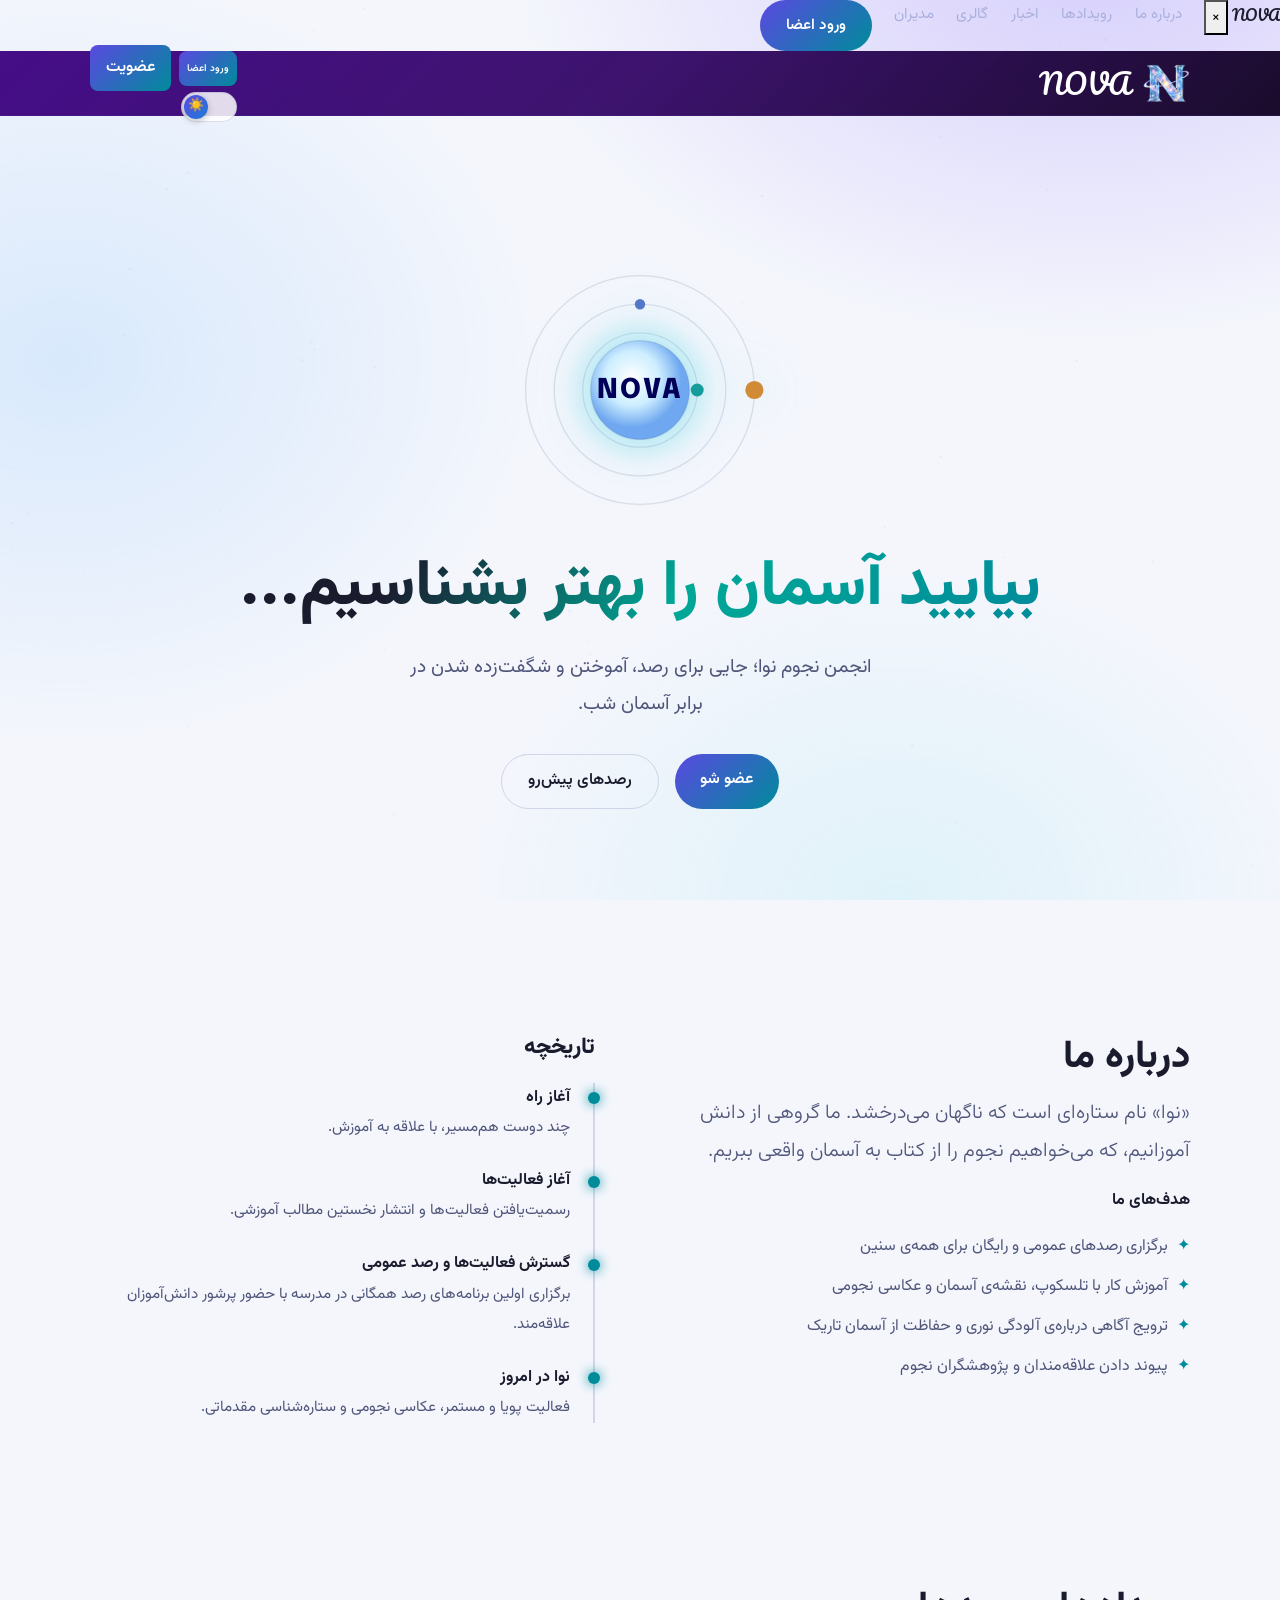
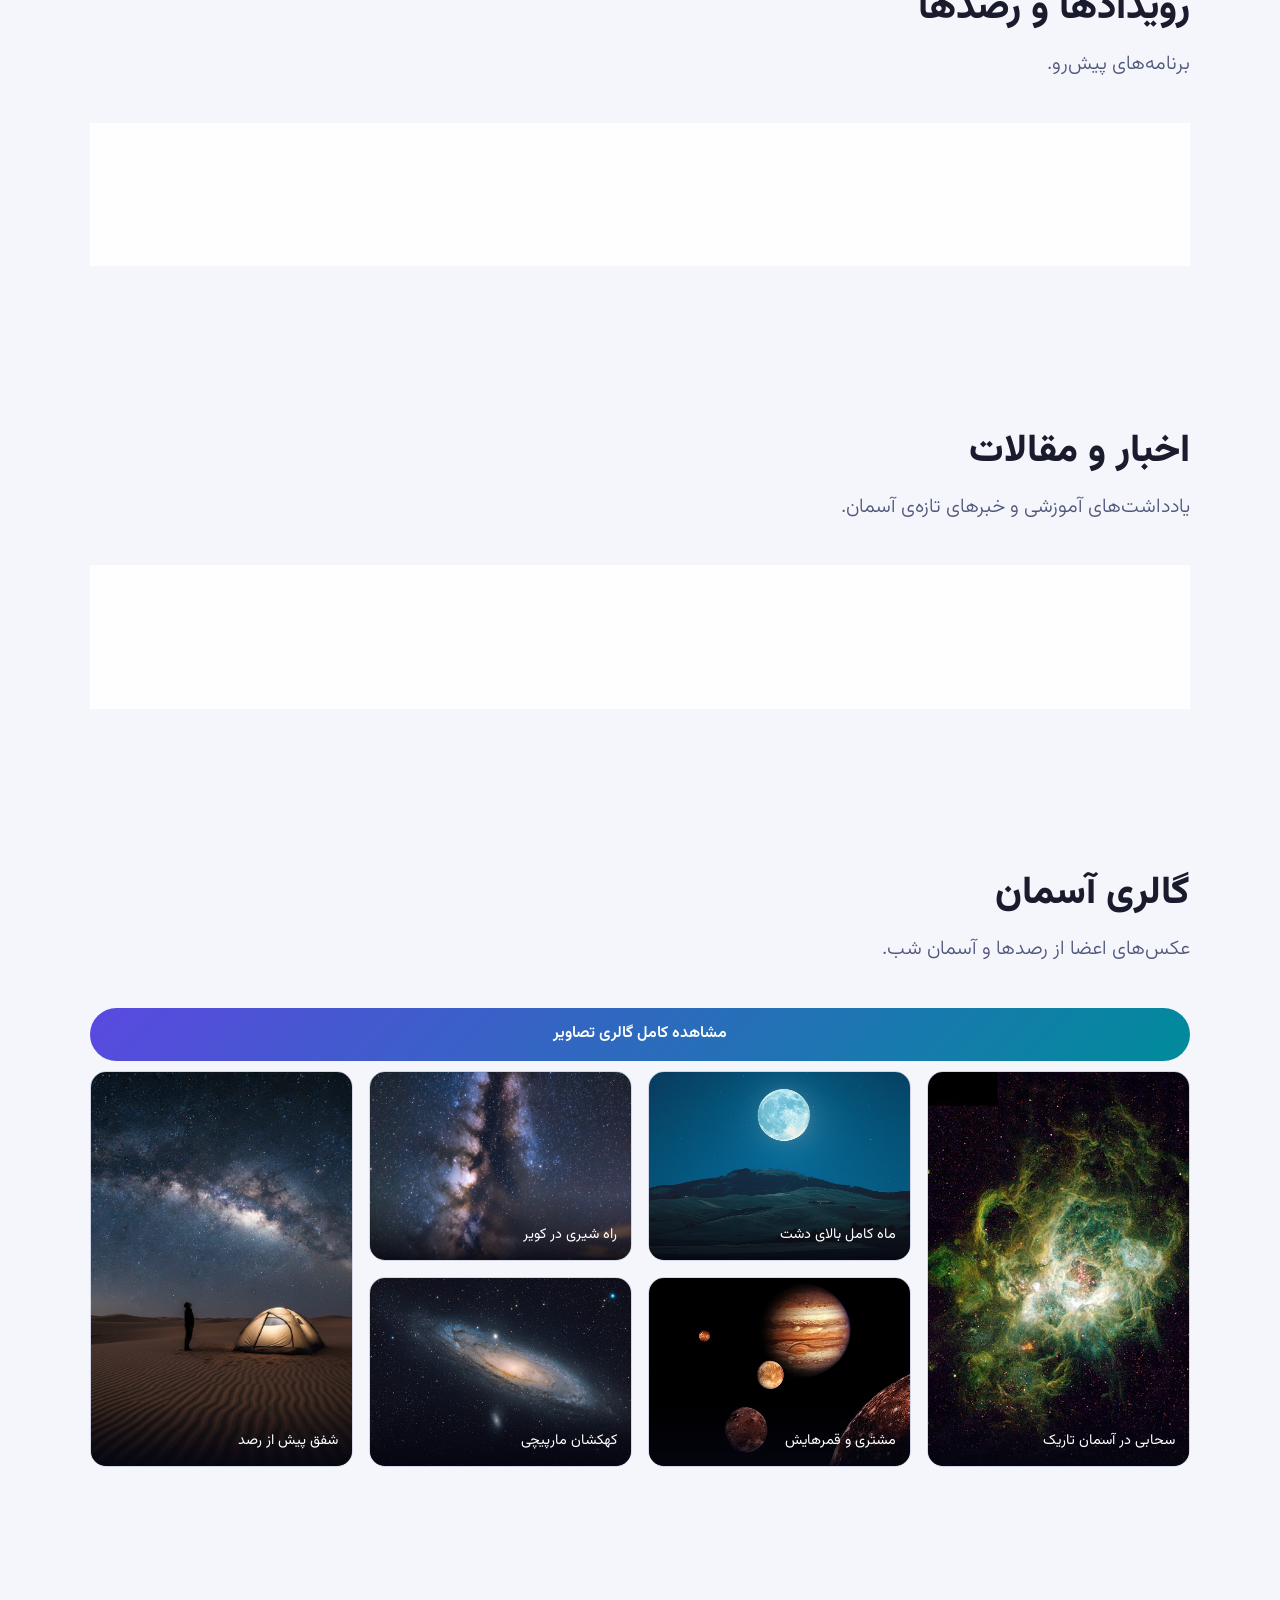
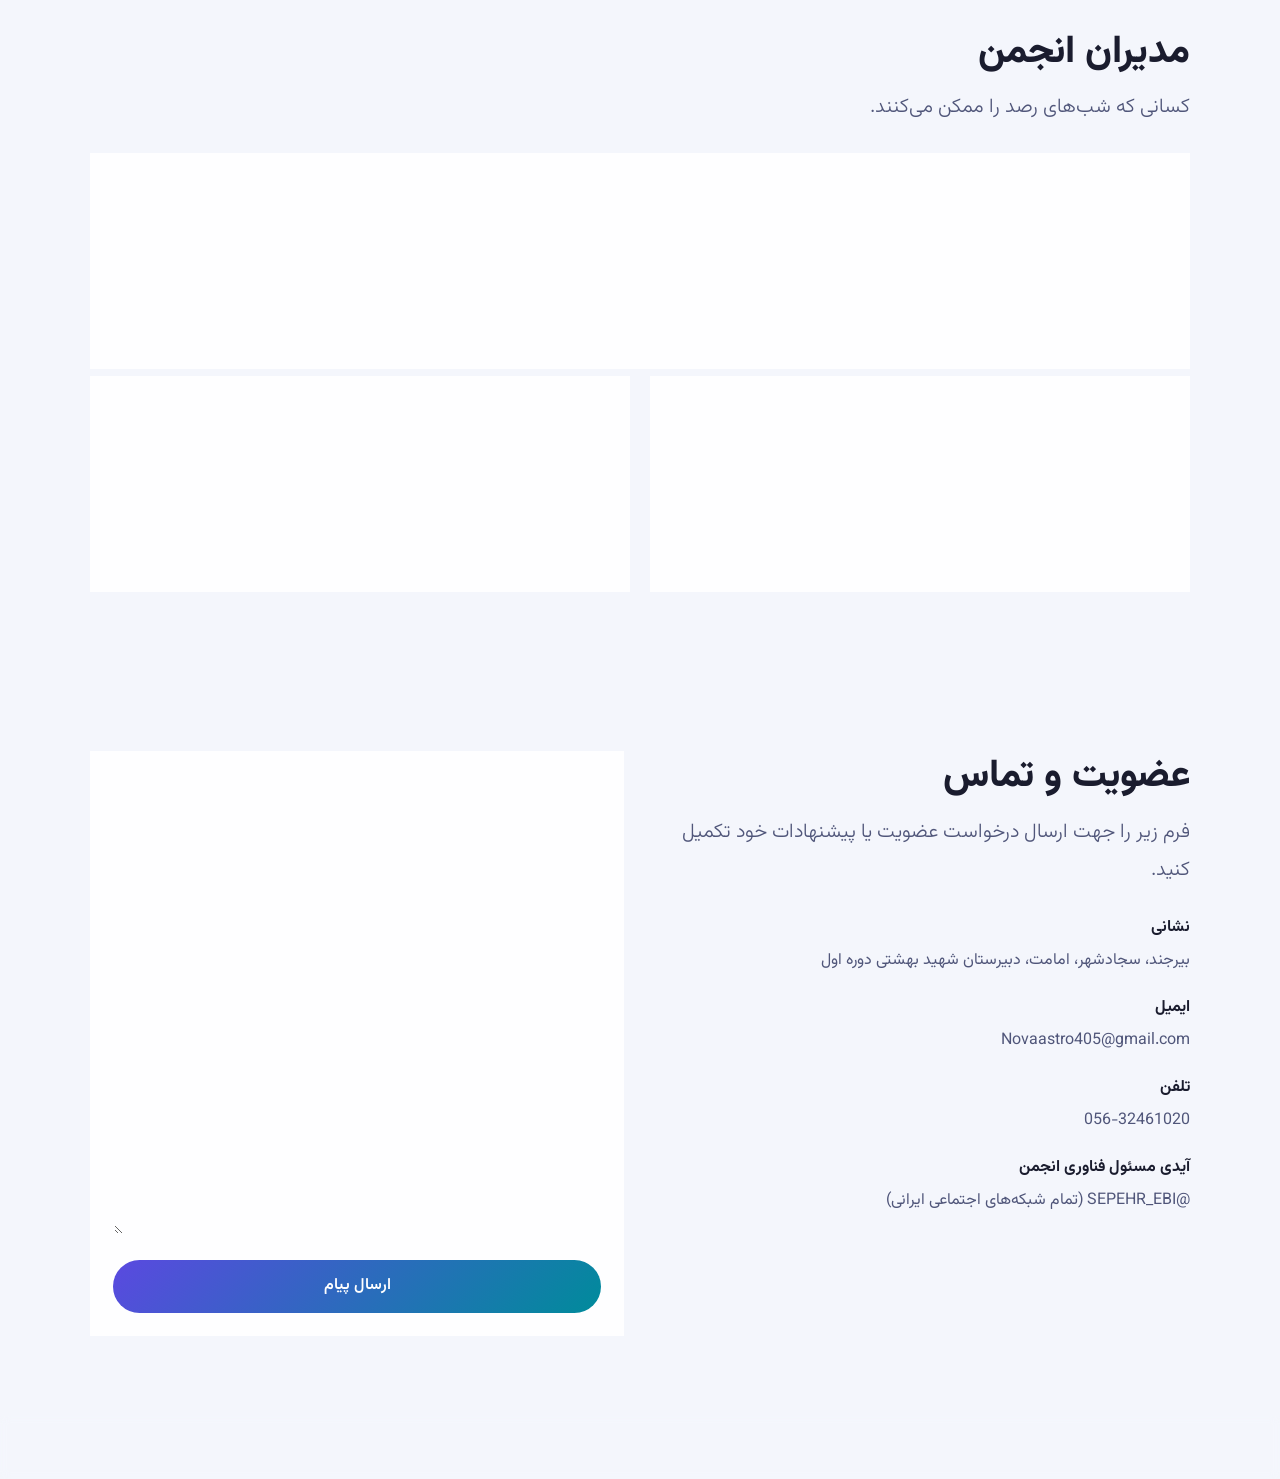
==== index.html @ 3389a57e "Update index.html" ====
<!DOCTYPE html>
<html lang="fa" dir="rtl">

<head>
    <meta charset="utf-8">
    <meta name="viewport" content="width=device-width, initial-scale=1, viewport-fit=cover">
    <title>انجمن نجوم نوا</title>
    <link rel="stylesheet" href="assets/BootStrap/css/bootstrap.min.css">
    <link rel="stylesheet" href="assets/fonts/fonts.css">
    <link rel="stylesheet" href="assets/css/style.css">
    <link rel="apple-touch-icon" sizes="180x180" href="assets/favicon/apple-touch-icon.png">
    <link rel="icon" type="image/png" sizes="32x32" href="assets/favicon/favicon-32x32.png">
    <link rel="icon" type="image/png" sizes="16x16" href="assets/favicon/favicon-16x16.png">
    <link rel="manifest" href="assets/favicon/site.webmanifest">
</head>

<body>
    <!-- ۴. لایه تیره تاریک‌کننده کل صفحه -->
    <div class="nav-overlay" id="navOverlay"></div>

    <!-- ۳. منوی کشویی Off-Canvas -->
    <nav id="nav">
        <div class="nav-header-mobile">
            <span class="nav-title-mobile Pacifico-font">NOVA</span>
            <button class="nav-close-btn" id="navCloseBtn" aria-label="بستن منو">&times;</button>
        </div>
        <a href="#about">درباره ما</a>
        <a href="#events">رویدادها</a>
        <a href="#news">اخبار</a>
        <a href="#gallery">گالری</a>
        <a href="#team">مدیران</a>
        <div class="nav-mobile-logins">
            <a href="login/login2.html" class="btn btn-login-mobile">ورود اعضا</a>
        </div>
    </nav>

    <canvas id="sky" aria-hidden="true"></canvas>

    <header>
        <div class="wrap bar">
            <!-- ۱. دکمه منوی همبرگری سمت راست لوگو -->
            <button class="menu" aria-expanded="false" aria-controls="nav" aria-label="باز کردن منو">
                <svg xmlns="http://www.w3.org/2000/svg" width="24" height="24" viewBox="0 0 24 24" fill="#ffffff">
                    <path d="M2 6C2 5.44772 2.44772 5 3 5H21C21.5523 5 22 5.44772 22 6C22 6.55228 21.5523 7 21 7H3C2.44772 7 2 6.55228 2 6Z" fill="#fff" />
                    <path d="M2 12.0322C2 11.4799 2.44772 11.0322 3 11.0322H21C21.5523 11.0322 22 11.4799 22 12.0322C22 12.5845 21.5523 13.0322 21 13.0322H3C2.44772 13.0322 2 12.5845 2 12.0322Z" fill="#fff" />
                    <path d="M3 17.0645C2.44772 17.0645 2 17.5122 2 18.0645C2 18.6167 2.44772 19.0645 3 19.0645H21C21.5523 19.0645 22 18.6167 22 18.0645C22 17.5122 21.5523 17.0645 21 17.0645H3Z" fill="#fff" />
                </svg>
            </button>

            <!-- ۲. لوگوی انجمن -->
            <a class="brand" href="#top" aria-label="انجمن نجوم نوا">
                <img src="assets/icons/nova-light.png" alt="logo" class="nova-logo light">
                <img src="assets/icons/nova-light.png" alt="logo" class="nova-logo dark">
                <h3 class="Pacifico-font typographi">NOVA</h3>
            </a>

            <!-- ۵. دکمه‌های ورود و تغییر تم سمت چپ -->
            <div class="header-left-actions">
                <div class="logins">
                    <a href="login/login2.html" class="btn p-2 login-desktop-btn" style="font-size: 10px;">ورود اعضا</a>
                    <a class="btn" href="#join">عضویت</a>
                </div>

                <button class="theme-switch" id="themeToggleBtn" aria-label="تغییر تم">
                    <span class="theme-switch-track">
                        <span class="theme-switch-thumb">
                            <span id="themeIcon">🌙</span>
                        </span>
                    </span>
                </button>
            </div>
        </div>
    </header>


    <main id="top">
        <section class="hero">
            <div class="wrap">
                <svg class="nova" viewBox="0 0 200 200" role="img"
                    aria-label="ستاره‌ی نوا در مرکز، با سیاره‌هایی در حال گردش به دورش">
                    <defs>
                        <radialGradient id="glow">
                            <stop offset="0" stop-color="#eafcff" stop-opacity=".9" />
                            <stop offset=".5" stop-color="#4fd8e8" stop-opacity=".3" />
                            <stop offset="1" stop-color="#4fd8e8" stop-opacity="0" />
                        </radialGradient>
                        <radialGradient id="sf" cx="42%" cy="38%">
                            <stop offset="0" stop-color="#fff" />
                            <stop offset=".55" stop-color="#cdeeff" />
                            <stop offset="1" stop-color="#6fa8f0" />
                        </radialGradient>
                        <linearGradient id="ringgrad" x1="0" x2="1">
                            <stop offset="0" stop-color="#8b7bff" stop-opacity="0" />
                            <stop offset=".5" stop-color="#eafcff" stop-opacity=".95" />
                            <stop offset="1" stop-color="#8b7bff" stop-opacity="0" />
                        </linearGradient>
                    </defs>
                    <circle cx="100" cy="100" r="44" fill="none" stroke="rgba(180,205,255,.16)" stroke-width="1" />
                    <circle cx="100" cy="100" r="66" fill="none" stroke="rgba(180,205,255,.14)" stroke-width="1" />
                    <circle cx="100" cy="100" r="88" fill="none" stroke="rgba(180,205,255,.1)" stroke-width="1" />
                    <circle class="halo" cx="100" cy="100" r="58" fill="url(#glow)" />
                    <circle cx="100" cy="100" r="38" fill="url(#sf)" />
                    <text x="100" y="106" text-anchor="middle" class="nova-word">NOVA</text>
                    <g class="p1">
                        <circle cx="144" cy="100" r="5" fill="#8fefe0" />
                    </g>
                    <g class="p2">
                        <circle cx="100" cy="34" r="4" fill="#a9c9ff" />
                    </g>
                    <g class="p3">
                        <g transform="translate(188,100)">
                            <circle r="7" fill="#ffd8a6" />
                        </g>
                    </g>
                </svg>
                <h1>بیایید آسمان را بهتر بشناسیم...</h1>
                <p>انجمن نجوم نوا؛ جایی برای رصد، آموختن و شگفت‌زده شدن در برابر آسمان شب.</p>
                <div class="cta"><a class="btn" href="#join">عضو شو</a><a class="btn ghost" href="#events">رصدهای
                        پیش‌رو</a>
                </div>
            </div>
        </section>

        <section id="about">
            <div class="wrap about rv">
                <div>
                    <h2>درباره ما</h2>
                    <p class="lead" style="margin-bottom:1rem">«نوا» نام ستاره‌ای است که ناگهان می‌درخشد. ما گروهی از
                        دانش آموزانیم،
                        که می‌خواهیم نجوم را از کتاب به آسمان واقعی ببریم.</p>
                    <b>هدف‌های ما</b>
                    <ul class="goals">
                        <li>برگزاری رصدهای عمومی و رایگان برای همه‌ی سنین</li>
                        <li>آموزش کار با تلسکوپ، نقشه‌ی آسمان و عکاسی نجومی</li>
                        <li>ترویج آگاهی درباره‌ی آلودگی نوری و حفاظت از آسمان تاریک</li>
                        <li>پیوند دادن علاقه‌مندان و پژوهشگران نجوم</li>
                    </ul>
                </div>
                <div>
                    <h2 style="font-size:1.4rem;margin-bottom:1.2rem">تاریخچه</h2>
                    <div class="tl">
                        <div>
                            <b>آغاز راه</b>
                            <span>چند دوست هم‌مسیر، با علاقه به آموزش.</span>
                        </div>

                        <div>
                            <b>آغاز فعالیت‌ها</b>
                            <span>رسمیت‌یافتن فعالیت‌ها و انتشار نخستین مطالب آموزشی.</span>
                        </div>

                        <div>
                            <b>گسترش فعالیت‌ها و رصد عمومی</b>
                            <span>برگزاری اولین برنامه‌های رصد همگانی در مدرسه با حضور پرشور دانش‌آموزان
                                علاقه‌مند.</span>
                        </div>

                        <div>
                            <b>نوا در امروز</b>
                            <span>فعالیت پویا و مستمر، عکاسی نجومی و ستاره‌شناسی مقدماتی.</span>
                        </div>
                    </div>
                </div>
            </div>
        </section>

        <section id="events">
            <div class="wrap">
                <div class="rv">
                    <h2>رویدادها و رصدها</h2>
                    <p class="lead">برنامه‌های پیش‌رو.</p>
                </div>
                <div class="card not-broadcasted">
                    <h4>هنوز رویدادی نداریم اما میتونی با همکاریت سرعت برگزاری رو بیشتر کنی</h4>
                    <a href="#join" class="btn">میخوام عضو بشم</a>
                </div>
            </div>
        </section>

        <section id="news">
            <div class="wrap">
                <div class="rv">
                    <h2>اخبار و مقالات</h2>
                    <p class="lead">یادداشت‌های آموزشی و خبرهای تازه‌ی آسمان.</p>
                </div>
                <div class="card not-broadcasted">
                    <h4>هنوز چیزی منتشر نکردیم اما میتونی با همکاریت سرعت انتشار رو بیشتر کنی</h4>
                    <a href="#join" class="btn">میخوام عضو بشم</a>
                </div>
                <!-- <div class="grid g3 rv">
                    <article class="card"><span class="tag">مقاله</span>
                        <h3>چگونه اولین تلسکوپ‌تان را انتخاب کنید</h3>
                        <p>دیافراگم، فاصله‌ی کانونی و پایه؛ سه چیزی که پیش از خرید باید بدانید.</p>
                        <a href="articles/article-detail.html" class="btn event-btn">دیدن جزییات</a>
                    </article>
                    <article class="card"><span class="tag w">خبر</span>
                        <h3>گرفتگی ماه در راه است</h3>
                        <p>زمان و مناطق دید گرفتگی و توصیه‌هایی برای رصد ایمن و لذت‌بخش.</p>
                    </article>
                    <article class="card"><span class="tag t">آموزش</span>
                        <h3>آشنایی با صورت‌های فلکی پاییز</h3>
                        <p>با چند ستاره‌ی درخشان، نقشه‌ی آسمان پاییز را در ذهن بسازید.</p>
                    </article>
                </div> -->
            </div>
        </section>

        <section id="gallery">
            <div class="wrap">
                <div class="rv">
                    <h2>گالری آسمان</h2>
                    <p class="lead">عکس‌های اعضا از رصدها و آسمان شب.</p>
                </div>
                <a href="gallery/gallery.html" class="btn btn-gallery">مشاهده کامل گالری تصاویر</a>
                <div class="gal rv">
                    <figure><img src="assets/img/7.jpg" alt="">
                        <figcaption>سحابی در آسمان تاریک</figcaption>
                    </figure>
                    <figure><img src="assets/img/9.jpg" alt="">
                        <figcaption>ماه کامل بالای دشت</figcaption>
                    </figure>
                    <figure><img src="assets/img/8.png" alt="">
                        <figcaption>راه شیری در کویر</figcaption>
                    </figure>
                    <figure><img src="assets/img/2.jpg" alt="">
                        <figcaption>شفق پیش از رصد</figcaption>
                    </figure>
                    <figure><img src="assets/img/4.jpg" alt="">
                        <figcaption>مشتری و قمرهایش</figcaption>
                    </figure>
                    <figure><img src="assets/img/3.jpg" alt="">
                        <figcaption>کهکشان مارپیچی</figcaption>
                    </figure>
                </div>
            </div>
        </section>

        <section id="team">
            <div class="wrap">
                <div class="rv">
                    <h2>مدیران انجمن</h2>
                    <p class="lead">کسانی که شب‌های رصد را ممکن می‌کنند.</p>
                </div>
                <div class="team grid g3">
                    <div class="card mem shayan-card">
                        <div class="av shayan"></div>
                        <h3>شایان توکلی دستجرد</h3><small>مدیر انجمن</small>
                    </div>
                    <div class="team-member">
                        <div class="card mem">
                            <div class="av sepehr"></div>
                            <h3>سپهر ابراهیمی</h3><small>مسئول فناوری</small>
                        </div>
                        <div class="card mem card-mem-last">
                            <div class="av meraj"></div>
                            <h3>معراج عیدی درمیان</h3><small>مسئول محتوا</small>
                        </div>
                    </div>
                </div>
            </div>
        </section>

        <!-- <section id="additional-members">
            <div class="wrap">
                <div class="rv">
                    <h2>سایر همکاران و اعضا</h2>
                    <p class="lead">تیم اجرایی و پشتیبانی انجمن.</p>
                </div> -->

        <!-- کانتینر خودکار برای کارت‌های جدید (کامنت هستش)-->
        <!-- <div class="auto-grid rv">
                    <div class="card mem">
                        <div class="av">ع</div>
                        <h3>علی رضایی</h3>
                        <small>مسئول روابط عمومی</small>
                    </div>
                    <div class="card mem">
                        <div class="av">م</div>
                        <h3>مریم حسینی</h3>
                        <small>عکاس نجومی</small>
                    </div>
                    <div class="card mem">
                        <div class="av">رض</div>
                        <h3>رضا احمدی</h3>
                        <small>مترجم اخبار</small>
                    </div>
                    <div class="card mem">
                        <div class="av">س</div>
                        <h3>سارا کریمی</h3>
                        <small>پشتیبانی سایت</small>
                    </div>
                    <div class="card mem">
                        <div class="av">ح</div>
                        <h3>حسین نوری</h3>
                        <small>هماهنگ‌کننده رصد</small>
                    </div>
                </div>
            </div>
        </section> -->

        <section id="join">
            <div class="wrap join rv">
                <div>
                    <h2>عضویت و تماس</h2>
                    <p class="lead" style="margin-bottom:1.5rem">فرم زیر را جهت ارسال درخواست عضویت یا پیشنهادات خود
                        تکمیل کنید.
                    </p>
                    <div class="info">
                        <b>نشانی</b>
                        <p>بیرجند، سجادشهر، امامت، دبیرستان شهید بهشتی دوره اول</p>
                        <b>ایمیل</b>
                        <p dir="ltr" style="text-align:right">Novaastro405@gmail.com</p>
                        <b style="display: block;">تلفن</b>
                        <a dir="ltr" style="text-align:right; display: inline-block"
                            href="tel:056-32461020">056-32461020</a>
                        <b>آیدی مسئول فناوری انجمن</b>
                        <a href="https://shad.ir/sepehr_ebi">@SEPEHR_EBI (تمام شبکه‌های اجتماعی ایرانی)</a>
                    </div>
                </div>
                <form class="card" id="f" novalidate>
                    <!-- کلید اختصاصی Web3Forms -->
                    <input type="hidden" name="access_key" value="b88779ab-ad0a-4b3c-b611-3042033b6495">

                    <!-- عنوان ایمیل دریافتی شما -->
                    <input type="hidden" name="subject" value="درخواست جدید از سایت انجمن نجوم نوا">

                    <label>نام و نام خانوادگی <span style="color:#4fd8e8">*</span>
                        <input name="n" required autocomplete="name" placeholder="مثال: علی محمدی">
                    </label>

                    <label>شماره کلاس <span style="color:#4fd8e8">*</span>
                        <input name="c" required placeholder="مثال: ۸۰۲ یا ۱۰/۳">
                    </label>

                    <label>آیدی شاد یا ایتا <span style="color:#4fd8e8">*</span>
                        <input name="id" dir="ltr" style="text-align:right" required placeholder="مثال: @username">
                    </label>

                    <label>درخواست یا پیشنهاد (در صورتی که درخواست عضویت دارید، خالی بگذارید)
                        <textarea name="m" rows="4" placeholder="متن پیام خود را بنویسید..."></textarea>
                    </label>

                    <button class="btn" type="submit" id="submit-btn">ارسال پیام</button>
                    <div class="ok" id="ok" role="status"></div>
                </form>
            </div>
        </section>
    </main>

    <footer>
        <div class="wrap foot">
            <div class="text">© انجمن نجوم نوا · همه‌ی حقوق محفوظ است.</div>
            <div class="soc">
                <a href="https://shad.ir/novaastro405"><svg xmlns="http://www.w3.org/2000/svg"
                        viewBox="0 0 362.8 357.9">
                        <defs>
                            <style>
                                .cls-1 {
                                    fill: #fcc110;
                                }

                                .cls-2 {
                                    fill: currentColor;
                                }
                            </style>
                        </defs>
                        <g id="Layer_2" data-name="Layer 2">
                            <g id="logo">
                                <g id="shad_logo_farsgraphic" data-name="shad logo farsgraphic">
                                    <path class="cls-1"
                                        d="M.1,234.5V187.6c0-.5-.4-1.2.4-1.5s1.1.4,1.5.8l16.8,16.9,38.2,38,27.9,28c2.6,2.7,2.6,2.7,5.3,0l26.7-26.5L145,215.2l31.6-31.3c1.4-2.3,2.7-1.6,4.1-.2l42.1,42.5c10,10.1,19.9,20.1,29.7,30.3,5,5.2,10.4,9.9,15.2,15.4,1.4,1.6,2.7,1.3,4-.1l12.7-12.6,13.7-13.9c7.6-7.7,15.1-15.4,22.7-23l27.1-27c4.1-4,8.2-8,12.2-12.1.5-.4.9-1,1.5-.6a1.8,1.8,0,0,1,1.1,1.3v2.3q0,45.3.1,90.8a4.6,4.6,0,0,1-1.6,3.6q-16.5,16.3-32.7,32.8l-29.7,30c-5.5,5.5-11.1,10.9-19,13.1a36,36,0,0,1-19.8.1c-7.3-1.9-12.7-6.5-17.8-11.7-9.8-10.1-19.8-20.1-29.7-30.1l-31.9-32.3c-2.1-2.1-2.4-2.2-4.4-.2l-43.9,43.9c-6.9,6.9-13.7,14-20.9,20.7-9.4,8.6-20.3,11.4-32.8,8.2-6.9-1.8-12.3-5.5-17.1-10.5s-10.8-10.8-16.2-16.1L25.7,308.7c-5.4-5.3-10.9-10.6-16.2-16.1-2.9-3-6.2-5.5-8.7-8.8a4.6,4.6,0,0,1-.8-2.5V234.5Z" />
                                    <path class="cls-2"
                                        d="M222,154.8a52.4,52.4,0,1,1,104.8.5c0,28.6-23.8,52.1-52.5,52A52.4,52.4,0,0,1,222,154.8Z" />
                                    <path class="cls-2"
                                        d="M229.4,52.5c.3,28-23.2,52.1-51,52.4-29.7.3-53.7-22.7-53.9-51.7S147.3.3,176.9,0A52.4,52.4,0,0,1,229.4,52.5Z" />
                                    <path class="cls-2"
                                        d="M124.6,189.6c-42.9,35.6-92.6,5.1-92.7-36.1,0-29.5,23.2-53.1,52.4-53.1C125.1,100.5,154.5,146,124.6,189.6Z" />
                                </g>
                            </g>
                        </g>
                    </svg></a><a href="https://rubika.ir/novaastro405"><svg xmlns="http://www.w3.org/2000/svg"
                        id="Layer_1" data-name="Layer 1" viewBox="0 0 495.37 543.04">
                        <path
                            d="M246.07,0h1.76c.48,42.73-.25,128.44-.25,128.44-40.86-22.92-82-45.3-122.84-68.29q40.13-22.81,80.32-45.51c12.69-7.16,26.33-13.31,41-14.64Z"
                            fill="#b8ce01" />
                        <path
                            d="M247.73,0h3C266.62,1.43,281,9,294.67,16.68Q332.91,38.25,371.05,60c-41,22.73-82.45,45.82-123.51,68.48-.35-42.73.63-85.77.15-128.5Z"
                            fill="#7db425" />
                        <path
                            d="M124.77,60.11,247.61,128.4,123.92,200.66s-.06-45.85.08-68.71C123.89,108.21,124.77,60.11,124.77,60.11Z"
                            fill="#f6a925" />
                        <path
                            d="M371.19,60l.35.19c-.1,42.59,0,85.18,0,127.77-.07,4.17-.11,12.77-.11,12.77L247.62,128.45S330.2,82.76,371.23,60Z"
                            fill="#35ac9d" />
                        <path
                            d="M371.44,60.21c27.28,15.51,54.37,31.36,81.47,47.17,13.11,7.36,27,15.52,34.16,29.39-38.38,21.25-115.68,64-115.68,64s-.06-8.61,0-12.78q0-63.89,0-127.77Z"
                            fill="#59d6bd" />
                        <path
                            d="M46.5,105c25.65-15,78.19-44.88,78.19-44.88L124,200.66S47,158.21,8.71,137C17.05,122.13,32.11,113.12,46.5,105Z"
                            fill="#ef7414" />
                        <path
                            d="M247.5,128.44l123.81,72.3s-39.84,22-59.62,32.64c-21.14,12-64.09,35.82-64.09,35.82L123.94,200.66Z"
                            fill="#fff" />
                        <path
                            d="M0,193C.11,174.17-.23,154.15,8.66,137,47,158.21,123.92,200.66,123.92,200.66,82.55,224.58,41.38,248.86,0,272.81,0,246.21,0,219.62,0,193Z"
                            fill="#e74b50" />
                        <path
                            d="M487.07,136.77c7.54,14.1,8.64,30.5,8.22,46.19v90.11L371.41,200.76S448.69,158,487.07,136.77Z"
                            fill="#794387" />
                        <path
                            d="M123.92,200.66c.19-.08,123.66,68.54,123.66,68.54s0,71.69.07,106.76c.2,11.29-.07,34.11-.07,34.11-41.27-22.78-82.32-45.76-123.6-68.54l-.07-.31V200.66Z"
                            fill="#e4e4e4" />
                        <path
                            d="M0,272.81c41.35-24,82.52-48.23,123.89-72.15q-.06,70.29,0,140.56c-6.35-2.65-12.13-6.43-18.19-9.64C70.5,312.21,35.38,292.39,0,273.21v-.4Z"
                            fill="#794387" />
                        <path
                            d="M371.39,200.76v86.18c-.13,18.27.46,36.47,0,54.73-41.21,22.4-123.82,68.4-123.82,68.4s.27-22.82.07-34.11c0-35.07-.07-106.76-.07-106.76Z"
                            fill="#f1f1f1" />
                        <path
                            d="M371.39,200.76s123.88,72.14,123.88,72.31c-41.17,22.82-123.87,68.6-123.87,68.6h0c.46-18.26-.13-36.46,0-54.73V200.76Z"
                            fill="#4c3683" />
                        <path
                            d="M0,273.21c35.36,19.21,70.43,39,105.7,58.4,6.06,3.21,11.84,7,18.19,9.64l.07.31Q67,374.79,10,408.05C6,402,4,394.86,2.53,387.8.14,376,0,364,0,352v-78.8Z"
                            fill="#4c3683" />
                        <path
                            d="M495.27,273.07c.06,27.65,0,55.3,0,82.95.4,17.73-.12,36.62-9.57,52.25-34.2-20-114.33-66.6-114.33-66.6S454.1,295.89,495.27,273.07Z"
                            fill="#e74b50" />
                        <path
                            d="M10,408Q67,374.72,124,341.53c-.25,46.83.08,93.67-.16,140.49q-40.35-22.75-80.49-45.86C30.82,428.76,18,420.53,10,408Z"
                            fill="#0f68a0" />
                        <path
                            d="M124,341.53c41.28,22.78,82.33,45.76,123.6,68.54-41.2,24-123.7,72-123.76,71.95.24-46.82-.09-93.66.16-140.49Z"
                            fill="#49bdca" />
                        <path
                            d="M371.2,341.76l.2-.09c.12,46.84-.25,93.69.19,140.53l-.31.15c-32.66-19.51-65.71-38.4-98.52-57.68-8.26-4.7-25.18-14.6-25.18-14.6S330,364.21,371.2,341.76Z"
                            fill="#f6a925" />
                        <path
                            d="M371.4,341.67h0c3.65,2.49,80.13,46.62,114.33,66.6-4.86,8.3-12.56,14.39-20.32,19.84-12.52,8.42-25.88,15.47-38.9,23.05-18.31,10.35-36.5,20.91-54.92,31-.44-46.84-.07-93.69-.19-140.53Z"
                            fill="#ef7414" />
                        <path
                            d="M247.58,410.07V543c-10.25-1.51-21.42-3.87-30.5-9.08C186,516.66,154.81,499.5,123.82,482,165,458,206.38,434.12,247.58,410.07Z"
                            fill="#7db425" />
                        <path
                            d="M247.58,410.07s16.92,9.9,25.18,14.6c32.81,19.28,65.86,38.17,98.52,57.68q-47.79,26.44-95.57,53A62.47,62.47,0,0,1,249.84,543h-2.26Z"
                            fill="#b8ce01" />
                        <path d="M602.83,233.66" fill="#f1f1f1" />
                    </svg></a><a href="https://www.aparat.com/nova_astro_405"><svg fill="#ED145B" role="img"
                        viewBox="0 0 24 24" xmlns="http://www.w3.org/2000/svg">
                        <title>Aparat</title>
                        <path
                            d="M12.0014 1.5938C2.7317 1.5906-1.9119 12.7965 4.641 19.3515c2.975 2.976 7.4496 3.8669 11.3374 2.257 3.8877-1.61 6.4228-5.4036 6.4228-9.6116 0-5.7441-4.6555-10.4012-10.3997-10.4031zM6.11 6.783c.5011-2.5982 3.8927-3.2936 5.376-1.1028 1.4834 2.1907-.4216 5.0816-3.02 4.5822-1.6118-.3098-2.6668-1.868-2.356-3.4794zm4.322 8.9882c-.5045 2.5971-3.8965 3.288-5.377 1.0959-1.4807-2.1922.427-5.0807 3.0247-4.5789 1.612.3114 2.6655 1.8714 2.3524 3.483zm1.2605-2.405c-1.1528-.2231-1.4625-1.7273-.4917-2.3877.9708-.6604 2.256.18 2.0401 1.3343-.1347.7198-.8294 1.1924-1.5484 1.0533zm6.197 3.8375c-.501 2.5981-3.8927 3.2935-5.376 1.1028-1.4834-2.1908.4217-5.0817 3.0201-4.5822 1.6117.3097 2.6667 1.8679 2.356 3.4794zm-1.9662-5.5018c-2.5981-.501-3.2935-3.8962-1.1027-5.3795 2.1907-1.4834 5.0816.4216 4.5822 3.02-.3082 1.6132-1.8668 2.6701-3.4795 2.3595zm-2.3348 11.5618l2.2646.611c1.9827.5263 4.0167-.6542 4.5433-2.6368l.639-2.4016a11.3828 11.3828 0 0 1-7.4469 4.4274zM21.232 3.5985l-2.363-.6284a11.3757 11.3757 0 0 1 4.3538 7.619l.6495-2.4578c.5194-1.9804-.6615-4.0076-2.6403-4.5328zM.6713 13.8086l-.5407 2.04c-.5263 1.9826.6542 4.0166 2.6368 4.5432l2.1066.5618a11.3792 11.3792 0 0 1-4.2027-7.145zM10.3583.702L8.1498.1261C6.166-.4024 4.1296.7785 3.603 2.763l-.5512 2.082A11.3757 11.3757 0 0 1 10.3583.702Z" />
                    </svg></a>
            </div>
        </div>
    </footer>

    <script src="assets/js/index.js"></script>
</body>

</html>
---- assets/fonts/fonts.css ----
@font-face {
    font-family: "Bebas Neue";
    src: url(Bebas_Neue/BebasNeue-Regular.ttf);
}

@font-face {
    font-family: "Pacifico";
    src: url(Pacifico/Pacifico-Regular.ttf);
}

@font-face {
    font-family: "Epilogue";
    src: url(Epilogue/Epilogue-VariableFont_wght.ttf);
}

@font-face {
    font-family: "Vazirmatn";
    src: url(Vazirmatn/Vazirmatn-VariableFont_wght.ttf);
}
---- assets/css/style.css ----
/* تعریف متغیرها برای تم تیره (پیش‌فرض) */
/* تعریف متغیرها برای تم تیره (پیش‌فرض) */
:root,
[data-bs-theme="dark"] {
    --bg: #060714;
    --bg2: #0d1030;
    --ink: #eceeff;
    --mut: #aab0dc;
    --vio: #7b6bef;
    --blu: #4aa8ff;
    --ind: #2b3290;
    --pink: #4fd8e8;
    --cy2: #8fefe0;
    --join: #eceeff;
    --line: rgba(160, 170, 255, .18);
    --card: rgba(20, 24, 64, .62);
    --header-bg: linear-gradient(135deg, rgba(123, 44, 191, 0.45) 0%, rgba(72, 12, 168, 0.35) 50%, rgba(15, 0, 33, 0.6) 100%);
    --hero-title-deg1: #fff;
    --hero-title-deg2: #b9d4ff;
    --hero-title-deg3: #8fefe0;

    /* متغیرهای جدید برای تم تیره */
    --txt-white: #ffffff;
    --txt-tag: #9fd0ff;
    --txt-tag-w: #bdf0f5;
    --txt-tag-t: #cbbdff;
    --bg-input: rgba(8, 10, 36, .8);
    --bg-meta: rgba(255, 255, 255, 0.03);
    --bg-box-vio: rgba(123, 107, 239, 0.12);
    --bg-box-pink: rgba(79, 216, 232, 0.08);
    --nav-link: #aab0dc;

    /* پس‌زمینه‌های گالری */
    --img-bg-1: radial-gradient(circle at 30% 40%, #4fd8e8 0, transparent 35%), radial-gradient(circle at 70% 60%, #4aa8ff 0, transparent 40%), #1a1450;
    --img-bg-2: radial-gradient(circle at 50% 50%, #ffe9b0 0, #d9a14a 12%, #3a2a5a 40%, #0b0b25 70%);
    --img-bg-3: conic-gradient(from 200deg at 50% 60%, #0b0d30, #5b3fd0, #4fd8e8, #0b0d30 60%);
    --img-bg-4: linear-gradient(180deg, #05061a 30%, #2b3290 75%, #6fd9ec);
    --img-bg-5: radial-gradient(circle at 60% 35%, #cfe6ff 0, #5c8fd6 10%, transparent 11%), radial-gradient(circle at 40% 70%, #8b6bff 0, transparent 45%), #090b26;
    --img-bg-6: radial-gradient(ellipse at 50% 55%, #cdf3f7 0, #4a7fd6 25%, #22267a 55%, #070818 80%);

    box-sizing: border-box;
    padding-top: env(safe-area-inset-top, 0px);
    padding-bottom: env(safe-area-inset-bottom, 0px);
}

/* تعریف متغیرها برای تم روشن */
[data-bs-theme="light"] {
    --bg: #f4f6fc;
    --bg2: #e2e7f8;
    --ink: #1a1c2e;
    --mut: #50567a;
    --vio: #5a49e0;
    --blu: #1d7cd6;
    --ind: #3b45a9;
    --pink: #008b9b;
    --cy2: #00a896;
    --join: #1a1c2e;
    --line: rgba(60, 70, 150, .18);
    --card: rgba(255, 255, 255, .85);
    --header-bg: linear-gradient(135deg, rgba(60, 0, 129, 0.95) 0%, rgba(45, 0, 97, 0.92) 50%, rgba(15, 0, 33, 0.95) 100%);
    --hero-title-deg1: #1a1c2e;
    --hero-title-deg2: #3b45a9;
    --hero-title-deg3: #008b9b;

    /* متغیرهای جدید برای تم روشن */
    --txt-white: #ffffff;
    --txt-tag: #1d7cd6;
    --txt-tag-w: #008b9b;
    --txt-tag-t: #5a49e0;
    --bg-input: rgba(255, 255, 255, .9);
    --bg-meta: rgba(0, 0, 0, 0.03);
    --bg-box-vio: rgba(90, 73, 224, 0.08);
    --bg-box-pink: rgba(0, 139, 155, 0.08);
    --nav-link: #aab0dc;

    /* پس‌زمینه‌های متناسب با تم روشن */
    --img-bg-1: radial-gradient(circle at 30% 40%, #80e7f2 0, transparent 35%), radial-gradient(circle at 70% 60%, #7ec2ff 0, transparent 40%), #d1d8f7;
    --img-bg-2: radial-gradient(circle at 50% 50%, #fff2d1 0, #e0b067 12%, #a894d8 40%, #d8dcff 70%);
    --img-bg-3: conic-gradient(from 200deg at 50% 60%, #d8dcff, #8b73f2, #80e7f2, #d8dcff 60%);
    --img-bg-4: linear-gradient(180deg, #e2e7f8 30%, #8591eb 75%, #a8eff7);
    --img-bg-5: radial-gradient(circle at 60% 35%, #ffffff 0, #8eb7f0 10%, transparent 11%), radial-gradient(circle at 40% 70%, #b29eff 0, transparent 45%), #d1d8f7;
    --img-bg-6: radial-gradient(ellipse at 50% 55%, #e1f7f9 0, #83aee8 25%, #767cc7 55%, #cdd4f7 80%);
    box-sizing: border-box;
    padding-top: env(safe-area-inset-top, 0px);
    padding-bottom: env(safe-area-inset-bottom, 0px);
}

*,
*::before,
*::after {
    box-sizing: inherit
}

html {
    scroll-behavior: smooth;
    scroll-padding-top: 5rem
}

body {
    margin: 0;
    background: var(--bg);
    color: var(--ink);
    font-family: "Vazirmatn", Tahoma, sans-serif;
    line-height: 1.9;
    overflow-x: hidden
}

.Pacifico-font {
    font-family: 'Pacifico', cursive;
}

.typographi {
    color: var(--txt-white);
}

.nova-logo {
    width: 50px;
}

[data-bs-theme="dark"] .light {
    display: none;
}

[data-bs-theme="light"] .dark {
    display: none;
}

/* تنظیمات ویژه برای صفحه‌های کوچک‌تر از 820 پیکسل (موبایل) */
@media (max-width: 600px) {

    /* ۱. تغییر سایز لوگو در موبایل */
    .nova-logo {
        width: 55px;
    }

    /* ۲. مخفی کردن متن انگلیسی NOVA در موبایل */
    .brand .typographi {
        display: none;
    }
}

/* استایل دکمه تغییر تم مدرن */
.theme-switch {
    background: transparent;
    border: none;
    padding: 0;
    cursor: pointer;
    display: inline-flex;
    align-items: center;
    justify-content: center;
    outline: none;
    flex-shrink: 0;
    /* جلوگیری از تغییر سایز در فلکس هدر */
    user-select: none;
    -webkit-tap-highlight-color: transparent;
}

.theme-switch-track {
    width: 56px;
    height: 30px;
    background-color: var(--card, #1a1e29);
    border: 1px solid var(--line, rgba(255, 255, 255, 0.1));
    border-radius: 999px;
    position: relative;
    padding: 2px;
    display: flex;
    align-items: center;
    transition: background-color 0.3s ease, border-color 0.3s ease;
}

.theme-switch-thumb {
    width: 24px;
    height: 24px;
    background: linear-gradient(135deg, var(--vio, #8b5cf6), var(--blu, #3b82f6));
    border-radius: 50%;
    display: flex;
    align-items: center;
    justify-content: center;
    font-size: 13px;
    color: var(--txt-white, #ffffff);
    box-shadow: 0 2px 6px rgba(0, 0, 0, 0.25);
    transition: transform 0.3s cubic-bezier(0.4, 0, 0.2, 1), background 0.3s ease;

    /* حالت پیش‌فرض (تاریک/دارک) - دکمه سمت راست/چپ قرار می‌گیرد */
    transform: translateX(0);
}

/* -------------------------------------------------------------
    اعمال جابه‌جایی بر اساس data-bs-theme (هماهنگ با جاوا اسکریپت شما)
------------------------------------------------------------- */

html[data-bs-theme="light"] .theme-switch-thumb {
    transform: translateX(-26px);
}

/* =========================
    NOVA — Light Theme
   ========================= */

[data-bs-theme="light"] .nova .p1 circle {
    fill: #159c9c;
}

[data-bs-theme="light"] .nova .p2 circle {
    fill: #5478c8;
}

[data-bs-theme="light"] .nova .p3 circle {
    fill: #d18a36;
}

/* هاله‌ی ستاره مرکزی */
[data-bs-theme="light"] .nova .halo {
    opacity: .65;
    filter: drop-shadow(0 0 8px rgba(70, 160, 185, .18));
}

/* مدارها */
[data-bs-theme="light"] .nova>circle:not(.halo) {
    stroke: rgba(55, 75, 120, .14);
}

/* حلقه‌ی بیرونی */
[data-bs-theme="light"] .nova .outer-ring {
    opacity: .9;
    filter: drop-shadow(0 0 5px rgba(100, 85, 200, .25));
}



/* -------------------------------------------------------------
    تنظیمات دقیق ریسپانسیو برای موبایل (صفحات زیر 768px)
------------------------------------------------------------- */
@media (max-width: 768px) {
    .theme-switch-track {
        width: 48px;
        height: 26px;
        padding: 2px;
    }

    .theme-switch-thumb {
        width: 20px;
        height: 20px;
        font-size: 11px;
    }

    /* جابه‌جایی متناسب با ابعاد کوچک‌تر در موبایل */
    /* html[data-bs-theme="light"] .theme-switch-thumb {
        transform: translateX(22px);
    } */

    html[data-bs-theme="light"] .theme-switch-thumb {
        transform: translateX(-22px);
    }
}

.theme-switch:hover .theme-switch-track {
    border-color: var(--blu);
}

#sky {
    position: fixed;
    inset: 0;
    width: 100%;
    height: 100%;
    z-index: -2
}

body::before {
    content: "";
    position: fixed;
    inset: 0;
    z-index: -1;
    background: radial-gradient(60rem 40rem at 85% -5%, rgba(139, 107, 255, .28), transparent 60%), radial-gradient(50rem 40rem at 5% 40%, rgba(74, 168, 255, .16), transparent 60%), radial-gradient(45rem 35rem at 70% 100%, rgba(79, 216, 232, .12), transparent 60%)
}

a {
    color: inherit;
    text-decoration: none
}

:focus-visible {
    outline: 2px solid var(--blu);
    outline-offset: 3px;
    border-radius: 6px
}

.wrap {
    max-width: 1140px;
    margin: auto;
    padding: 0 1.25rem
}

section {
    padding: 5rem 0
}

h1,
h2,
h3 {
    line-height: 1.4;
    margin: 0
}

h2 {
    font-size: clamp(1.7rem, 4vw, 2.4rem);
    font-weight: 800;
    margin-bottom: .5rem
}

.lead {
    color: var(--mut);
    max-width: 60ch;
    margin: 0 0 2.5rem
}

/* header */
header {
    position: sticky;
    top: 0;
    z-index: 20;
    backdrop-filter: blur(14px);
    background: var(--header-bg);
    border-bottom: 1px solid var(--line)
}

.bar {
    display: flex;
    align-items: center;
    justify-content: space-between;
    height: 4rem;
    gap: 1rem
}

.brand {
    display: flex;
    align-items: center;
    gap: .6rem;
    font-weight: 800;
    font-size: 1.1rem;
    color: var(--ink);
}

.brand svg {
    width: 34px;
    height: 34px
}

nav {
    display: flex;
    gap: 1.4rem;
    font-size: .95rem
}

nav a {
    color: var(--nav-link);
    transition: color .2s
}

nav a:hover {
    color: var(--ink)
}

.btn {
    display: inline-block;
    border: 0;
    cursor: pointer;
    font: inherit;
    font-weight: 600;
    color: var(--txt-white);
    padding: .7rem 1.6rem;
    border-radius: 999px;
    background: linear-gradient(135deg, var(--vio), var(--pink));
    box-shadow: 0 0 0 rgba(79, 216, 232, 0);
    transition: box-shadow .3s, transform .2s
}

.btn:hover {
    box-shadow: 0 0 26px rgba(79, 216, 232, .5);
    transform: translateY(-2px)
}

.logins {
    display: flex;
    align-items: center;
    gap: 8px;
    /* فاصله بین دکمه‌ها */
}

.logins a {
    flex-shrink: 0;
    /* تغییر نیافتن سایز در فلکس */
    white-space: nowrap;
    /* نرفتن متن به خط بعدی */
    padding: 8px 16px;
    border-radius: 8px;
    /* شعاع گوشه‌ها جهت جلوگیری از دایره شدن */
    text-align: center;
}

.btn.ghost {
    background: transparent;
    border: 1px solid var(--line);
    color: var(--ink)
}

.btn.ghost:hover {
    box-shadow: 0 0 22px rgba(74, 168, 255, .4)
}

.menu {
    display: none;
    background: none;
    border: 1px solid transparent;
    color: var(--ink);
    border-radius: 8px;
    padding: .3rem .7rem;
    font: inherit
}

.menu svg {
    margin-top: .3rem;
}

/* hero */
.hero {
    min-height: calc(100vh - 4rem);
    display: grid;
    place-items: center;
    text-align: center;
    padding: 3rem 0
}

.nova {
    width: min(260px, 54vw);
    margin: 0 auto 1.5rem;
    filter: drop-shadow(0 0 26px rgba(79, 216, 232, .4))
}

.nova .halo {
    transform-origin: 100px 100px;
    animation: pulse 4.5s ease-in-out infinite
}

.nova .p1 {
    transform-origin: 100px 100px;
    animation: spin 8s linear infinite
}

.nova .p2 {
    transform-origin: 100px 100px;
    animation: spin 15s linear infinite reverse
}

.nova .p3 {
    transform-origin: 100px 100px;
    animation: spin 27s linear infinite
}

.nova-word {
    font-family: 'Epilogue', sans-serif;
    font-size: 21px;
    font-weight: 800;
    letter-spacing: 2px;
    fill: #000058;
    direction: ltr
}

@keyframes spin {
    to {
        transform: rotate(360deg)
    }
}

@keyframes pulse {
    50% {
        transform: scale(1.1);
        opacity: .8
    }
}

.hero h1 {
    font-size: clamp(2.2rem, 6.4vw, 4rem);
    font-weight: 800;
    background: linear-gradient(120deg, var(--ink) 20%, var(--cy2) 55%, var(--pink));
    -webkit-background-clip: text;
    background-clip: text;
    color: transparent
}

.hero p {
    font-size: 1.2rem;
    color: var(--mut);
    max-width: 44ch;
    margin: 1rem auto 2rem
}

.hero .cta {
    display: flex;
    gap: 1rem;
    justify-content: center;
    flex-wrap: wrap
}

/* cards */
.grid {
    display: grid;
    gap: 1.25rem
}

.g3 {
    grid-template-columns: repeat(auto-fit, minmax(260px, 1fr))
}

.card {
    background: var(--card);
    border: 1px solid var(--line);
    border-radius: 18px;
    padding: 1.4rem;
    backdrop-filter: blur(6px);
    transition: transform .3s, border-color .3s, box-shadow .3s
}

.card:hover {
    transform: translateY(-5px);
    border-color: rgba(139, 107, 255, .6);
    box-shadow: 0 10px 40px rgba(139, 107, 255, .2)
}

.card h3 {
    font-size: 1.15rem;
    margin-bottom: .4rem
}

.card p {
    margin: 0;
    color: var(--mut);
    font-size: .95rem
}

.tag {
    display: inline-block;
    font-size: .8rem;
    padding: .1rem .8rem;
    border-radius: 999px;
    background: rgba(74, 168, 255, .16);
    color: var(--txt-tag);
    margin-bottom: .7rem;
    width: fit-content;
}

.tag.w {
    background: rgba(79, 216, 232, .16);
    color: var(--txt-tag-w)
}

.tag.t {
    background: rgba(139, 107, 255, .2);
    color: var(--txt-tag-t)
}

.when {
    color: var(--ink);
    font-weight: 600;
    font-size: .9rem;
    margin-top: .8rem !important
}

.event-btn {
    align-self: center;
    margin-top: .4rem;
}

/* about */
.about {
    display: grid;
    gap: 2.5rem;
    grid-template-columns: 1.1fr 1fr;
    align-items: start
}

.goals {
    margin: 1rem 0 0;
    padding: 0;
    list-style: none;
    display: grid;
    gap: .6rem;
    color: var(--mut)
}

.goals li {
    padding-right: 1.4rem;
    position: relative
}

.goals li::before {
    content: "✦";
    position: absolute;
    right: 0;
    color: var(--pink)
}

.tl {
    border-right: 2px solid var(--line);
    padding-right: 1.4rem;
    display: grid;
    gap: 1.4rem
}

.tl div {
    position: relative
}

.tl div::before {
    content: "";
    position: absolute;
    right: -1.85rem;
    top: .6rem;
    width: .75rem;
    height: .75rem;
    border-radius: 50%;
    background: var(--pink);
    box-shadow: 0 0 12px var(--pink)
}

.tl b {
    display: block
}

.tl span {
    color: var(--mut);
    font-size: .95rem
}

/* gallery */
.gal {
    display: grid;
    gap: 1rem;
    grid-template-columns: repeat(auto-fit, minmax(230px, 1fr));
    grid-auto-rows: 190px
}

.gal figure {
    margin: 0;
    border-radius: 16px;
    overflow: hidden;
    position: relative;
    border: 1px solid var(--line)
}

.gal figure:nth-child(1),
.gal figure:nth-child(4) {
    grid-row: span 2
}

.gal i {
    position: absolute;
    inset: 0;
    transition: transform .6s
}

.gal figure:hover i {
    transform: scale(1.08)
}

.btn-gallery {
    width: 100%;
    margin-bottom: .6rem;
}

.gal figcaption {
    position: absolute;
    inset: auto 0 0 0;
    padding: 1.6rem .9rem .7rem;
    font-size: .9rem;
    color: var(--txt-white);
    background: linear-gradient(transparent, rgba(4, 5, 16, .9))
}

.gal img {
    width: 100%;
    height: 100%;
    object-fit: cover;
    object-position: center;
}

/* members */
.mem {
    text-align: center
}

.team {
    display: flex;
    flex-direction: column;
    gap: 1.25rem;
    /* ایجاد فاصله عمودی بین کارت بالا و کارت‌های پایین */
}

.team-member {
    display: flex;
    gap: 1.25rem;
    /* ایجاد فاصله افقی بین دو کارت پایین */
}

.team-member .card {
    flex: 1;
    /* تقسیم مساوی عرض کل بخش بین هر دو کارت */
}

.av {
    width: 84px;
    height: 84px;
    border-radius: 50%;
    margin: 0 auto .8rem;
    display: grid;
    place-items: center;
    font-size: 1.8rem;
    font-weight: 800;
    background: linear-gradient(135deg, var(--vio), var(--blu));
    box-shadow: 0 0 24px rgba(139, 107, 255, .45)
}

.mem small {
    color: var(--blu)
}

.sepehr {
    background-image: url(../img/sepehr.jpg);
    background-position: center;
    background-size: cover;
}

.meraj {
    background-image: url(../img/meraj.jpg);
    background-position: center;
    background-size: cover;
}

.shayan {
    background: url(../img/shayan.png);
    background-position: center;
    background-size: cover;

}

.shayan-card .av {
    background-color: #fff;
}


/*  */
/* شبکه ۶ ستونه برای تقسیم‌پذیری دقیق بر ۳ و ۲ */
.auto-grid {
    display: grid;
    grid-template-columns: repeat(6, 1fr);
    gap: 1.25rem;
}

/* به طور پیش‌فرض هر کارت ۲ ستون از ۶ ستون (معادل یک‌‌سوم کل سطر) را می‌گیرد */
.auto-grid>.card {
    grid-column: span 2;
}

/* ۱. اگر ۱ کارت در سطر آخر باقی ماند (تعداد کل: 1، 4، 7، 10 و ...) -> کل ۶ ستون را می‌پوشاند */
.auto-grid>.card:nth-child(3n+1):last-child {
    grid-column: span 6;
}

/* ۲. اگر ۲ کارت در سطر آخر باقی ماندند (تعداد کل: 2، 5، 8، 11 و ...) -> هر کدام ۳ ستون از ۶ ستون (دقیقاً ۵۰٪ مساوی) را می‌گیرند */
.auto-grid>.card:nth-child(3n+1):nth-last-child(2),
.auto-grid>.card:nth-child(3n+1):nth-last-child(2)~.card {
    grid-column: span 3;
}

/* واکنش‌گرایی برای تبلت و موبایل */
@media (max-width: 900px) {
    .auto-grid {
        grid-template-columns: repeat(2, 1fr);
    }

    .auto-grid>.card,
    .auto-grid>.card:nth-child(3n+1):last-child,
    .auto-grid>.card:nth-child(3n+1):nth-last-child(2),
    .auto-grid>.card:nth-child(3n+1):nth-last-child(2)~.card {
        grid-column: span 1;
    }

    /* در تبلت اگر فرد بود کارت آخر کل سطر را بگیرد */
    .auto-grid>.card:nth-child(2n+1):last-child {
        grid-column: span 2;
    }
}

@media (max-width: 600px) {
    .auto-grid {
        grid-template-columns: 1fr;
    }

    .auto-grid>.card {
        grid-column: span 1 !important;
    }
}



/* join */
.join {
    display: grid;
    gap: 2rem;
    grid-template-columns: 1fr 1fr
}

label {
    display: block;
    font-size: .9rem;
    margin-bottom: .9rem;
    color: var(--mut)
}

input,
select,
textarea {
    width: 100%;
    margin-top: .3rem;
    padding: .7rem .9rem;
    font: inherit;
    color: var(--join);
    background: var(--bg-input);
    border: 1px solid var(--line);
    border-radius: 12px
}

input:focus,
select:focus,
textarea:focus {
    outline: none;
    border-color: var(--blu);
    box-shadow: 0 0 0 3px rgba(74, 168, 255, .25)
}

.ok {
    display: none;
    margin-top: 1rem;
    padding: .8rem 1rem;
    border-radius: 12px;
    background: rgba(74, 168, 255, .15);
    color: var(--ink)
}

.info p {
    margin: .2rem 0 1rem;
    color: var(--mut)
}

.info a{
    margin: .2rem 0 1rem;
    color: var(--mut);
}

.info b{
    display: block;
}

.info a{
    display: inline-block;
}

/* تنظیم Body برای چسباندن فوتر به انتهای صفحه */
html,
body {
    height: 100%;
    margin: 0;
    padding: 0;
}

body {
    display: flex;
    flex-direction: column;
    min-height: 100vh;
}

/* کارت‌ها و محتوای وسط صفحه را کش می‌آورد تا فوتر به پایین برود */
.container {
    flex: 1;
}

/* استایل فوتر چسبیده به انتهای صفحه */
footer {
    width: 100%;
    margin-top: auto;
    /* این خط فوتر را به پایین‌ترین نقطه هدایت می‌کند */
    padding: 15px 0;
    border-top: 1px solid rgba(168, 85, 247, 0.2);
    background: linear-gradient(180deg, rgba(5, 7, 15, 0) 0%, rgba(15, 23, 42, 0.8) 100%);
    backdrop-filter: blur(5px);
}

footer .foot .text{
    color: var(--ink);
}

footer .foot {
    max-width: 900px;
    margin: 0 auto;
    padding: 0 20px;
    display: flex;
    justify-content: space-between;
    align-items: center;
    font-size: 13px;
    color: #8b949e;
}

footer .soc {
    display: flex;
    align-items: center;
    gap: 12px;
}

footer .soc a {
    display: inline-flex;
    align-items: center;
    justify-content: center;
    width: 32px;
    height: 32px;
    padding: 5px;
    background: rgba(22, 27, 34, 0.6);
    border: 1px solid rgba(168, 85, 247, 0.25);
    border-radius: 8px;
    color: #c9d1d9;
    transition: all 0.3s ease;
}

footer .soc a:hover {
    border-color: #c084fc;
    transform: translateY(-2px);
    box-shadow: 0 0 12px rgba(192, 132, 252, 0.3);
}

footer .soc svg {
    width: 100%;
    height: 100%;
    display: block;
}

@media screen and (max-width: 600px) {
    footer .foot {
        flex-direction: column;
        gap: 12px;
        text-align: center;
    }
}

.rv {
    opacity: 0;
    transform: translateY(24px);
    transition: opacity .8s, transform .8s
}

.rv.on {
    opacity: 1;
    transform: none
}

@media(max-width:820px) {
    nav {
        position: absolute;
        top: 4rem;
        right: 0;
        left: 0;
        flex-direction: column;
        gap: 0;
        background: rgba(6, 7, 20, .96);
        border-bottom: 1px solid var(--line);
        display: none
    }

    nav.open {
        display: flex
    }

    nav a {
        padding: .9rem 1.25rem;
        border-top: 1px solid var(--line)
    }

    .menu {
        display: block
    }

    .about,
    .join {
        grid-template-columns: 1fr
    }

    section {
        padding: 3.5rem 0
    }
}

@media(prefers-reduced-motion:reduce) {
    * {
        animation: none !important;
        transition: none !important
    }

    .rv {
        opacity: 1;
        transform: none
    }

    html {
        scroll-behavior: auto
    }
}

/* استایل‌های صفحات جزئیات */
.detail-page {
    padding-top: 3rem;
    padding-bottom: 5rem;
}

.back-link {
    display: inline-block;
    margin-bottom: 1.5rem;
    color: var(--pink);
    font-size: 0.95rem;
    transition: transform 0.2s;
}

.back-link:hover {
    transform: translateX(5px);
}

.detail-card {
    padding: 2.5rem;
}

.detail-header {
    border-bottom: 1px solid var(--line);
    padding-bottom: 1.5rem;
    margin-bottom: 2rem;
}

.detail-header h1 {
    font-size: clamp(1.8rem, 4vw, 2.5rem);
    margin: 0.5rem 0 1rem;
    color: var(--ink);
}

.event-meta {
    display: grid;
    grid-template-columns: repeat(auto-fit, minmax(200px, 1fr));
    gap: 1rem;
    background: var(--bg-meta);
    padding: 1rem 1.25rem;
    border-radius: 12px;
    border: 1px solid var(--line);
    font-size: 0.95rem;
    color: var(--ink);
}

.article-author {
    color: var(--mut);
    font-size: 0.9rem;
}

.detail-content h3 {
    margin-top: 1.8rem;
    margin-bottom: 0.8rem;
    font-size: 1.3rem;
    color: var(--cy2);
}

.detail-list {
    padding-right: 1.2rem;
    color: var(--mut);
}

.detail-list li {
    margin-bottom: 0.5rem;
}

.detail-box {
    margin-top: 2rem;
    padding: 1rem 1.25rem;
    background: var(--bg-box-vio);
    border-right: 4px solid var(--vio);
    border-radius: 8px;
    font-size: 0.95rem;
    color: var(--ink);
}

.article-quote {
    margin: 2rem 0;
    padding: 1.2rem 1.5rem;
    background: rgba(79, 216, 232, 0.08);
    border-right: 4px solid var(--pink);
    border-radius: 8px;
    font-style: italic;
    color: var(--ink);
}

.detail-action {
    margin-top: 2.5rem;
    padding-top: 1.5rem;
    border-top: 1px solid var(--line);
}

@media (max-width: 600px) {
    .detail-card {
        padding: 1.25rem;
    }
}

/* استایل‌های گالری کامل */
.full-gallery {
    display: grid;
    grid-template-columns: repeat(auto-fill, minmax(280px, 1fr));
    gap: 1.5rem;
}

.gallery-card {
    padding: 0;
    overflow: hidden;
    display: flex;
    flex-direction: column;
}

.gallery-img-wrap {
    height: 200px;
    position: relative;
    overflow: hidden;
}

.gallery-img-wrap i,
.gallery-img-wrap img {
    width: 100%;
    height: 100%;
    object-fit: cover;
    display: block;
    position: absolute;
    inset: 0;
    transition: transform 0.5s ease;
}

.gallery-card:hover .gallery-img-wrap i,
.gallery-card:hover .gallery-img-wrap img {
    transform: scale(1.08);
}

.gallery-card-body {
    padding: 1.25rem;
    display: flex;
    flex-direction: column;
    flex-grow: 1;
}

.gallery-card-body h3 {
    font-size: 1.1rem;
    margin: 0.4rem 0;
}

.gallery-card-body p {
    font-size: 0.9rem;
    color: var(--mut);
    margin-bottom: 1rem;
    flex-grow: 1;
}

.gallery-meta {
    color: var(--cy2);
    font-size: 0.8rem;
    border-top: 1px solid var(--line);
    padding-top: 0.6rem;
    display: block;
}

.not-broadcasted {
    text-align: center;
    display: flex;
    flex-direction: column;
    align-items: center;
}

.not-broadcasted a {
    margin-top: .4rem;
    width: fit-content;
}
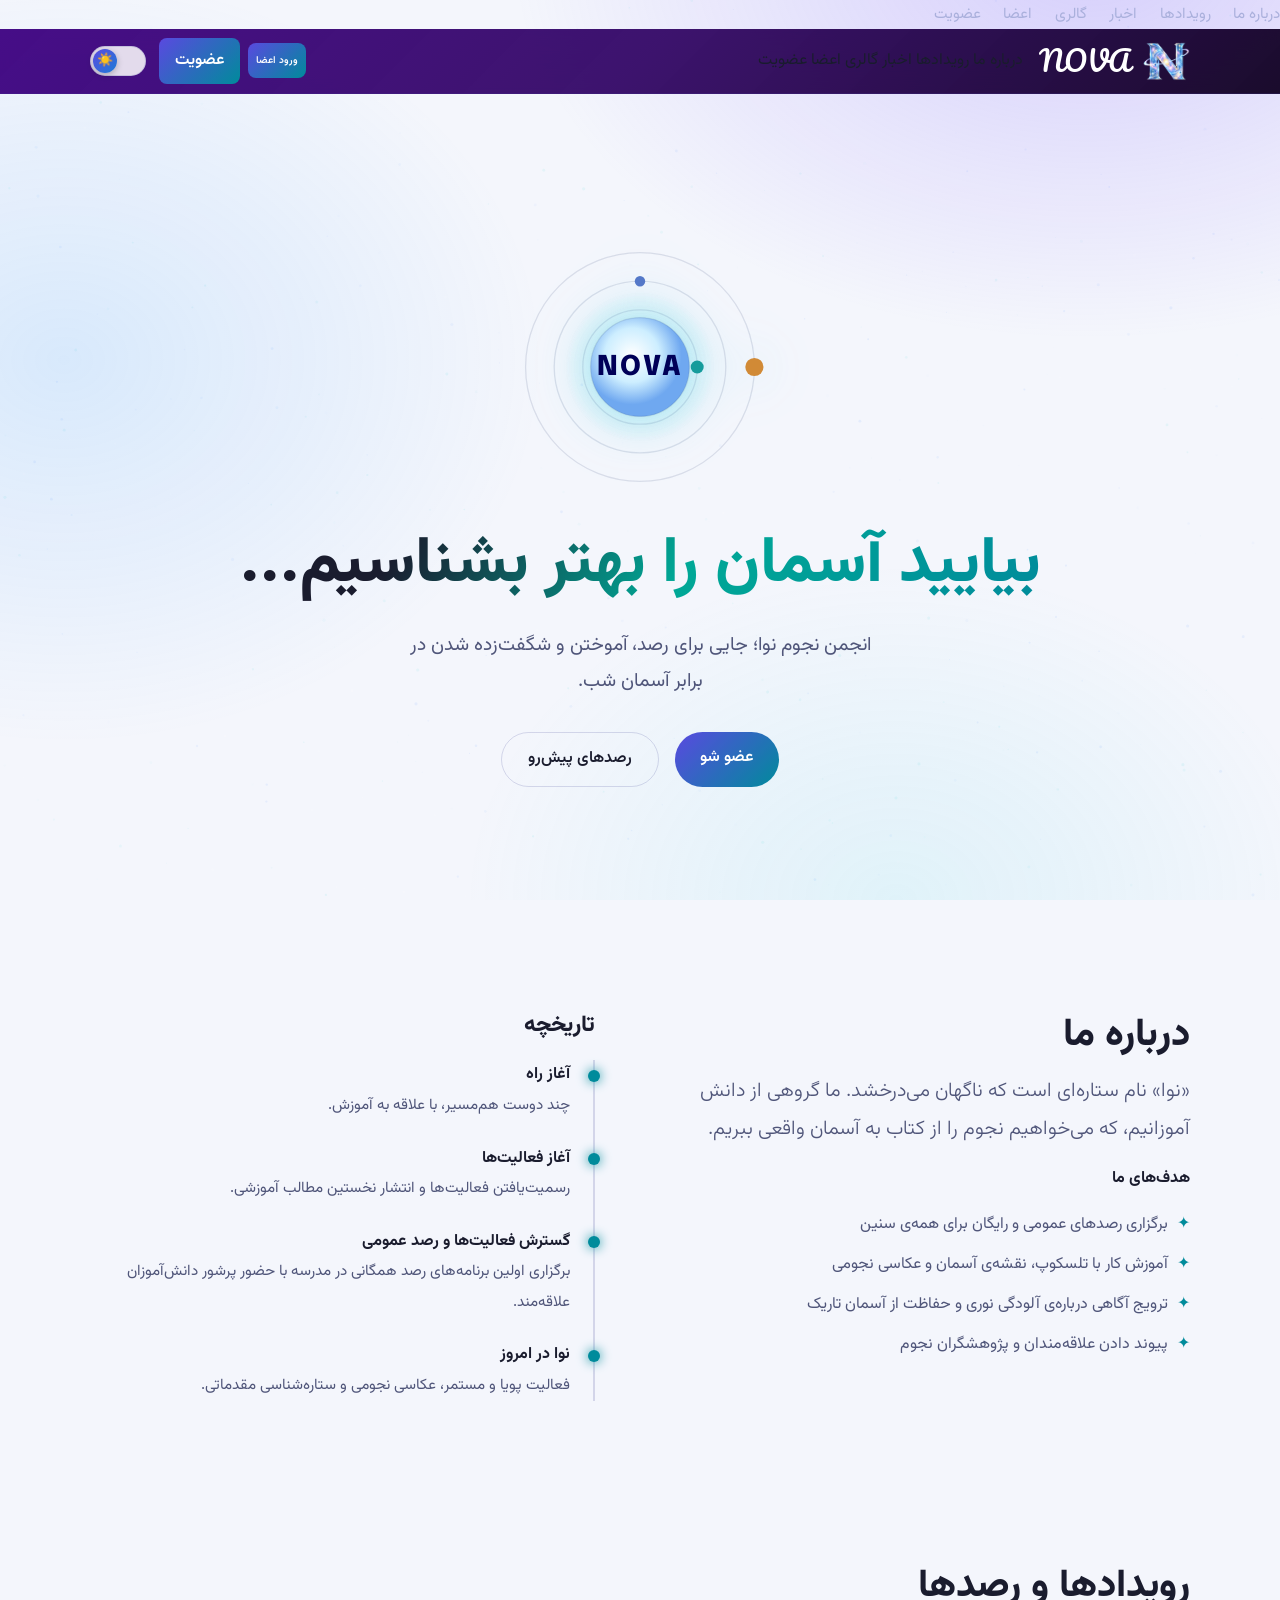
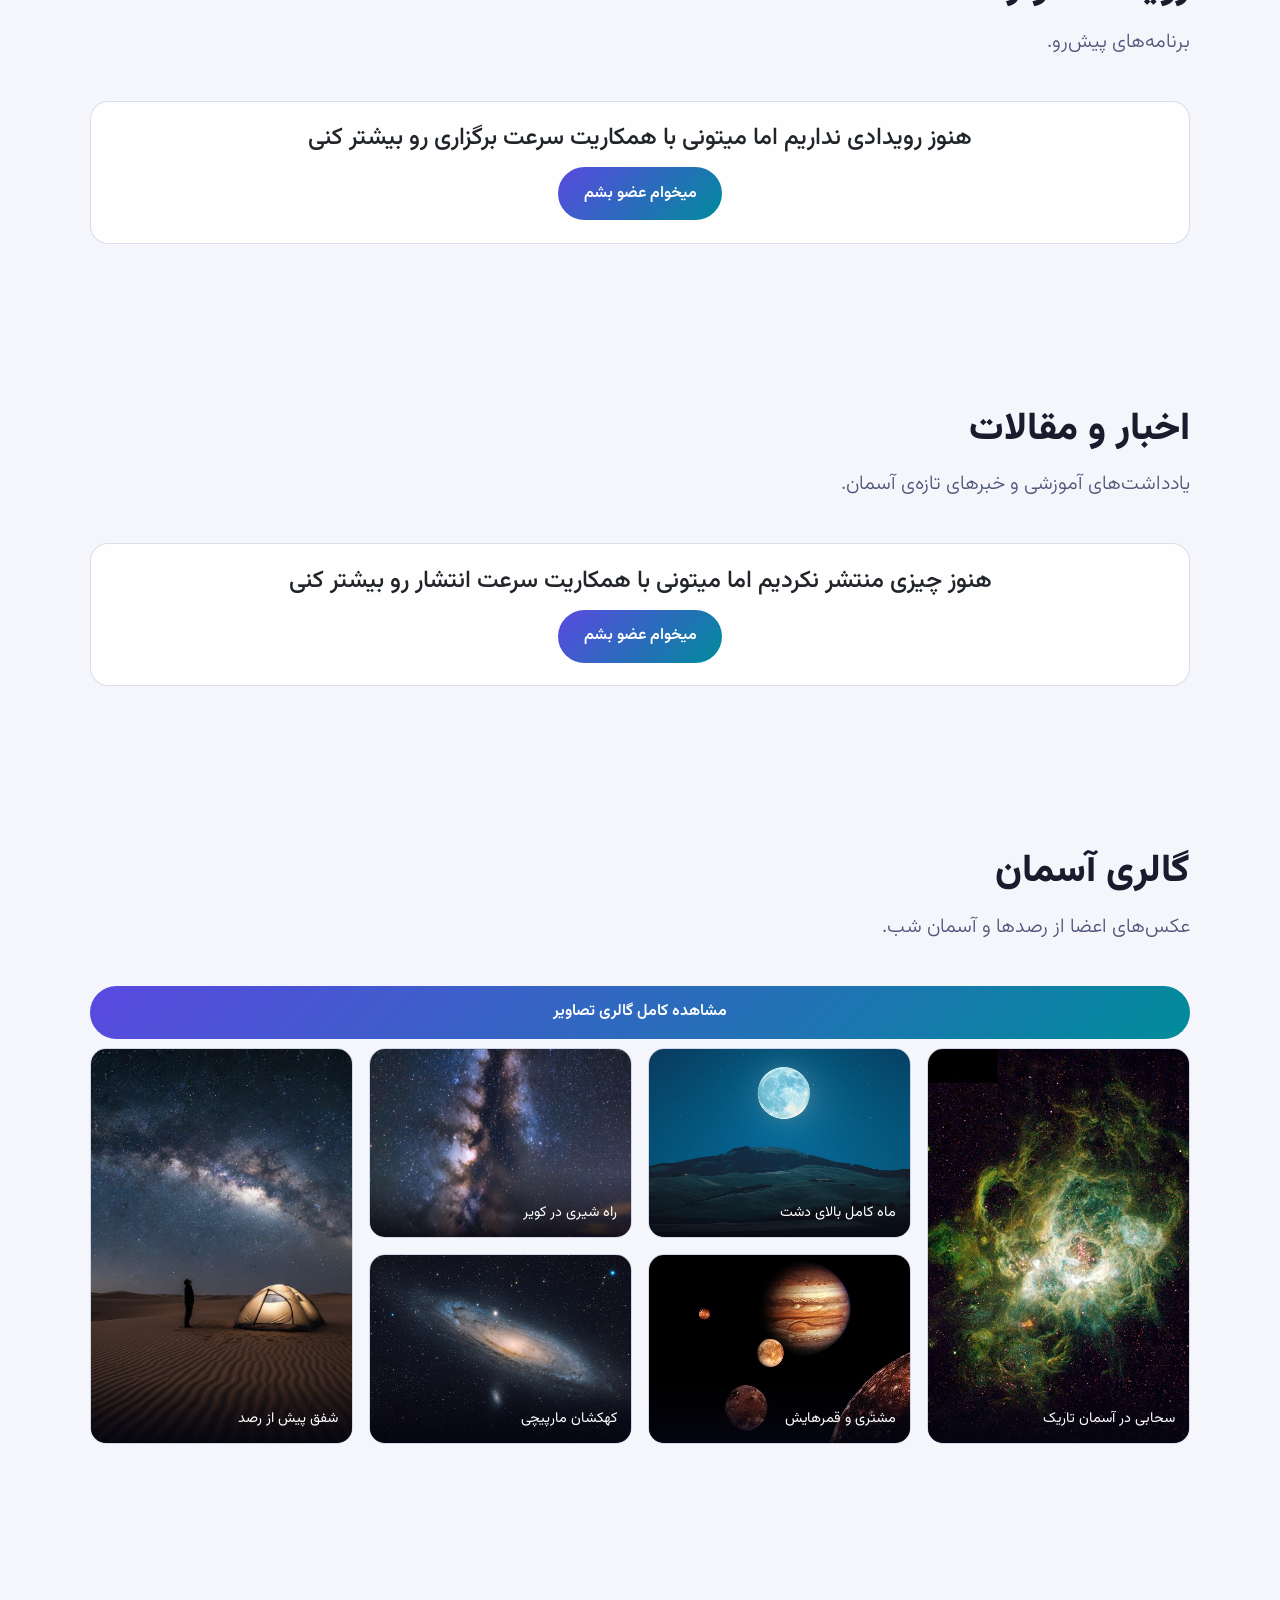
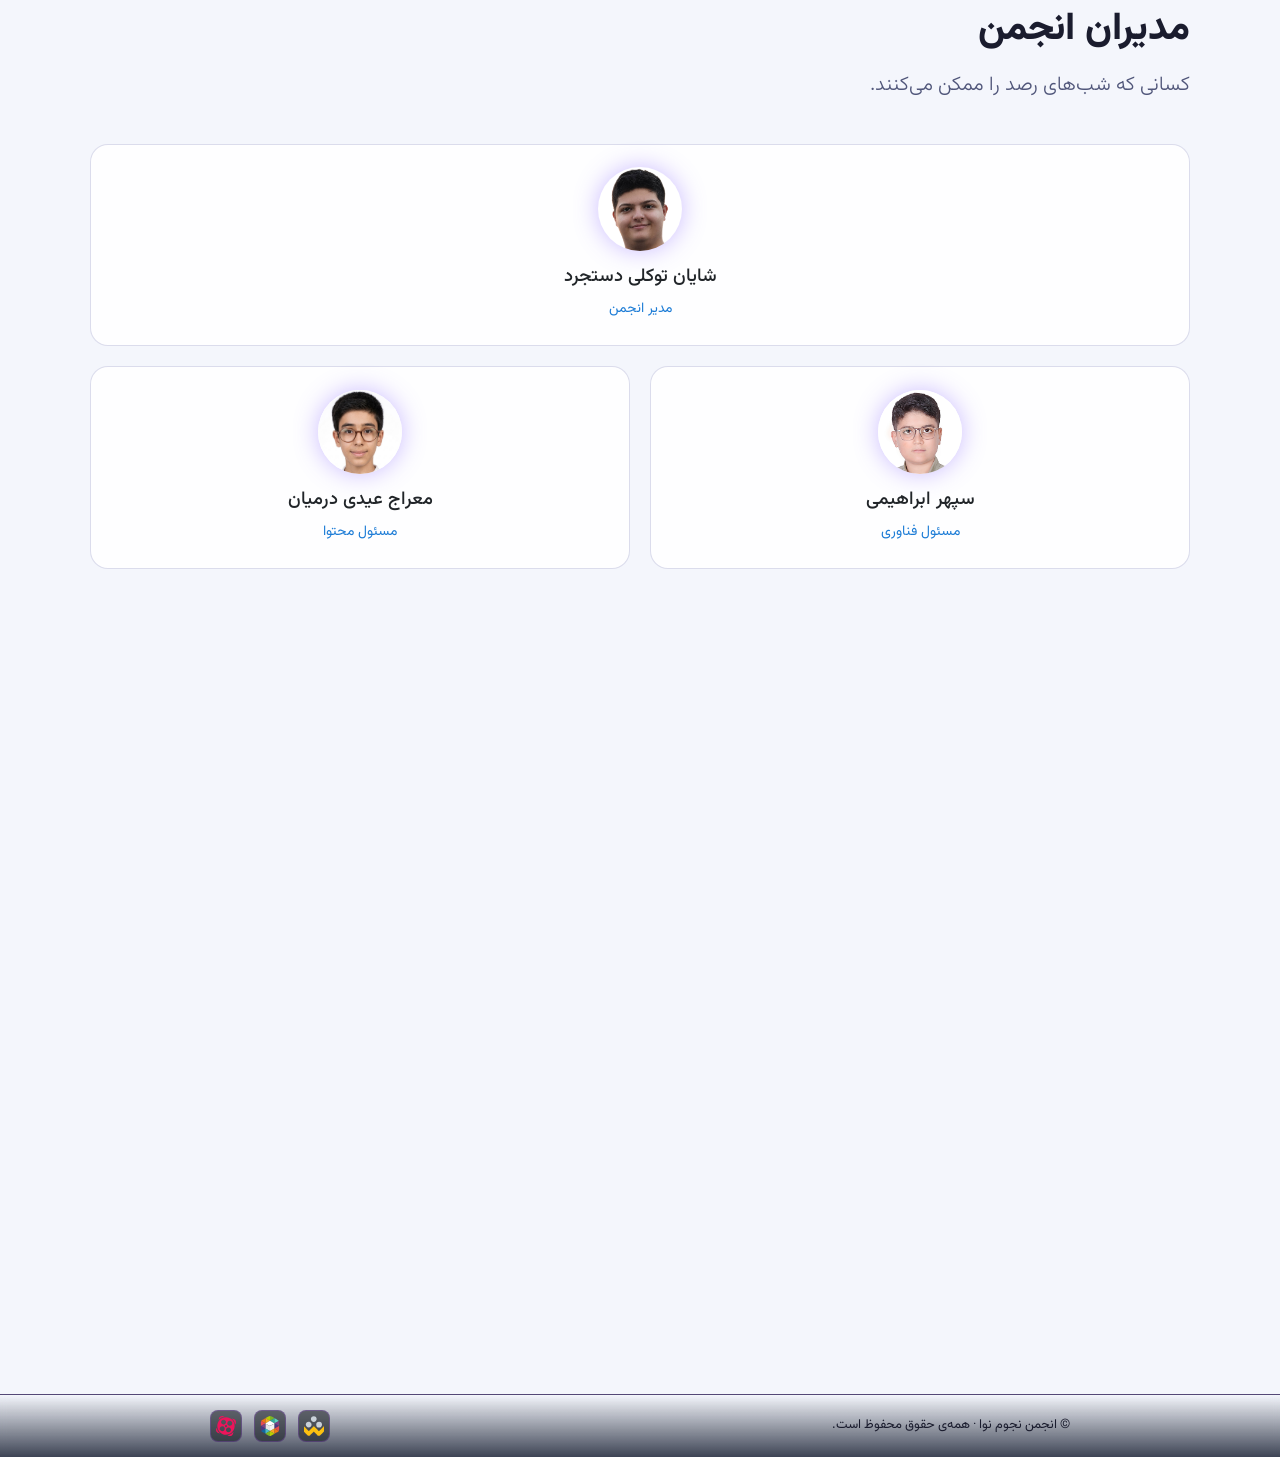
==== commit 5b671d67: "Update index.html" ====
--- a/index.html
+++ b/index.html
@@ -15,53 +15,63 @@
 </head>
 
 <body>
-    <!-- ۴. لایه تیره تاریک‌کننده کل صفحه -->
+    <canvas id="sky" aria-hidden="true"></canvas>
+    <!-- ۱. لایه تیره پس‌زمینه موبایل -->
     <div class="nav-overlay" id="navOverlay"></div>
 
-    <!-- ۳. منوی کشویی Off-Canvas -->
-    <nav id="nav">
+    <!-- ۲. منوی کشویی Off-Canvas مخصوص موبایل (خارج از header جهت حل مشکل بلور) -->
+    <nav id="nav" class="mobile-nav">
         <div class="nav-header-mobile">
             <span class="nav-title-mobile Pacifico-font">NOVA</span>
-            <button class="nav-close-btn" id="navCloseBtn" aria-label="بستن منو">&times;</button>
+            <button class="nav-close-btn" id="navCloseBtn" type="button" aria-label="بستن منو">&times;</button>
         </div>
         <a href="#about">درباره ما</a>
         <a href="#events">رویدادها</a>
         <a href="#news">اخبار</a>
         <a href="#gallery">گالری</a>
-        <a href="#team">مدیران</a>
+        <a href="#team">اعضا</a>
+        <a href="#join">عضویت</a>
         <div class="nav-mobile-logins">
             <a href="login/login2.html" class="btn btn-login-mobile">ورود اعضا</a>
         </div>
     </nav>
 
-    <canvas id="sky" aria-hidden="true"></canvas>
-
+    <!-- ۳. هدر اصلی سایت -->
     <header>
         <div class="wrap bar">
-            <!-- ۱. دکمه منوی همبرگری سمت راست لوگو -->
-            <button class="menu" aria-expanded="false" aria-controls="nav" aria-label="باز کردن منو">
-                <svg xmlns="http://www.w3.org/2000/svg" width="24" height="24" viewBox="0 0 24 24" fill="#ffffff">
-                    <path d="M2 6C2 5.44772 2.44772 5 3 5H21C21.5523 5 22 5.44772 22 6C22 6.55228 21.5523 7 21 7H3C2.44772 7 2 6.55228 2 6Z" fill="#fff" />
-                    <path d="M2 12.0322C2 11.4799 2.44772 11.0322 3 11.0322H21C21.5523 11.0322 22 11.4799 22 12.0322C22 12.5845 21.5523 13.0322 21 13.0322H3C2.44772 13.0322 2 12.5845 2 12.0322Z" fill="#fff" />
-                    <path d="M3 17.0645C2.44772 17.0645 2 17.5122 2 18.0645C2 18.6167 2.44772 19.0645 3 19.0645H21C21.5523 19.0645 22 18.6167 22 18.0645C22 17.5122 21.5523 17.0645 21 17.0645H3Z" fill="#fff" />
+            <!-- دکمه همبرگری موبایل -->
+            <button class="menu" type="button" aria-expanded="false" aria-controls="nav" aria-label="باز کردن منو">
+                <svg xmlns="http://www.w3.org/2000/svg" width="24" height="24" viewBox="0 0 24 24" fill="none">
+                    <path d="M2 6C2 5.44772 2.44772 5 3 5H21C21.5523 5 22 5.44772 22 6C22 6.55228 21.5523 7 21 7H3C2.44772 7 2 6.55228 2 6Z" fill="#ffffff"/>
+                    <path d="M2 12.0322C2 11.4799 2.44772 11.0322 3 11.0322H21C21.5523 11.0322 22 11.4799 22 12.0322C22 12.5845 21.5523 13.0322 21 13.0322H3C2.44772 13.0322 2 12.5845 2 12.0322Z" fill="#ffffff"/>
+                    <path d="M3 17.0645C2.44772 17.0645 2 17.5122 2 18.0645C2 18.6167 2.44772 19.0645 3 19.0645H21C21.5523 19.0645 22 18.6167 22 18.0645C22 17.5122 21.5523 17.0645 21 17.0645H3Z" fill="#ffffff"/>
                 </svg>
             </button>
-
-            <!-- ۲. لوگوی انجمن -->
-            <a class="brand" href="#top" aria-label="انجمن نجوم نوا">
+            <!-- سمت راست: لوگو -->
+            <a class="brand" href="index.html#top" aria-label="انجمن نجوم نوا">
                 <img src="assets/icons/nova-light.png" alt="logo" class="nova-logo light">
                 <img src="assets/icons/nova-light.png" alt="logo" class="nova-logo dark">
                 <h3 class="Pacifico-font typographi">NOVA</h3>
             </a>
 
-            <!-- ۵. دکمه‌های ورود و تغییر تم سمت چپ -->
+            <!-- وسط: لینک‌های منوی دسکتاپ (دقیقاً داخل کادر بنفش) -->
+            <div class="desktop-nav">
+                <a href="index.html#about">درباره ما</a>
+                <a href="index.html#events">رویدادها</a>
+                <a href="index.html#news">اخبار</a>
+                <a href="index.html#gallery">گالری</a>
+                <a href="index.html#team">اعضا</a>
+                <a href="index.html#join">عضویت</a>
+            </div>
+
+            <!-- سمت چپ: دکمه‌های ورود/عضویت + تغییر تم + همبرگری موبایل -->
             <div class="header-left-actions">
                 <div class="logins">
                     <a href="login/login2.html" class="btn p-2 login-desktop-btn" style="font-size: 10px;">ورود اعضا</a>
-                    <a class="btn" href="#join">عضویت</a>
-                </div>
-
-                <button class="theme-switch" id="themeToggleBtn" aria-label="تغییر تم">
+                    <a class="btn" href="index.html#join">عضویت</a>
+                </div>
+
+                <button class="theme-switch" id="themeToggleBtn" type="button" aria-label="تغییر تم">
                     <span class="theme-switch-track">
                         <span class="theme-switch-thumb">
                             <span id="themeIcon">🌙</span>
--- a/assets/css/style.css
+++ b/assets/css/style.css
@@ -961,55 +961,177 @@
     transform: none
 }
 
+/* ==========================================
+   استایل‌های کامل و بدون بلور منوی کشویی
+   ========================================== */
+
+#nav,
+.nav-overlay {
+    -webkit-backdrop-filter: none !important;
+    backdrop-filter: none !important;
+}
+
+.header-left-actions {
+    display: flex;
+    align-items: center;
+    gap: 0.8rem;
+    margin-right: auto;
+}
+
+.nav-mobile-logins,
+.nav-header-mobile {
+    display: none;
+}
+
+.menu svg path {
+    fill: #ffffff !important;
+}
+
+/* لایه تاریک‌کننده کل صفحه */
+.nav-overlay {
+    position: fixed;
+    top: 0;
+    left: 0;
+    width: 100vw;
+    height: 100vh;
+    background: rgba(0, 0, 0, 0.45) !important;
+    z-index: 99998 !important;
+    opacity: 0;
+    visibility: hidden;
+    transition: opacity 0.3s ease, visibility 0.3s ease;
+}
+
+.nav-overlay.active {
+    display: block !important;
+    opacity: 1 !important;
+    visibility: visible !important;
+}
+
 @media(max-width:820px) {
-    nav {
-        position: absolute;
-        top: 4rem;
-        right: 0;
-        left: 0;
-        flex-direction: column;
-        gap: 0;
-        background: rgba(6, 7, 20, .96);
+    .bar {
+        justify-content: flex-start;
+        gap: 0.6rem;
+    }
+
+    .menu {
+        display: block;
+        order: 1;
+    }
+
+    .brand {
+        order: 2;
+    }
+
+    .header-left-actions {
+        order: 3;
+        margin-right: auto;
+    }
+
+    /* پنل کشویی با پس‌زمینه جامد بدون بلور */
+    nav#nav {
+        position: fixed !important;
+        top: 0 !important;
+        right: -320px !important;
+        width: 270px !important;
+        height: 100vh !important;
+        flex-direction: column !important;
+        gap: 0 !important;
+        background: var(--bg2) !important;
+        border-left: 1px solid var(--line) !important;
+        box-shadow: -10px 0 30px rgba(0, 0, 0, 0.5) !important;
+        transition: right 0.35s cubic-bezier(0.4, 0, 0.2, 1) !important;
+        z-index: 99999 !important;
+        padding: 0 !important;
+        display: flex !important;
+    }
+
+    nav#nav.open {
+        right: 0 !important;
+    }
+
+    .nav-header-mobile {
+        display: flex;
+        align-items: center;
+        justify-content: space-between;
+        padding: 1.2rem 1.25rem;
         border-bottom: 1px solid var(--line);
-        display: none
-    }
-
-    nav.open {
-        display: flex
-    }
-
-    nav a {
-        padding: .9rem 1.25rem;
-        border-top: 1px solid var(--line)
-    }
-
-    .menu {
-        display: block
+        background: rgba(0, 0, 0, 0.1);
+    }
+
+    .nav-title-mobile {
+        font-weight: 700;
+        font-size: 1.1rem;
+        color: var(--ink);
+    }
+
+    .nav-close-btn {
+        background: transparent;
+        border: none;
+        color: var(--ink);
+        font-size: 2rem;
+        line-height: 1;
+        cursor: pointer;
+        padding: 0;
+        opacity: 0.8;
+    }
+
+    nav#nav a {
+        padding: 1rem 1.25rem;
+        border-bottom: 1px solid var(--line);
+        color: var(--ink) !important;
+        font-weight: 500;
+        font-size: 0.95rem;
+        text-decoration: none;
+        display: block;
+        transition: background 0.2s;
+    }
+
+    nav#nav a:hover {
+        background: var(--bg-meta);
+        color: var(--cy2) !important;
     }
 
     .about,
     .join {
-        grid-template-columns: 1fr
+        grid-template-columns: 1fr;
     }
 
     section {
-        padding: 3.5rem 0
-    }
-}
-
+        padding: 3.5rem 0;
+    }
+}
+
+@media(max-width:620px) {
+    .logins .login-desktop-btn {
+        display: none !important;
+    }
+
+    .nav-mobile-logins {
+        display: block;
+        padding: 1.25rem;
+        margin-top: auto;
+    }
+
+    .btn-login-mobile {
+        display: block;
+        text-align: center;
+        width: 100%;
+        font-size: 0.85rem;
+    }
+}
 @media(prefers-reduced-motion:reduce) {
     * {
         animation: none !important;
-        transition: none !important
+        transition: none !important;
     }
 
     .rv {
         opacity: 1;
-        transform: none
+        transform: none;
     }
 
     html {
-        scroll-behavior: auto
+        scroll-behavior: auto;
     }
 }
 
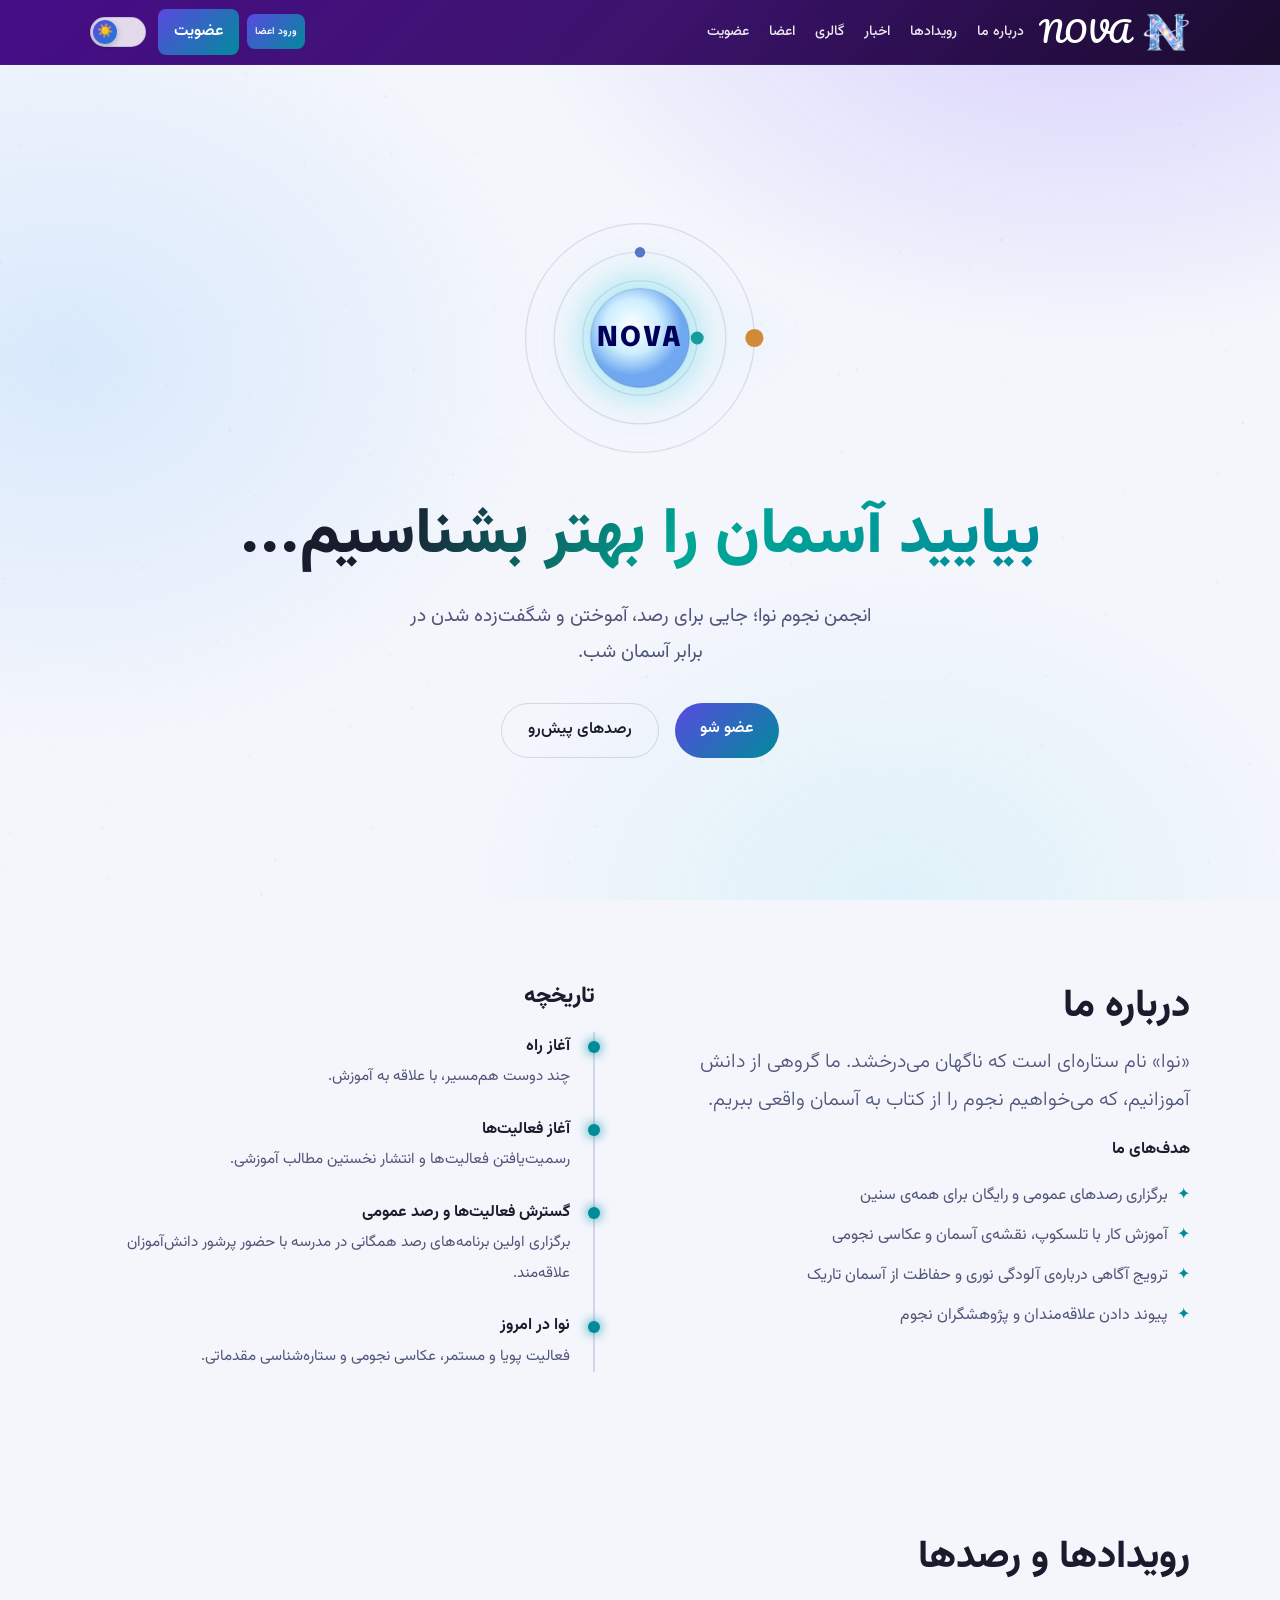
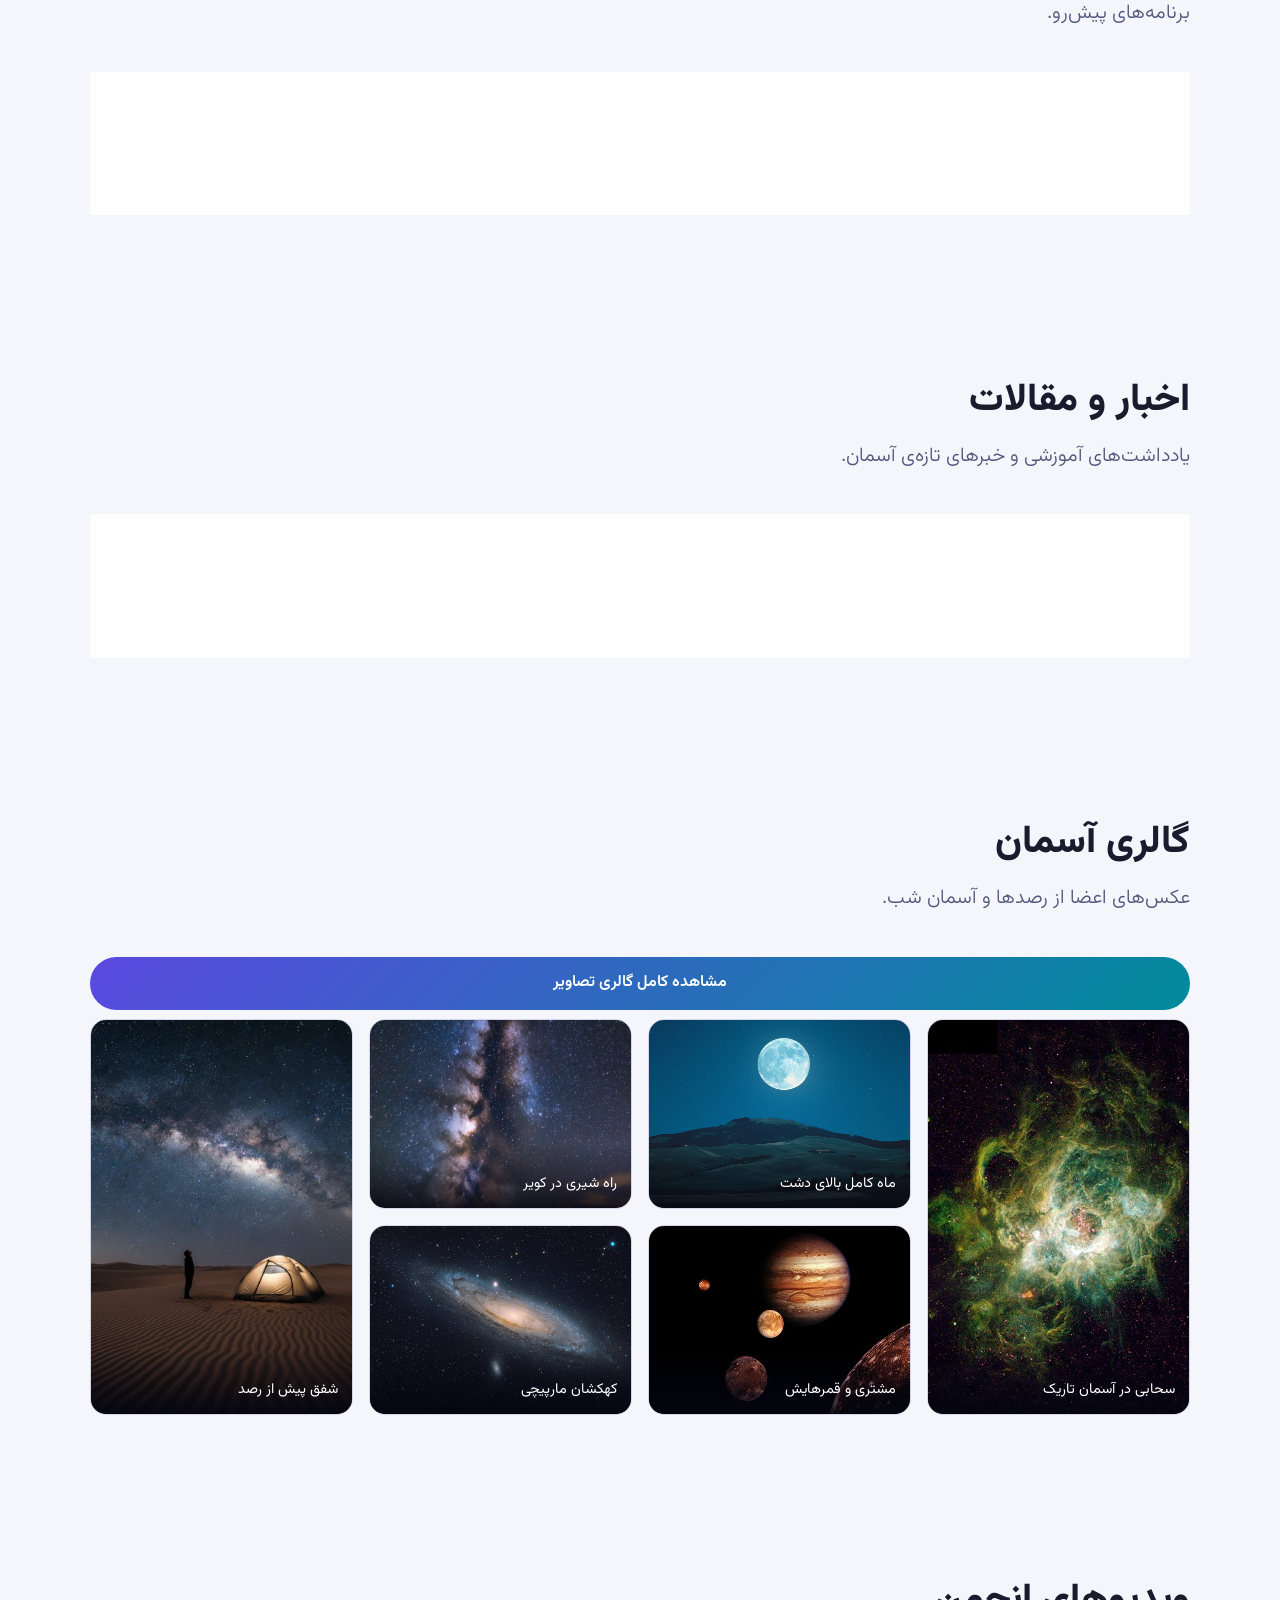
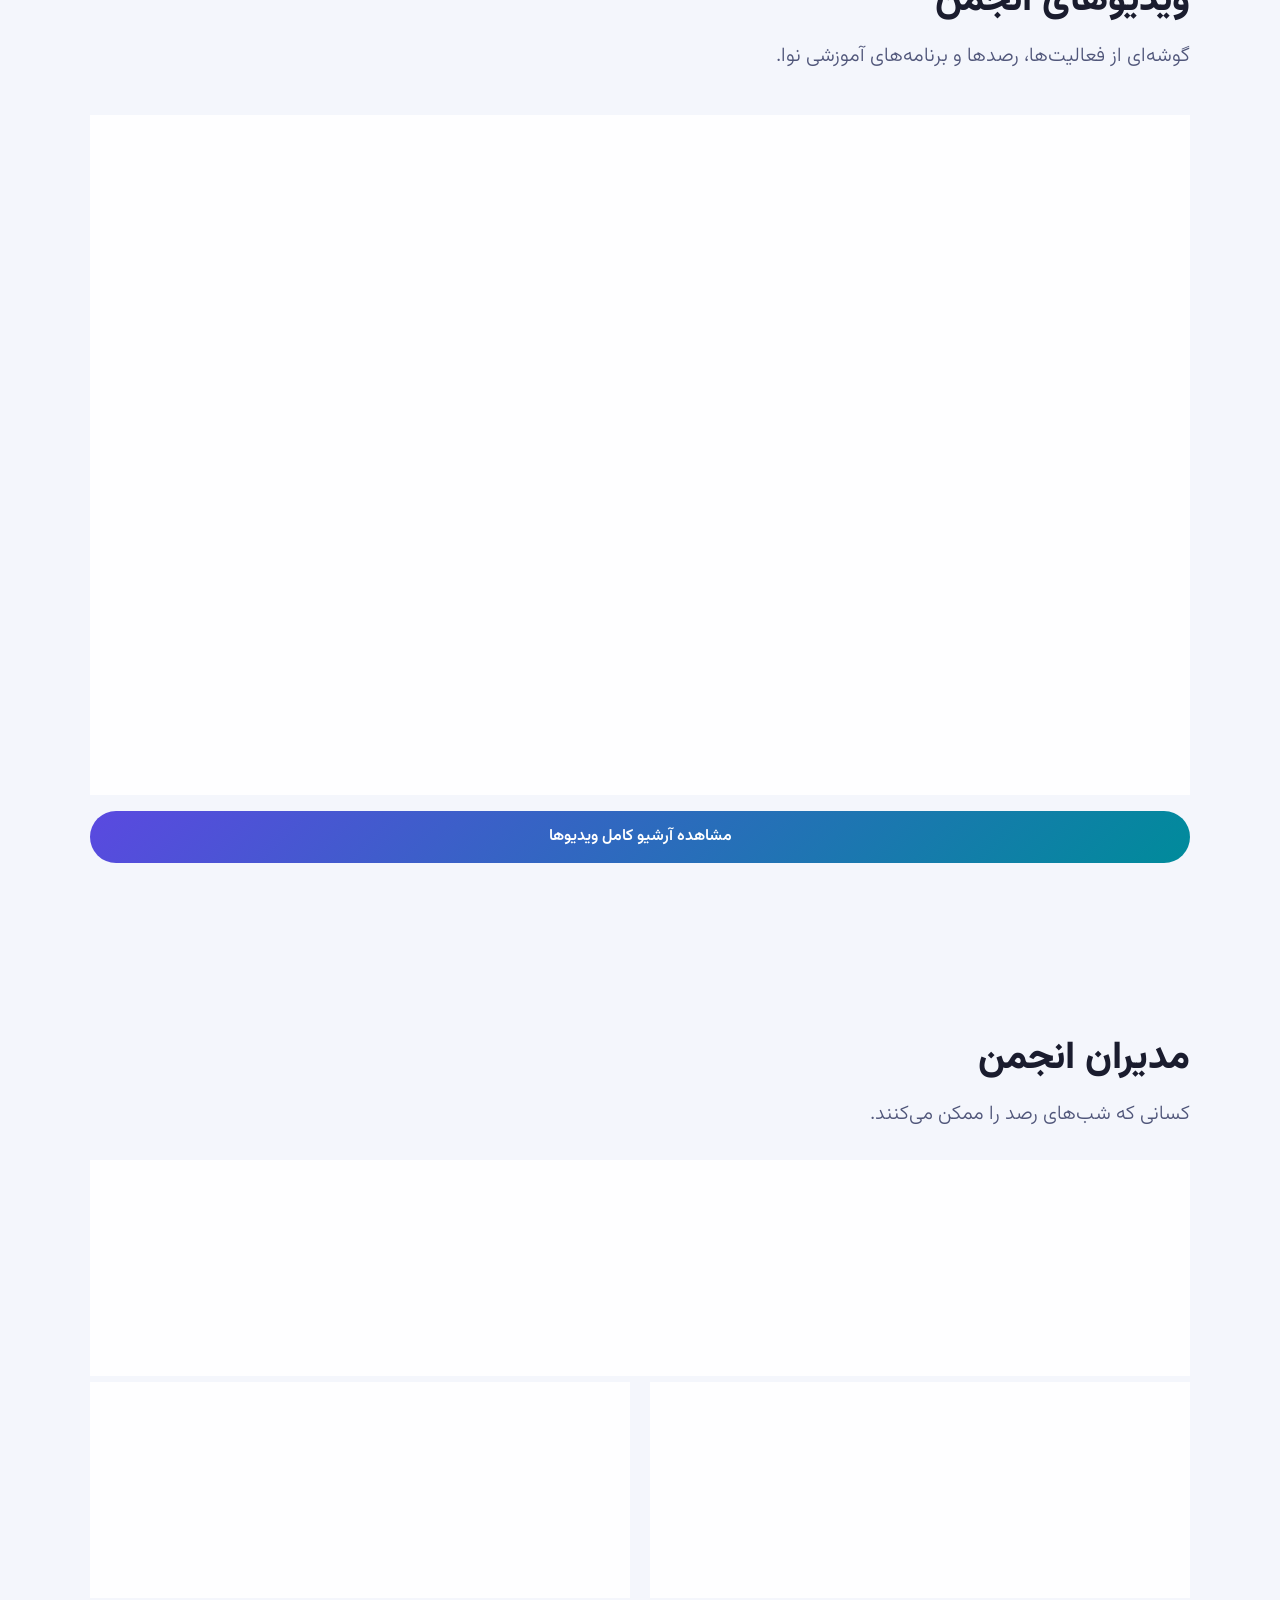
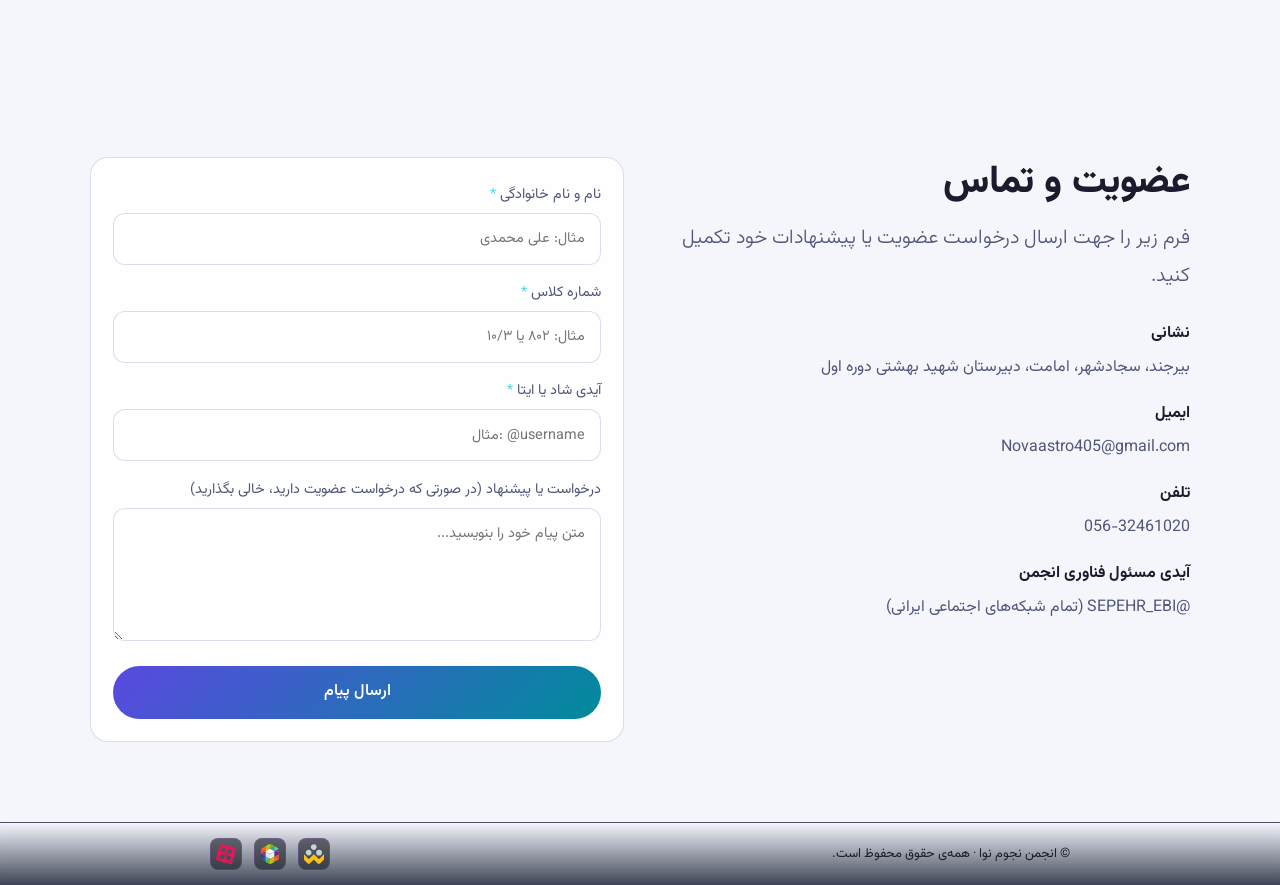
==== commit 3c3675d0: "Update index.html" ====
--- a/index.html
+++ b/index.html
@@ -245,6 +245,39 @@
             </div>
         </section>
 
+        <section id="videos">
+            <div class="wrap">
+                <div class="rv">
+                    <h2>ویدیوهای انجمن</h2>
+                    <p class="lead">گوشه‌ای از فعالیت‌ها، رصدها و برنامه‌های آموزشی نوا.</p>
+                </div>
+                <div class="grid rv">
+                    <!-- ویدیو اول آپارات -->
+                    <div class="card">
+                        <div class="video-container">
+                            <iframe src="https://www.aparat.com/video/video/embed/videohash/sox81n1/vt/frame" 
+                                    allowFullScreen="true" webkitallowfullscreen="true" mozallowfullscreen="true">
+                            </iframe>
+                        </div>
+                        <h3>زندگی در سیاره‌ای با دو خورشید؛ واقعیت علمی یا تخیل؟</h3>
+                    </div>
+
+                    <!-- ویدیو دوم آپارات -->
+                    <!-- <div class="card">
+                        <div class="video-container">
+                            <iframe src="https://www.aparat.com/video/video/embed/videohash/کد_ویدیو_دوم/vt/frame" 
+                                    allowFullScreen="true" webkitallowfullscreen="true" mozallowfullscreen="true">
+                            </iframe>
+                        </div>
+                        <h3>عنوان و توضیحات ویدیو دوم</h3>
+                    </div> -->
+                </div>
+                
+                <!-- دکمه هدایت به آرشیو کامل -->
+                <a href="videos/videos.html" class="btn btn-videos">مشاهده آرشیو کامل ویدیوها</a>
+            </div>
+        </section>
+
         <section id="team">
             <div class="wrap">
                 <div class="rv">
--- a/assets/css/style.css
+++ b/assets/css/style.css
@@ -1100,25 +1100,6 @@
         padding: 3.5rem 0;
     }
 }
-
-@media(max-width:620px) {
-    .logins .login-desktop-btn {
-        display: none !important;
-    }
-
-    .nav-mobile-logins {
-        display: block;
-        padding: 1.25rem;
-        margin-top: auto;
-    }
-
-    .btn-login-mobile {
-        display: block;
-        text-align: center;
-        width: 100%;
-        font-size: 0.85rem;
-    }
-}
 @media(prefers-reduced-motion:reduce) {
     * {
         animation: none !important;
@@ -1132,6 +1113,122 @@
 
     html {
         scroll-behavior: auto;
+    }
+}
+
+/* ==========================================
+   ترازبندی کامل هدر و منو (Desktop & Mobile)
+   ========================================== */
+
+/* چیدمان کلی کادر بنفش هدر */
+header .wrap.bar {
+    display: flex !important;
+    align-items: center !important;
+    justify-content: space-between !important;
+    gap: 15px !important;
+    position: relative !important;
+}
+
+/* منوی افقی دسکتاپ (دقیقاً وسط کادر هدر) */
+.desktop-nav {
+    display: flex !important;
+    align-items: center !important;
+    gap: 20px !important;
+}
+
+.desktop-nav a {
+    color: #ffffff !important;
+    text-decoration: none !important;
+    font-size: 14px !important;
+    font-weight: 500 !important;
+    white-space: nowrap !important;
+    transition: color 0.2s ease, opacity 0.2s ease !important;
+    opacity: 0.9 !important;
+}
+
+.desktop-nav a:hover {
+    opacity: 1 !important;
+    color: #8fefe0 !important;
+}
+
+/* اکشن‌های سمت چپ */
+.header-left-actions {
+    display: flex !important;
+    align-items: center !important;
+    gap: 12px !important;
+}
+
+/* مدیریت نمایش در دسکتاپ (بزرگتر از 820px) */
+@media (min-width: 821px) {
+    .desktop-nav {
+        display: flex !important;
+    }
+    .menu,
+    #nav.mobile-nav,
+    .nav-overlay {
+        display: none !important;
+    }
+}
+
+/* مدیریت نمایش در موبایل (کوچکتر از 820px) */
+@media (max-width: 820px) {
+    .desktop-nav {
+        display: none !important; /* مخفی شدن منوی افقی */
+    }
+    .menu {
+        display: inline-flex !important; /* نمایش دکمه همبرگری */
+    }
+
+    /* استایل منوی کشویی موبایل (خارج از هدر) */
+    #nav.mobile-nav {
+        position: fixed !important;
+        top: 0 !important;
+        right: -100% !important;
+        width: 280px !important;
+        height: 100vh !important;
+        background: #0f0c29 !important;
+        display: flex !important;
+        flex-direction: column !important;
+        padding: 25px 20px !important;
+        gap: 15px !important;
+        z-index: 99999 !important;
+        transition: right 0.3s ease !important;
+        box-shadow: -5px 0 25px rgba(0, 0, 0, 0.5) !important;
+    }
+
+    #nav.mobile-nav.active {
+        right: 0 !important;
+    }
+
+    .nav-header-mobile {
+        display: flex !important;
+        justify-content: space-between !important;
+        align-items: center !important;
+        padding-bottom: 15px !important;
+        border-bottom: 1px solid rgba(255, 255, 255, 0.1) !important;
+    }
+
+    .nav-close-btn {
+        background: none !important;
+        border: none !important;
+        color: #fff !important;
+        font-size: 28px !important;
+        cursor: pointer !important;
+    }
+
+    .nav-overlay {
+        position: fixed !important;
+        top: 0 !important;
+        left: 0 !important;
+        width: 100vw !important;
+        height: 100vh !important;
+        background: rgba(0, 0, 0, 0.6) !important;
+        z-index: 99998 !important;
+        display: none;
+    }
+
+    .nav-overlay.active {
+        display: block !important;
     }
 }
 
@@ -1234,69 +1331,6 @@
     }
 }
 
-/* استایل‌های گالری کامل */
-.full-gallery {
-    display: grid;
-    grid-template-columns: repeat(auto-fill, minmax(280px, 1fr));
-    gap: 1.5rem;
-}
-
-.gallery-card {
-    padding: 0;
-    overflow: hidden;
-    display: flex;
-    flex-direction: column;
-}
-
-.gallery-img-wrap {
-    height: 200px;
-    position: relative;
-    overflow: hidden;
-}
-
-.gallery-img-wrap i,
-.gallery-img-wrap img {
-    width: 100%;
-    height: 100%;
-    object-fit: cover;
-    display: block;
-    position: absolute;
-    inset: 0;
-    transition: transform 0.5s ease;
-}
-
-.gallery-card:hover .gallery-img-wrap i,
-.gallery-card:hover .gallery-img-wrap img {
-    transform: scale(1.08);
-}
-
-.gallery-card-body {
-    padding: 1.25rem;
-    display: flex;
-    flex-direction: column;
-    flex-grow: 1;
-}
-
-.gallery-card-body h3 {
-    font-size: 1.1rem;
-    margin: 0.4rem 0;
-}
-
-.gallery-card-body p {
-    font-size: 0.9rem;
-    color: var(--mut);
-    margin-bottom: 1rem;
-    flex-grow: 1;
-}
-
-.gallery-meta {
-    color: var(--cy2);
-    font-size: 0.8rem;
-    border-top: 1px solid var(--line);
-    padding-top: 0.6rem;
-    display: block;
-}
-
 .not-broadcasted {
     text-align: center;
     display: flex;
@@ -1308,3 +1342,64 @@
     margin-top: .4rem;
     width: fit-content;
 }
+
+/* ==========================================
+   استایل بخش ویدیوها (هماهنگ با گالری و سایت)
+   ========================================== */
+
+#videos .grid {
+    display: grid;
+    gap: 1.25rem;
+    grid-template-columns: repeat(auto-fit, minmax(280px, 1fr));
+    margin-bottom: 1rem;
+}
+
+#videos .card {
+    padding: 1rem;
+    overflow: hidden;
+    background: var(--card);
+    border: 1px solid var(--line);
+    border-radius: 18px;
+    backdrop-filter: blur(6px);
+    transition: transform .3s, border-color .3s, box-shadow .3s;
+}
+
+#videos .card:hover {
+    transform: translateY(-5px);
+    border-color: rgba(139, 107, 255, .6);
+    box-shadow: 0 10px 40px rgba(139, 107, 255, .2);
+}
+
+/* کانتینر ریسپانسیو برای فریم ویدیو آپارات (نسبت تصویر ۱۶:۹) */
+.video-container {
+    position: relative;
+    width: 100%;
+    padding-bottom: 56.25%; /* نسبت استاندارد ۱۶:۹ */
+    height: 0;
+    overflow: hidden;
+    border-radius: 12px;
+}
+
+.video-container iframe {
+    position: absolute;
+    top: 0;
+    left: 0;
+    width: 100%;
+    height: 100%;
+    border: none;
+    border-radius: 12px;
+}
+
+#videos .card h3 {
+    margin-top: 1rem;
+    font-size: 1.05rem;
+    color: var(--ink);
+    font-weight: 700;
+}
+
+/* استایل دکمه‌ی مشاهده آرشیو ویدیوها (مشابه دکمه گالری) */
+.btn-videos {
+    width: 100%;
+    margin-bottom: .6rem;
+    text-align: center;
+}
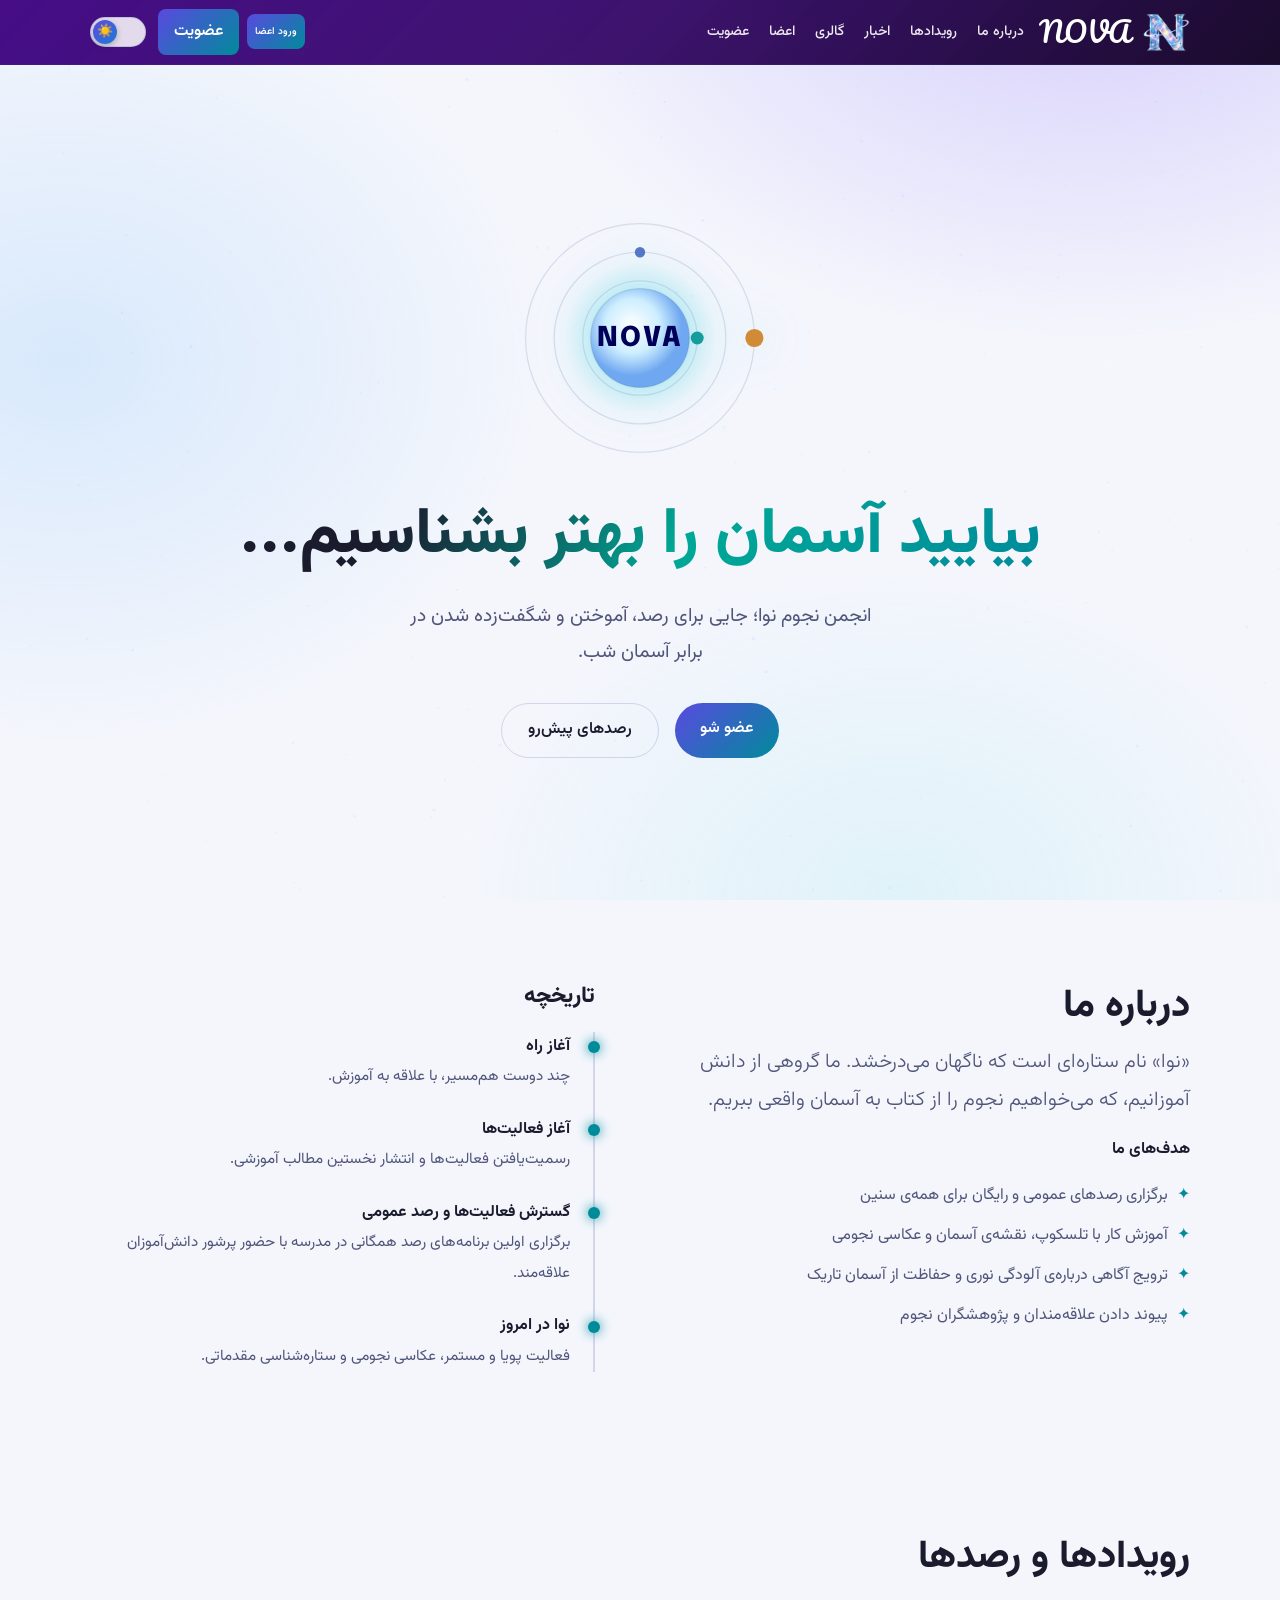
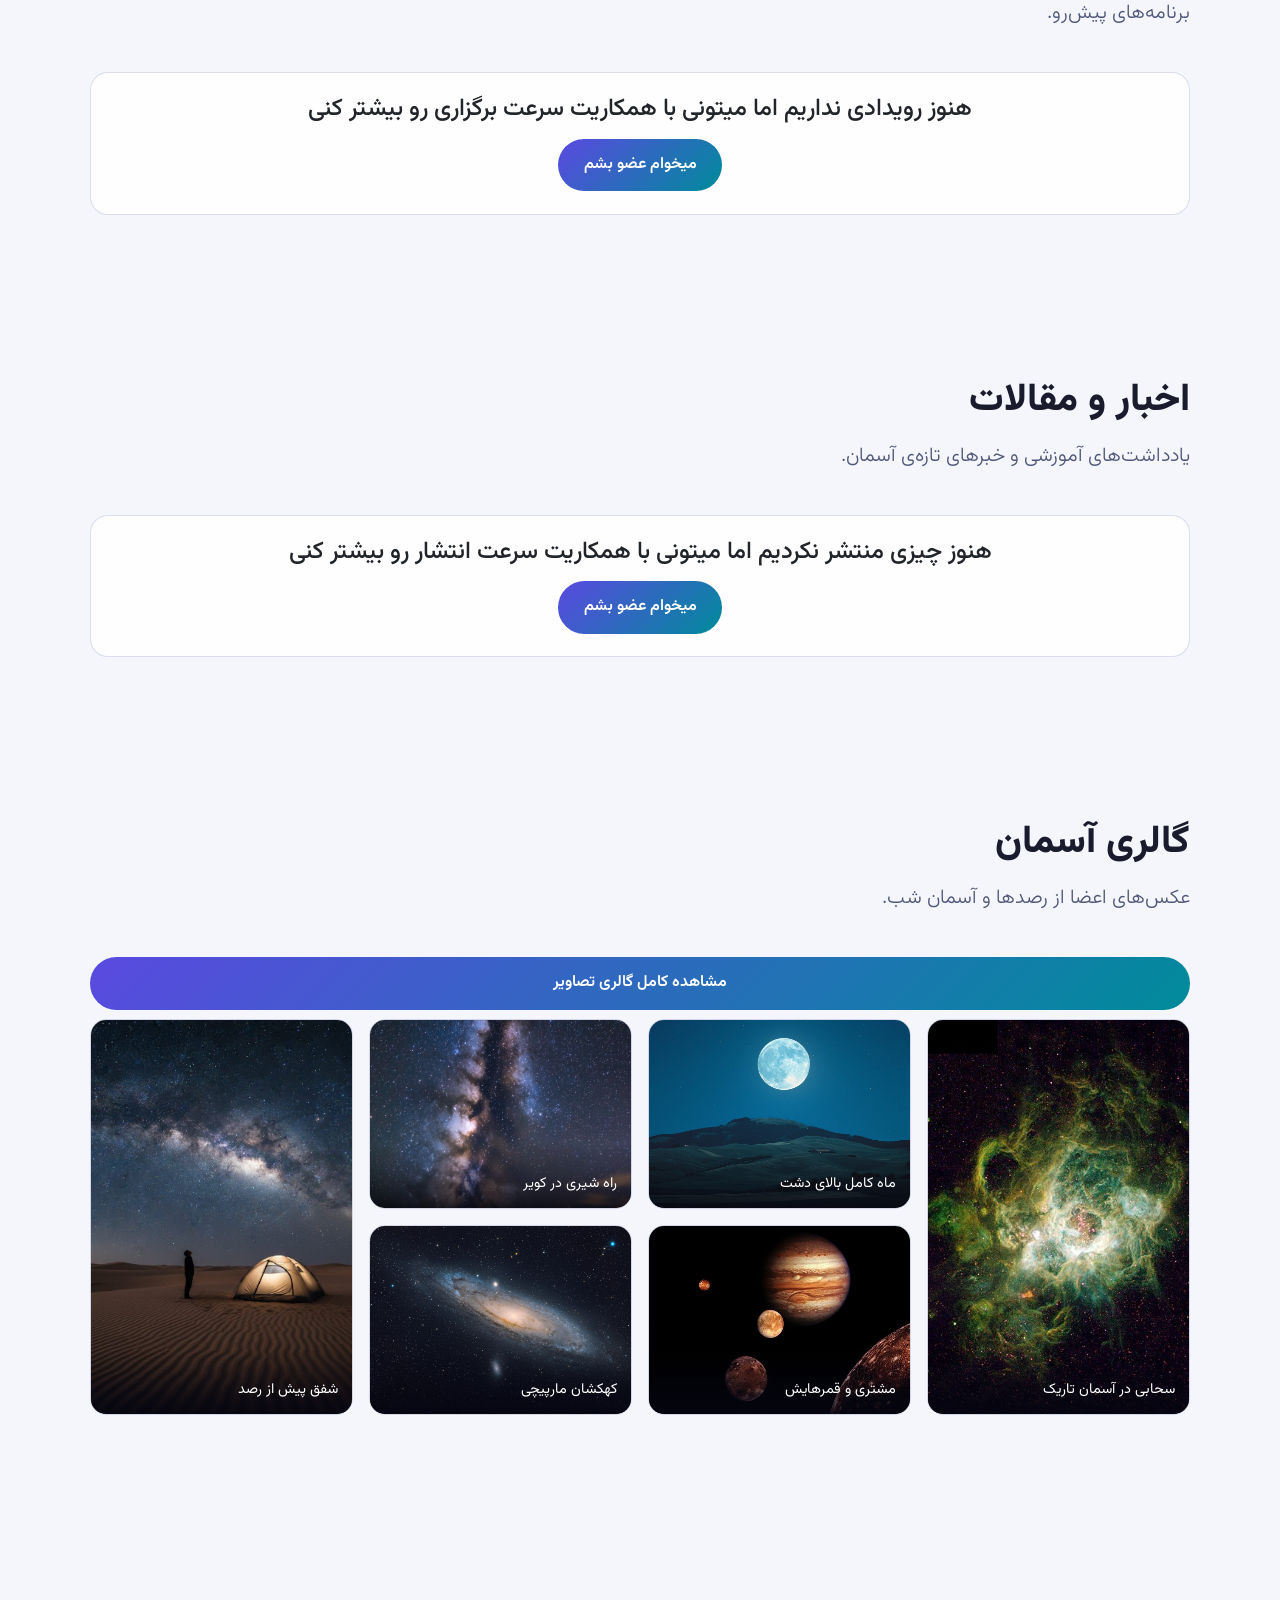
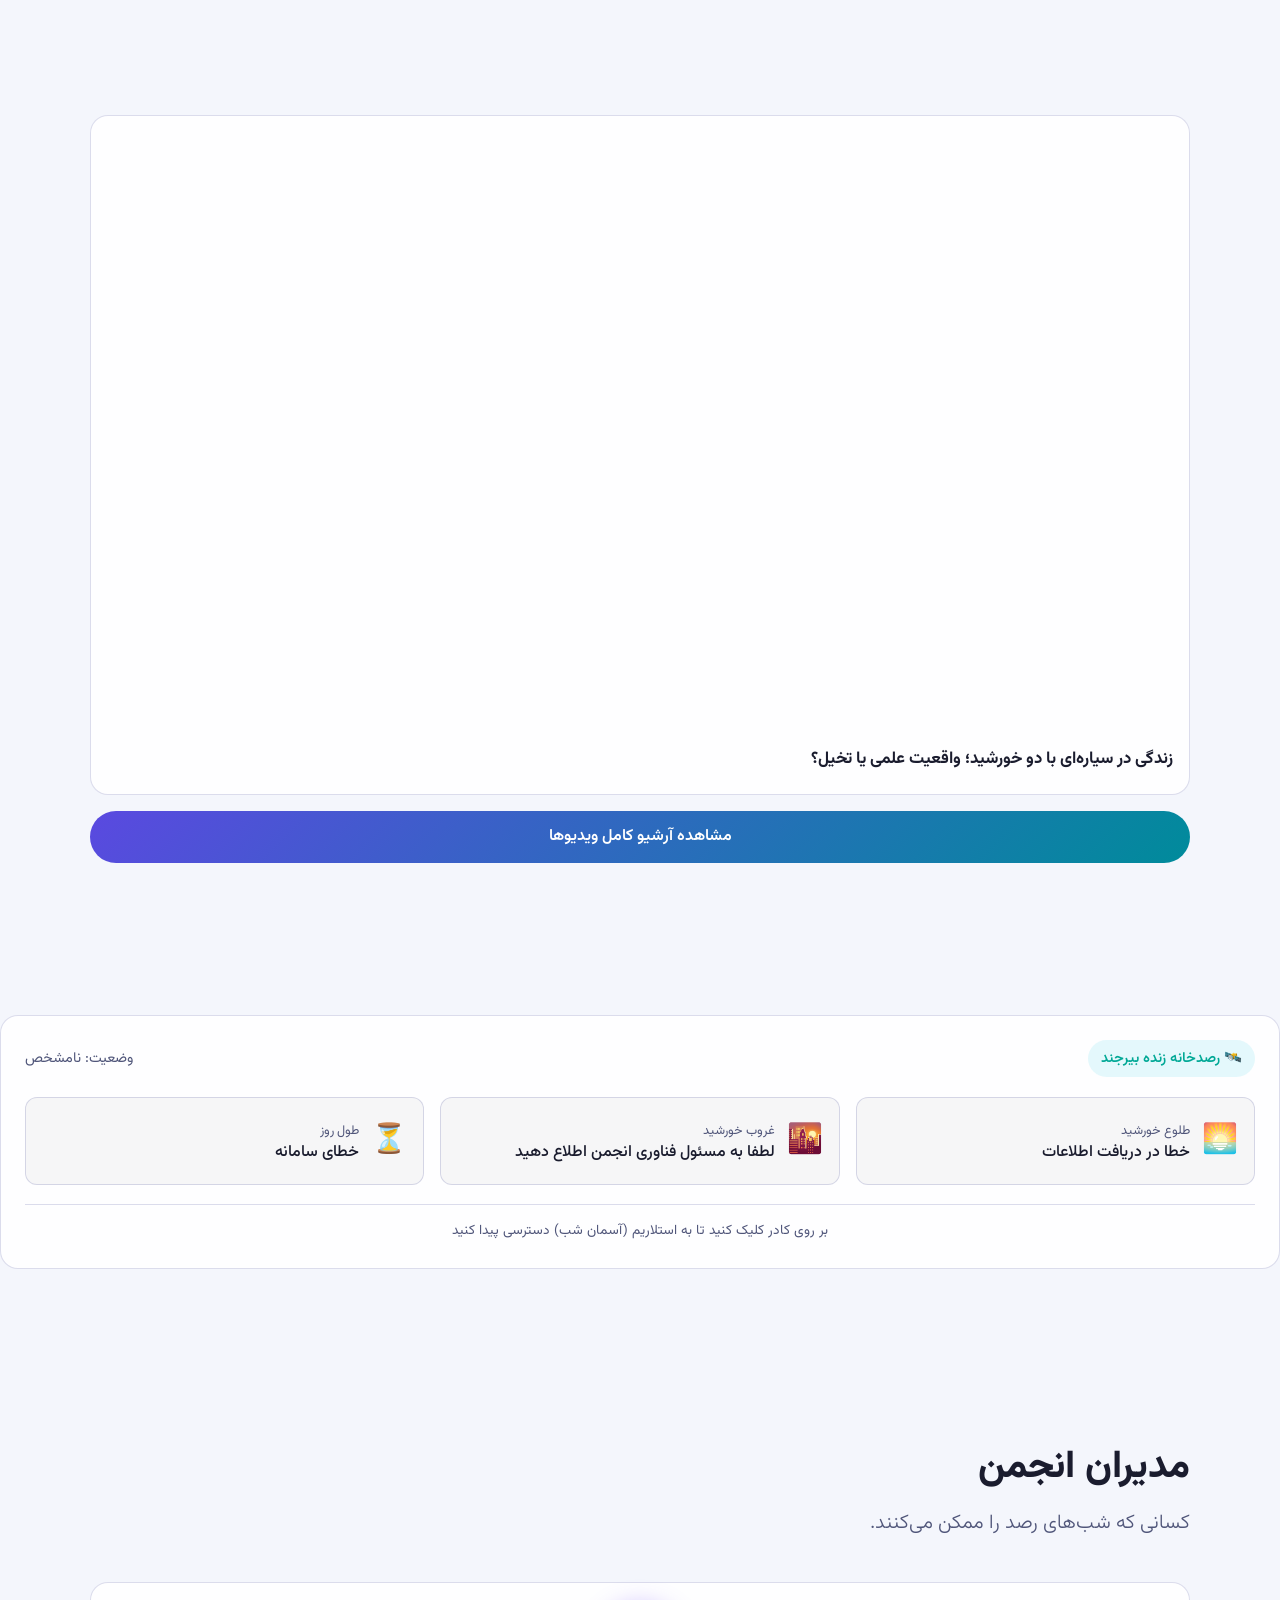
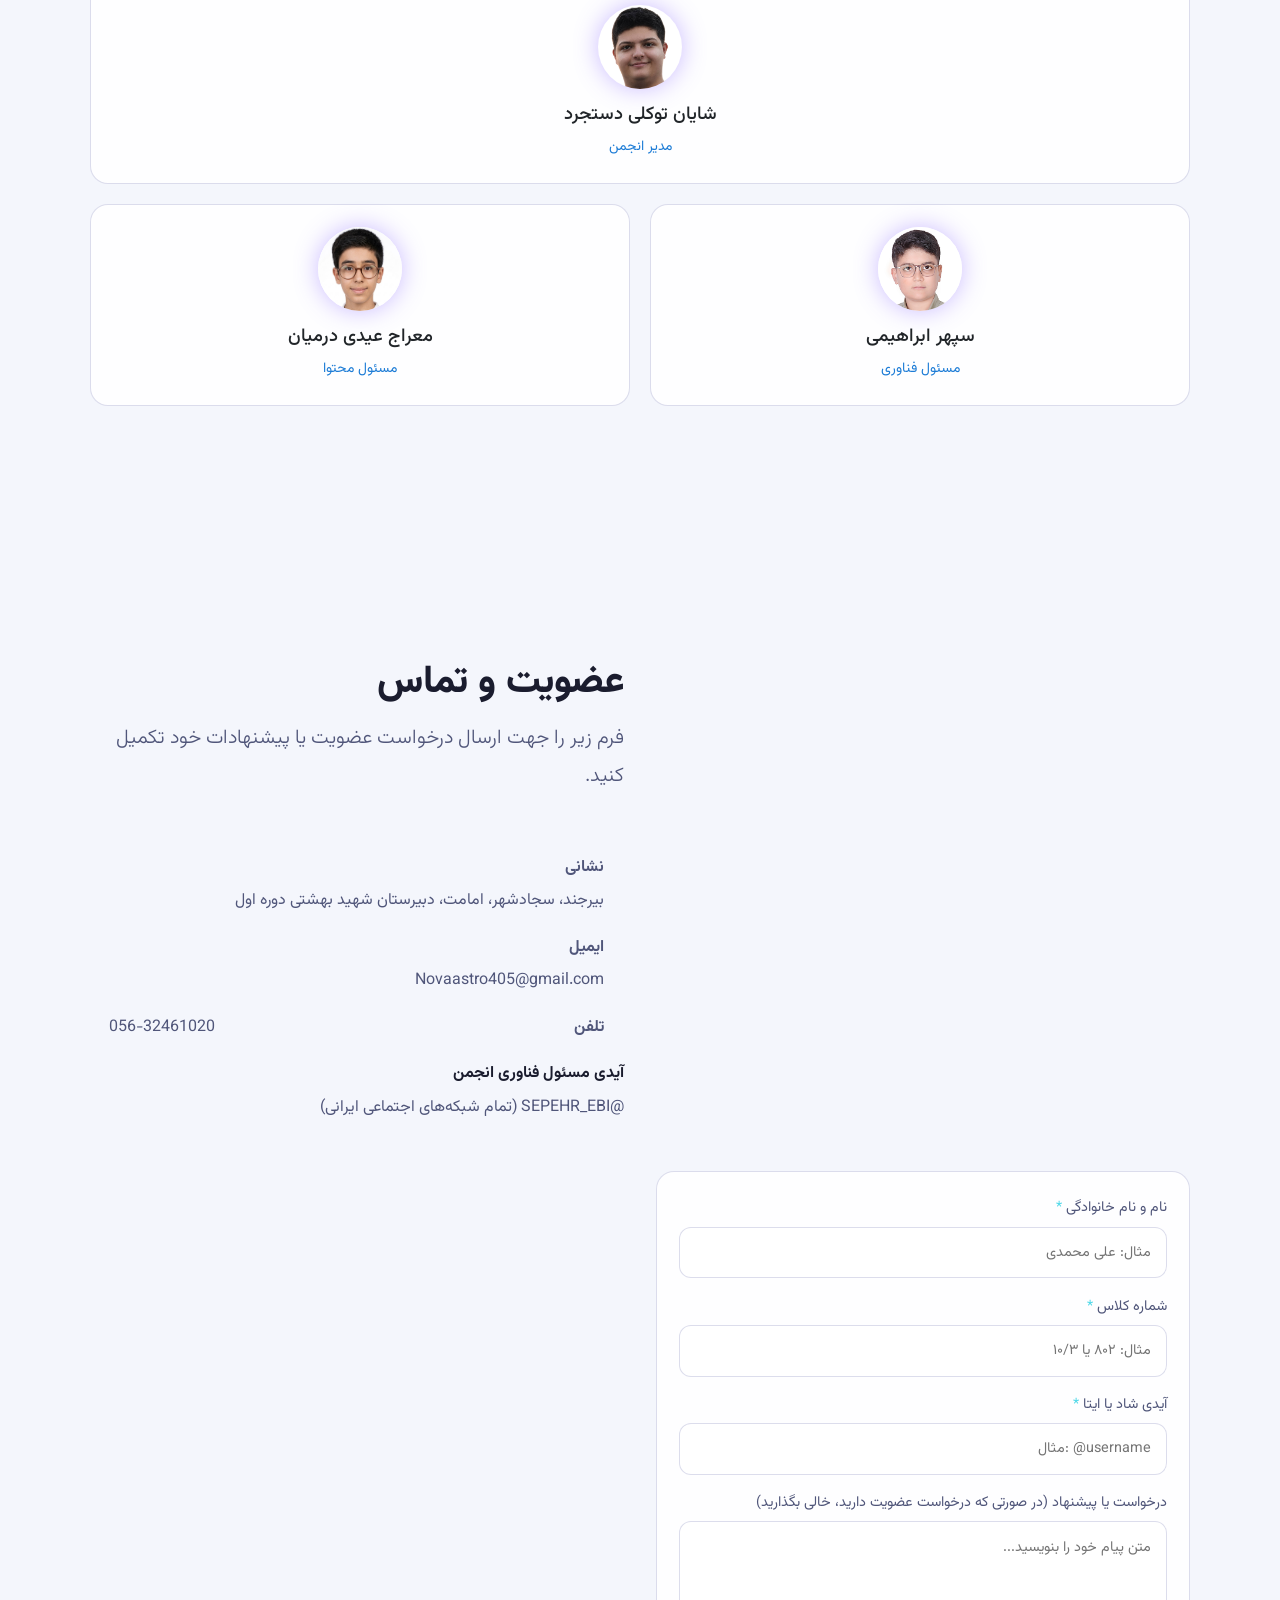
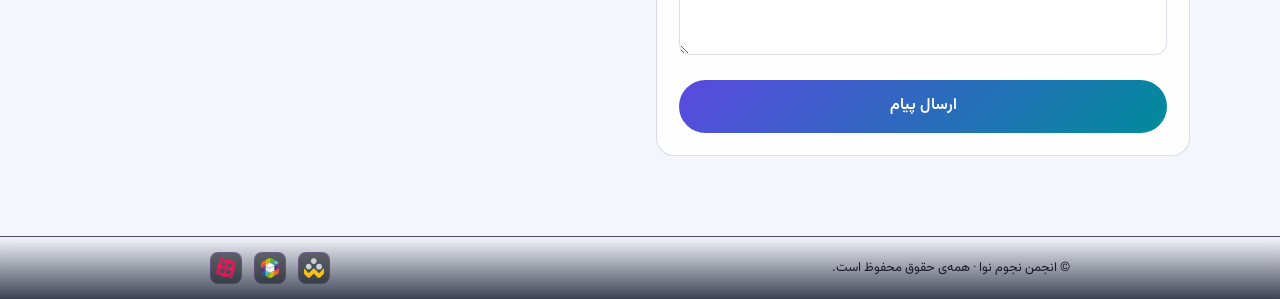
==== commit 8a60916e: "Update index.html" ====
--- a/index.html
+++ b/index.html
@@ -278,6 +278,42 @@
             </div>
         </section>
 
+        <!-- ویجت رصدخانه زنده نوا -->
+        <section id="observatory-widget" style="padding: 2rem 0;">
+            <a href="observatory/observatory.html" class="wrap">
+                <div class="card observatory-card rv">
+                    <div class="observatory-header">
+                        <span class="observatory-badge">🛰️ رصدخانه زنده بیرجند</span>
+                        <span class="observatory-status">وضعیت آسمان: در حال بارگزاری...</span>
+                    </div>
+                    <div class="observatory-grid">
+                        <div class="obs-item">
+                            <span class="obs-icon">🌅</span>
+                            <div>
+                                <small>طلوع خورشید</small>
+                                <h4 id="sunrise-time">در حال بارگذاری...</h4>
+                            </div>
+                        </div>
+                        <div class="obs-item">
+                            <span class="obs-icon">🌇</span>
+                            <div>
+                                <small>غروب خورشید</small>
+                                <h4 id="sunset-time">در حال بارگذاری...</h4>
+                            </div>
+                        </div>
+                        <div class="obs-item">
+                            <span class="obs-icon">⏳</span>
+                            <div>
+                                <small>طول روز</small>
+                                <h4 id="day-length">در حال بارگذاری...</h4>
+                            </div>
+                        </div>
+                    </div>
+                    <p>بر روی کادر کلیک کنید تا به استلاریم (آسمان شب) دسترسی پیدا کنید</p>
+                </div>
+            </ش>
+        </section>
+
         <section id="team">
             <div class="wrap">
                 <div class="rv">
--- a/assets/css/style.css
+++ b/assets/css/style.css
@@ -29,6 +29,7 @@
     --bg-box-vio: rgba(123, 107, 239, 0.12);
     --bg-box-pink: rgba(79, 216, 232, 0.08);
     --nav-link: #aab0dc;
+    --back-link: linear-gradient(135deg, rgba(22, 27, 34, 0.85) 0%, rgba(30, 27, 60, 0.85) 100%);
 
     /* پس‌زمینه‌های گالری */
     --img-bg-1: radial-gradient(circle at 30% 40%, #4fd8e8 0, transparent 35%), radial-gradient(circle at 70% 60%, #4aa8ff 0, transparent 40%), #1a1450;
@@ -72,6 +73,7 @@
     --bg-box-vio: rgba(90, 73, 224, 0.08);
     --bg-box-pink: rgba(0, 139, 155, 0.08);
     --nav-link: #aab0dc;
+    --back-link: linear-gradient(135deg, rgba(240, 242, 245, 0.95) 0%, rgba(224, 218, 245, 0.95) 100%);
 
     /* پس‌زمینه‌های متناسب با تم روشن */
     --img-bg-1: radial-gradient(circle at 30% 40%, #80e7f2 0, transparent 35%), radial-gradient(circle at 70% 60%, #7ec2ff 0, transparent 40%), #d1d8f7;
@@ -1061,13 +1063,13 @@
     .nav-title-mobile {
         font-weight: 700;
         font-size: 1.1rem;
-        color: var(--ink);
+        color: var(--txt-white);
     }
 
     .nav-close-btn {
         background: transparent;
         border: none;
-        color: var(--ink);
+        color: var(--txt-white);
         font-size: 2rem;
         line-height: 1;
         cursor: pointer;
@@ -1078,7 +1080,7 @@
     nav#nav a {
         padding: 1rem 1.25rem;
         border-bottom: 1px solid var(--line);
-        color: var(--ink) !important;
+        color: var(--txt-white) !important;
         font-weight: 500;
         font-size: 0.95rem;
         text-decoration: none;
@@ -1232,105 +1234,6 @@
     }
 }
 
-/* استایل‌های صفحات جزئیات */
-.detail-page {
-    padding-top: 3rem;
-    padding-bottom: 5rem;
-}
-
-.back-link {
-    display: inline-block;
-    margin-bottom: 1.5rem;
-    color: var(--pink);
-    font-size: 0.95rem;
-    transition: transform 0.2s;
-}
-
-.back-link:hover {
-    transform: translateX(5px);
-}
-
-.detail-card {
-    padding: 2.5rem;
-}
-
-.detail-header {
-    border-bottom: 1px solid var(--line);
-    padding-bottom: 1.5rem;
-    margin-bottom: 2rem;
-}
-
-.detail-header h1 {
-    font-size: clamp(1.8rem, 4vw, 2.5rem);
-    margin: 0.5rem 0 1rem;
-    color: var(--ink);
-}
-
-.event-meta {
-    display: grid;
-    grid-template-columns: repeat(auto-fit, minmax(200px, 1fr));
-    gap: 1rem;
-    background: var(--bg-meta);
-    padding: 1rem 1.25rem;
-    border-radius: 12px;
-    border: 1px solid var(--line);
-    font-size: 0.95rem;
-    color: var(--ink);
-}
-
-.article-author {
-    color: var(--mut);
-    font-size: 0.9rem;
-}
-
-.detail-content h3 {
-    margin-top: 1.8rem;
-    margin-bottom: 0.8rem;
-    font-size: 1.3rem;
-    color: var(--cy2);
-}
-
-.detail-list {
-    padding-right: 1.2rem;
-    color: var(--mut);
-}
-
-.detail-list li {
-    margin-bottom: 0.5rem;
-}
-
-.detail-box {
-    margin-top: 2rem;
-    padding: 1rem 1.25rem;
-    background: var(--bg-box-vio);
-    border-right: 4px solid var(--vio);
-    border-radius: 8px;
-    font-size: 0.95rem;
-    color: var(--ink);
-}
-
-.article-quote {
-    margin: 2rem 0;
-    padding: 1.2rem 1.5rem;
-    background: rgba(79, 216, 232, 0.08);
-    border-right: 4px solid var(--pink);
-    border-radius: 8px;
-    font-style: italic;
-    color: var(--ink);
-}
-
-.detail-action {
-    margin-top: 2.5rem;
-    padding-top: 1.5rem;
-    border-top: 1px solid var(--line);
-}
-
-@media (max-width: 600px) {
-    .detail-card {
-        padding: 1.25rem;
-    }
-}
-
 .not-broadcasted {
     text-align: center;
     display: flex;
@@ -1403,3 +1306,152 @@
     margin-bottom: .6rem;
     text-align: center;
 }
+
+/* فاصله گرفتن کلی صفحه از هدر بالا تا روی Navbar نیفتد */
+.detail-page {
+    padding-top: 3.5rem;
+    position: relative;
+}
+
+/* استایل دقیق دکمه بازگشت (مشابه صفحه لاگین) در دسکتاپ */
+.back-link-login {
+    position: fixed;
+    top: 80px; /* پایین‌تر از هدر چسبنده (Sticky Header) تا روی آن نرود */
+    right: 30px;
+    display: inline-flex;
+    align-items: center;
+    justify-content: center;
+    padding: 10px;
+    background: var(--back-link);
+    border: 1px solid rgba(168, 85, 247, 0.35);
+    border-radius: 12px;
+    color: var(--ink);
+    box-shadow: 0 4px 15px rgba(0, 0, 0, 0.3), inset 0 0 10px rgba(168, 85, 247, 0.1);
+    backdrop-filter: blur(8px);
+    transition: all 0.3s ease;
+    z-index: 999;
+    text-decoration: none;
+}
+
+.back-link-login:hover {
+    border-color: #c084fc;
+    color: #38bdf8;
+    box-shadow: 0 0 15px rgba(192, 132, 252, 0.4);
+    transform: translateY(-2px);
+}
+
+.back-link-login svg {
+    width: 24px;
+    height: 24px;
+    display: block;
+}
+
+.gallery-title-box {
+    margin-bottom: 2rem;
+}
+
+/* تنظیمات واکنش‌گرا برای موبایل */
+@media screen and (max-width: 850px) {
+    .detail-page {
+        padding-top: 1.5rem;
+    }
+
+    /* در موبایل دکمه از حالت fixed خارج میشه و میاد کنار/بالای عنوان به صورت طبیعی قرار میگیره */
+    .back-link-login {
+        position: static;
+        display: inline-block;
+        margin-bottom: 0.1rem;
+        margin-right: 0.1rem;
+        padding: 8px;
+        border-radius: 10px;
+    }
+
+    .back-link-login svg {
+        width: 18px;
+        height: 18px;
+    }
+}
+
+/* صفحه رصد خانه */
+
+.observatory-card {
+    background: var(--card);
+    border: 1px solid var(--line);
+    border-radius: 18px;
+    padding: 1.5rem;
+    backdrop-filter: blur(8px);
+}
+
+.observatory-header {
+    display: flex;
+    justify-content: space-between;
+    align-items: center;
+    margin-bottom: 1.2rem;
+    font-size: 0.9rem;
+}
+
+.observatory-badge {
+    background: rgba(79, 216, 232, 0.15);
+    color: var(--cy2);
+    padding: 0.3rem 0.8rem;
+    border-radius: 999px;
+    font-weight: 600;
+}
+
+.observatory-status {
+    color: var(--mut);
+}
+
+.observatory-grid {
+    display: grid;
+    grid-template-columns: repeat(auto-fit, minmax(200px, 1fr));
+    gap: 1rem;
+}
+
+.obs-item {
+    display: flex;
+    align-items: center;
+    gap: 12px;
+    background: var(--bg-meta);
+    padding: 1rem;
+    border-radius: 12px;
+    border: 1px solid var(--line);
+}
+
+.obs-icon {
+    font-size: 1.8rem;
+}
+
+.obs-item small {
+    color: var(--mut);
+    display: block;
+    font-size: 0.8rem;
+}
+
+.obs-item h4 {
+    color: var(--ink);
+    font-size: 1rem;
+    margin: 0;
+    direction: ltr;
+    text-align: right;
+}
+
+/* استایل متن راهنمای پایین ویجت */
+.observatory-card p {
+    margin-top: 1.2rem;
+    padding-top: 0.8rem;
+    border-top: 1px solid var(--line);
+    text-align: center;
+    font-size: 0.85rem;
+    color: var(--mut);
+    display: flex;
+    align-items: center;
+    justify-content: center;
+    gap: 6px;
+    transition: color 0.3s ease;
+}
+
+/* اگر خواستی کل کارت یا متن با هاور کردن جذاب‌تر بشه */
+.observatory-card:hover p {
+    color: var(--cy2);
+}
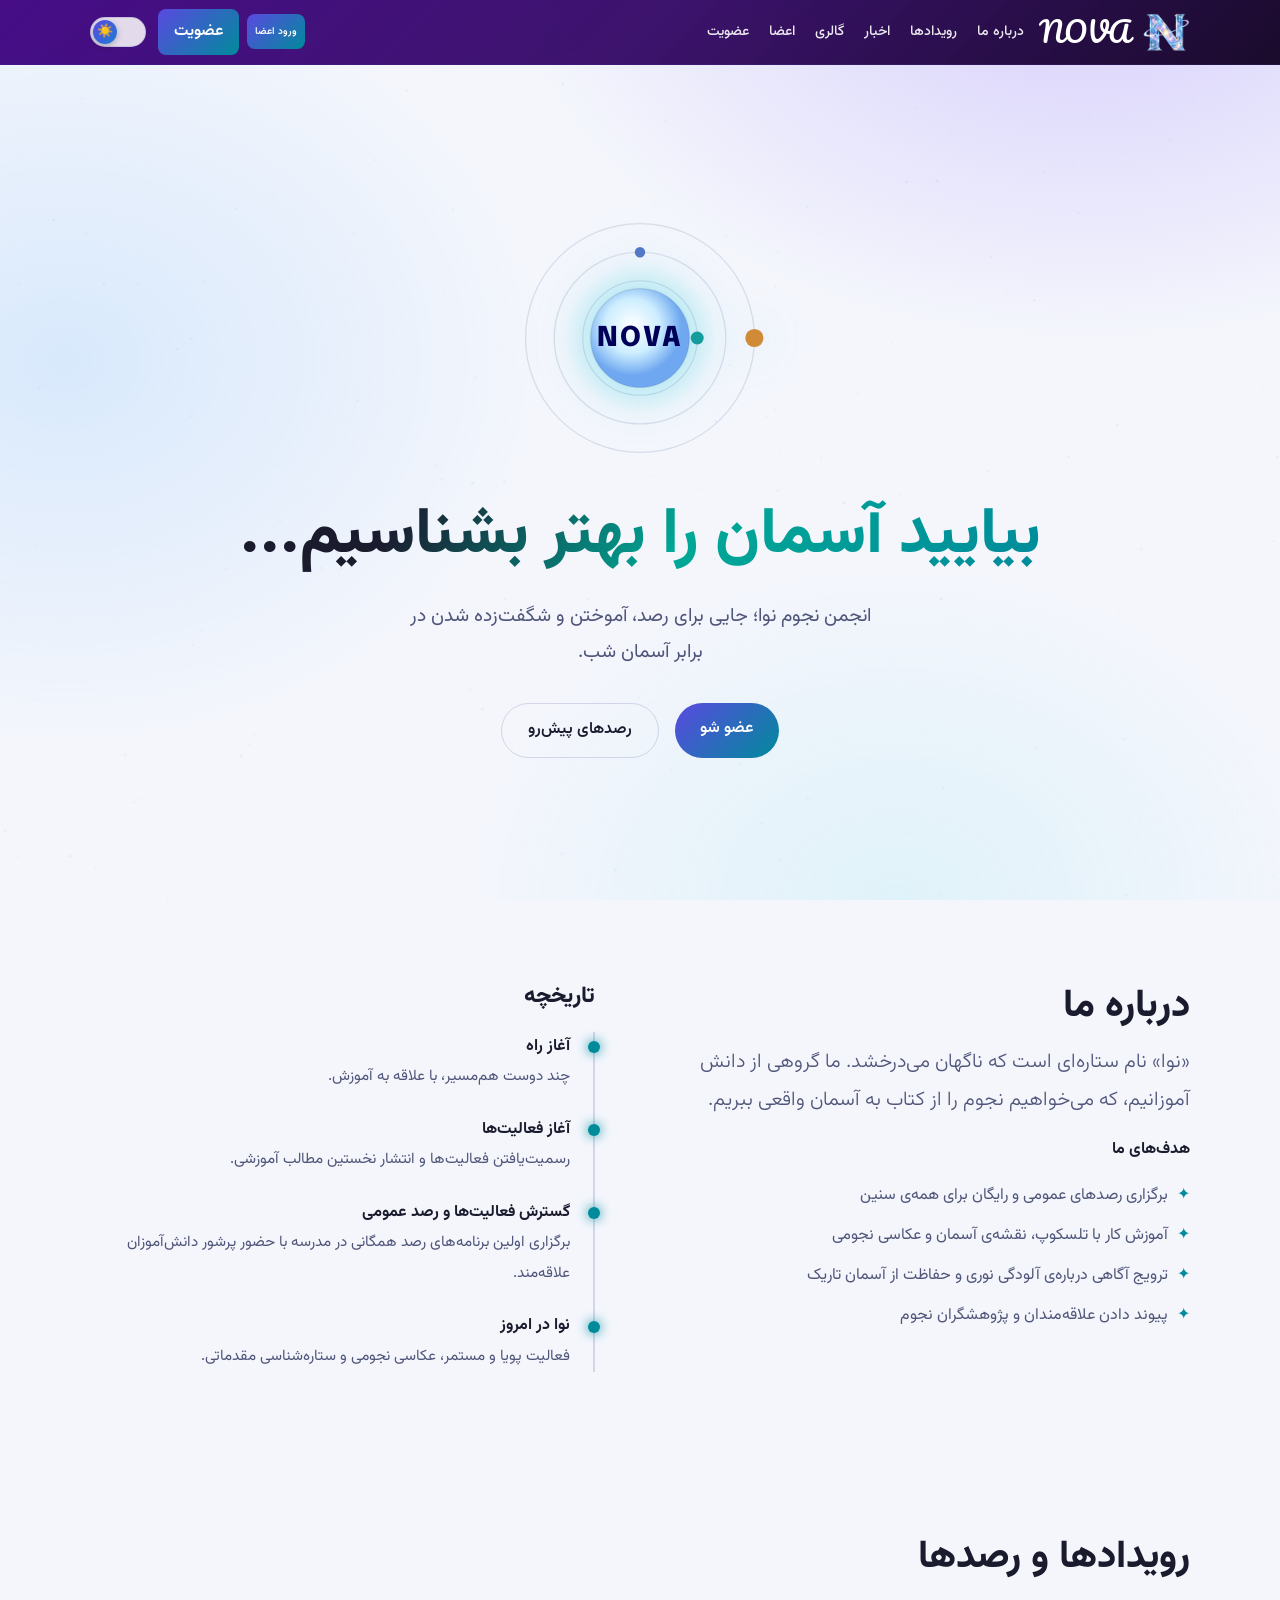
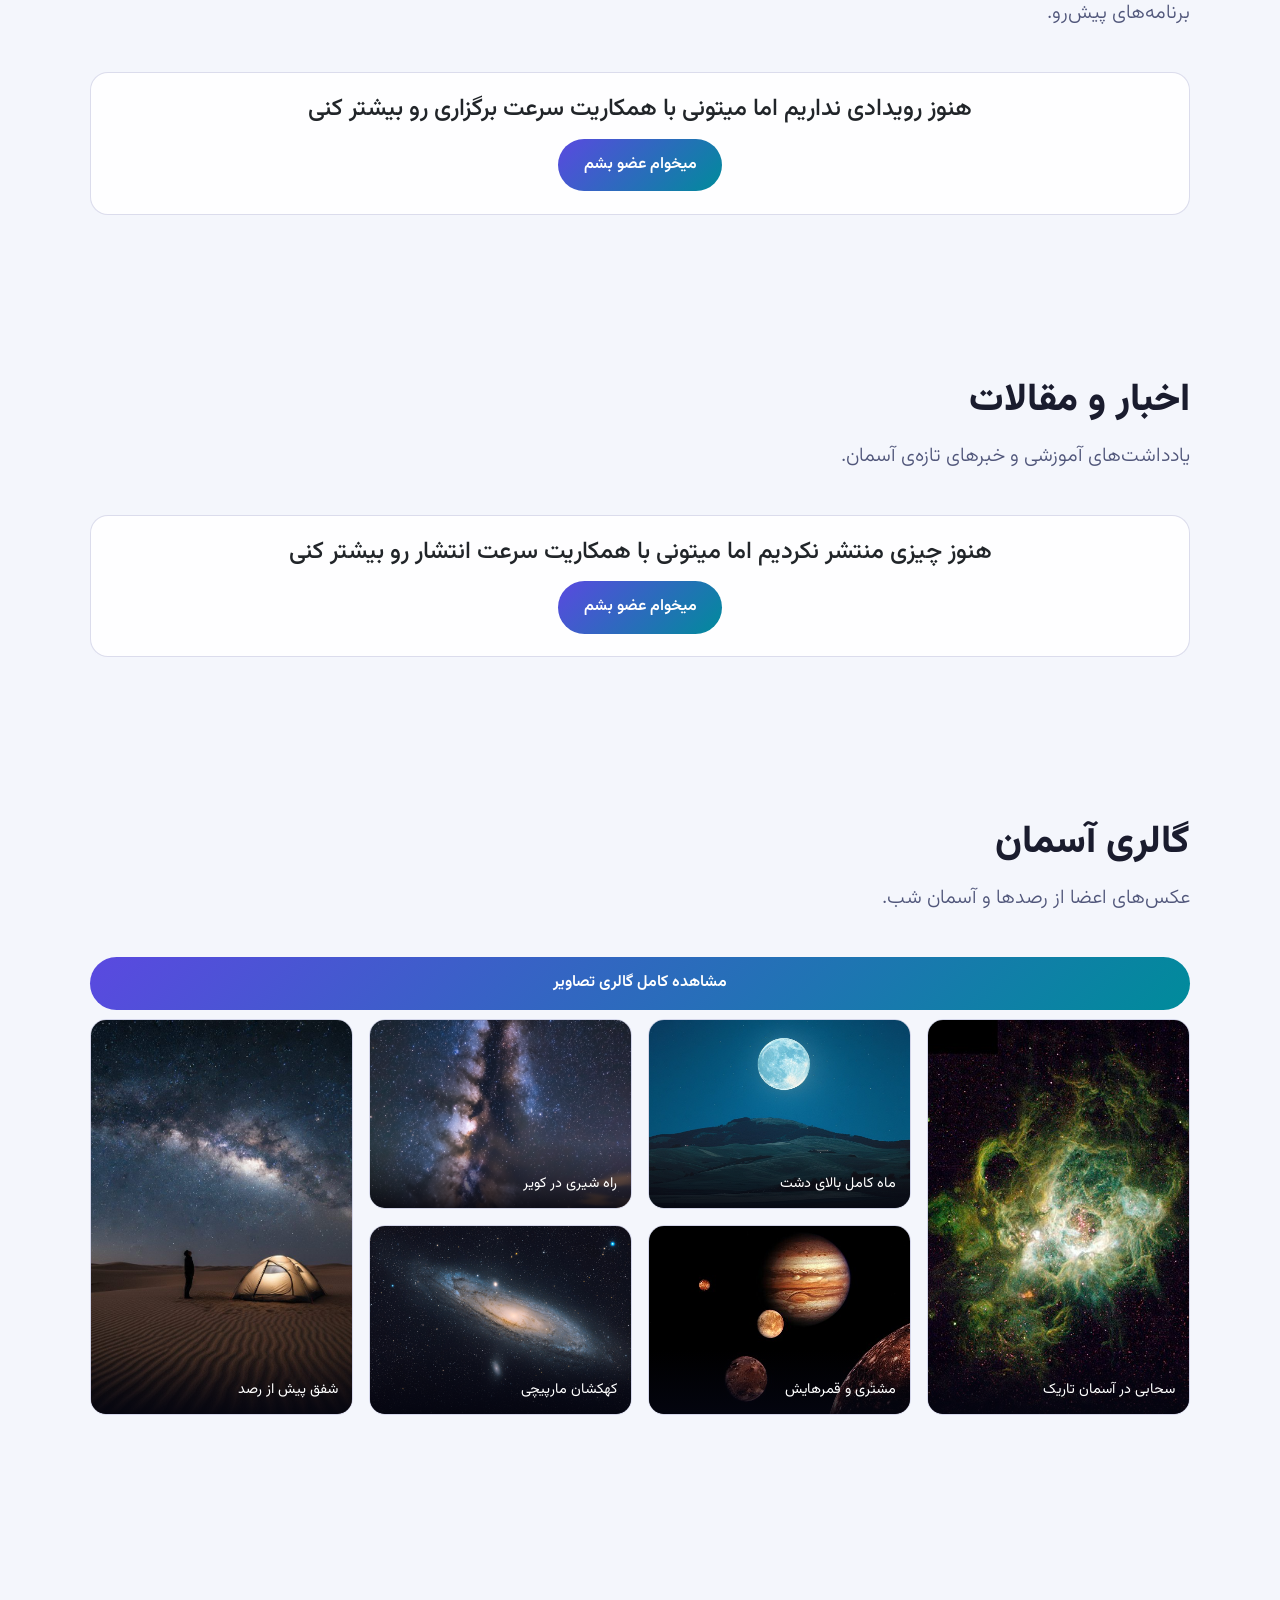
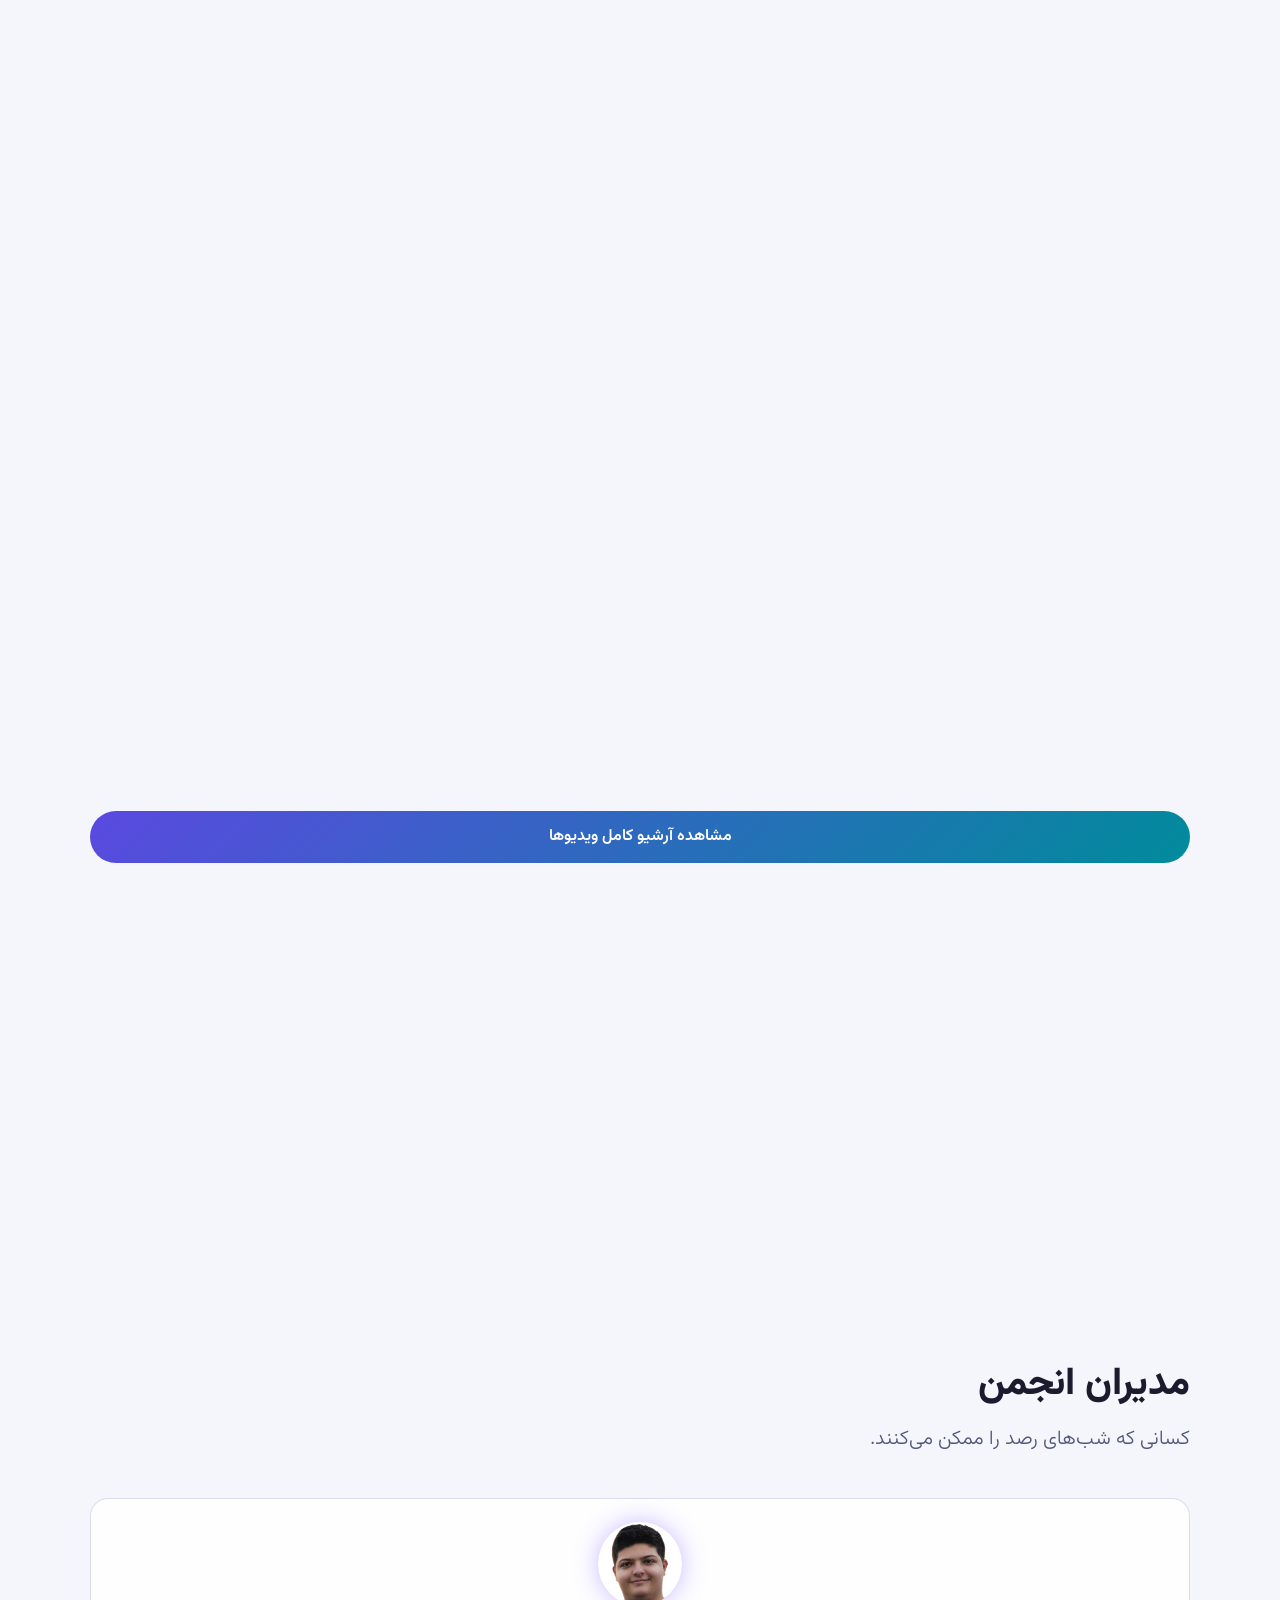
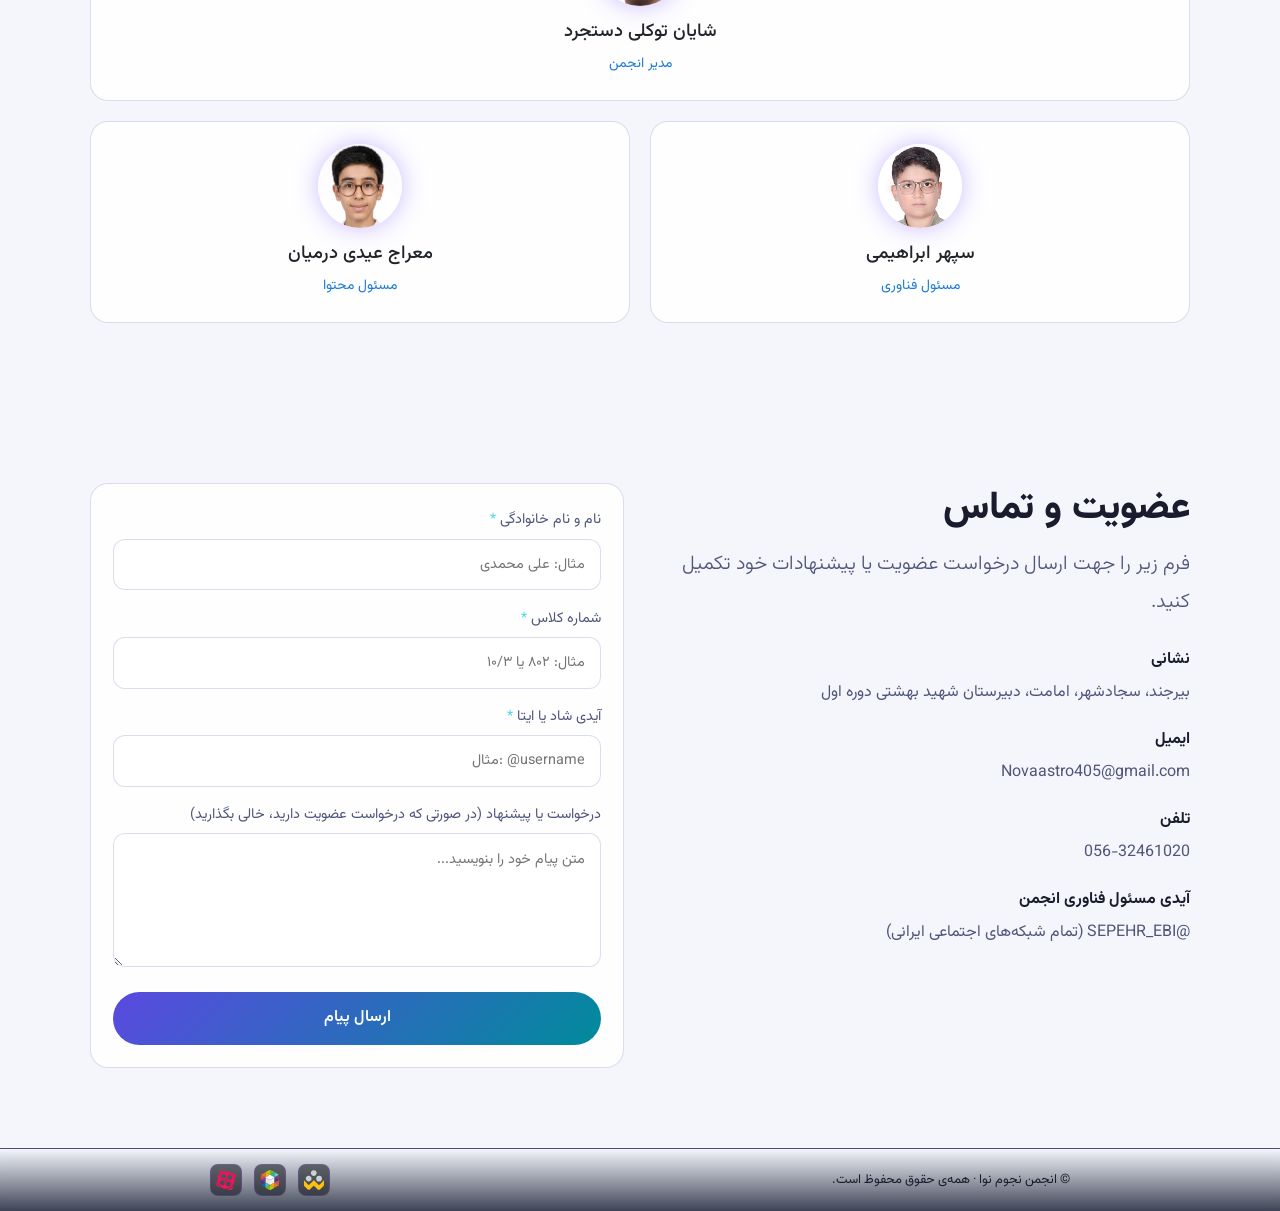
==== commit 9dae0617: "Update index.html" ====
--- a/index.html
+++ b/index.html
@@ -279,39 +279,41 @@
         </section>
 
         <!-- ویجت رصدخانه زنده نوا -->
-        <section id="observatory-widget" style="padding: 2rem 0;">
-            <a href="observatory/observatory.html" class="wrap">
-                <div class="card observatory-card rv">
-                    <div class="observatory-header">
-                        <span class="observatory-badge">🛰️ رصدخانه زنده بیرجند</span>
-                        <span class="observatory-status">وضعیت آسمان: در حال بارگزاری...</span>
-                    </div>
-                    <div class="observatory-grid">
-                        <div class="obs-item">
-                            <span class="obs-icon">🌅</span>
-                            <div>
-                                <small>طلوع خورشید</small>
-                                <h4 id="sunrise-time">در حال بارگذاری...</h4>
+        <section id="observatory-widget" style="padding: 2rem 0;" >
+            <div class="wrap">
+                <a href="observatory/observatory.html">
+                    <div class="card observatory-card rv">
+                        <div class="observatory-header">
+                            <span class="observatory-badge">🛰️ رصدخانه زنده بیرجند</span>
+                            <span class="observatory-status">وضعیت آسمان: در حال بارگزاری...</span>
+                        </div>
+                        <div class="observatory-grid">
+                            <div class="obs-item">
+                                <span class="obs-icon">🌅</span>
+                                <div>
+                                    <small>طلوع خورشید</small>
+                                    <h4 id="sunrise-time">در حال بارگذاری...</h4>
+                                </div>
                             </div>
-                        </div>
-                        <div class="obs-item">
-                            <span class="obs-icon">🌇</span>
-                            <div>
-                                <small>غروب خورشید</small>
-                                <h4 id="sunset-time">در حال بارگذاری...</h4>
+                            <div class="obs-item">
+                                <span class="obs-icon">🌇</span>
+                                <div>
+                                    <small>غروب خورشید</small>
+                                    <h4 id="sunset-time">در حال بارگذاری...</h4>
+                                </div>
                             </div>
-                        </div>
-                        <div class="obs-item">
-                            <span class="obs-icon">⏳</span>
-                            <div>
-                                <small>طول روز</small>
-                                <h4 id="day-length">در حال بارگذاری...</h4>
+                            <div class="obs-item">
+                                <span class="obs-icon">⏳</span>
+                                <div>
+                                    <small>طول روز</small>
+                                    <h4 id="day-length">در حال بارگذاری...</h4>
+                                </div>
                             </div>
                         </div>
-                    </div>
-                    <p>بر روی کادر کلیک کنید تا به استلاریم (آسمان شب) دسترسی پیدا کنید</p>
-                </div>
-            </ش>
+                        <p>بر روی کادر کلیک کنید تا به استلاریم (آسمان شب) دسترسی پیدا کنید</p>
+                    </div>
+                </a>
+            </div>
         </section>
 
         <section id="team">
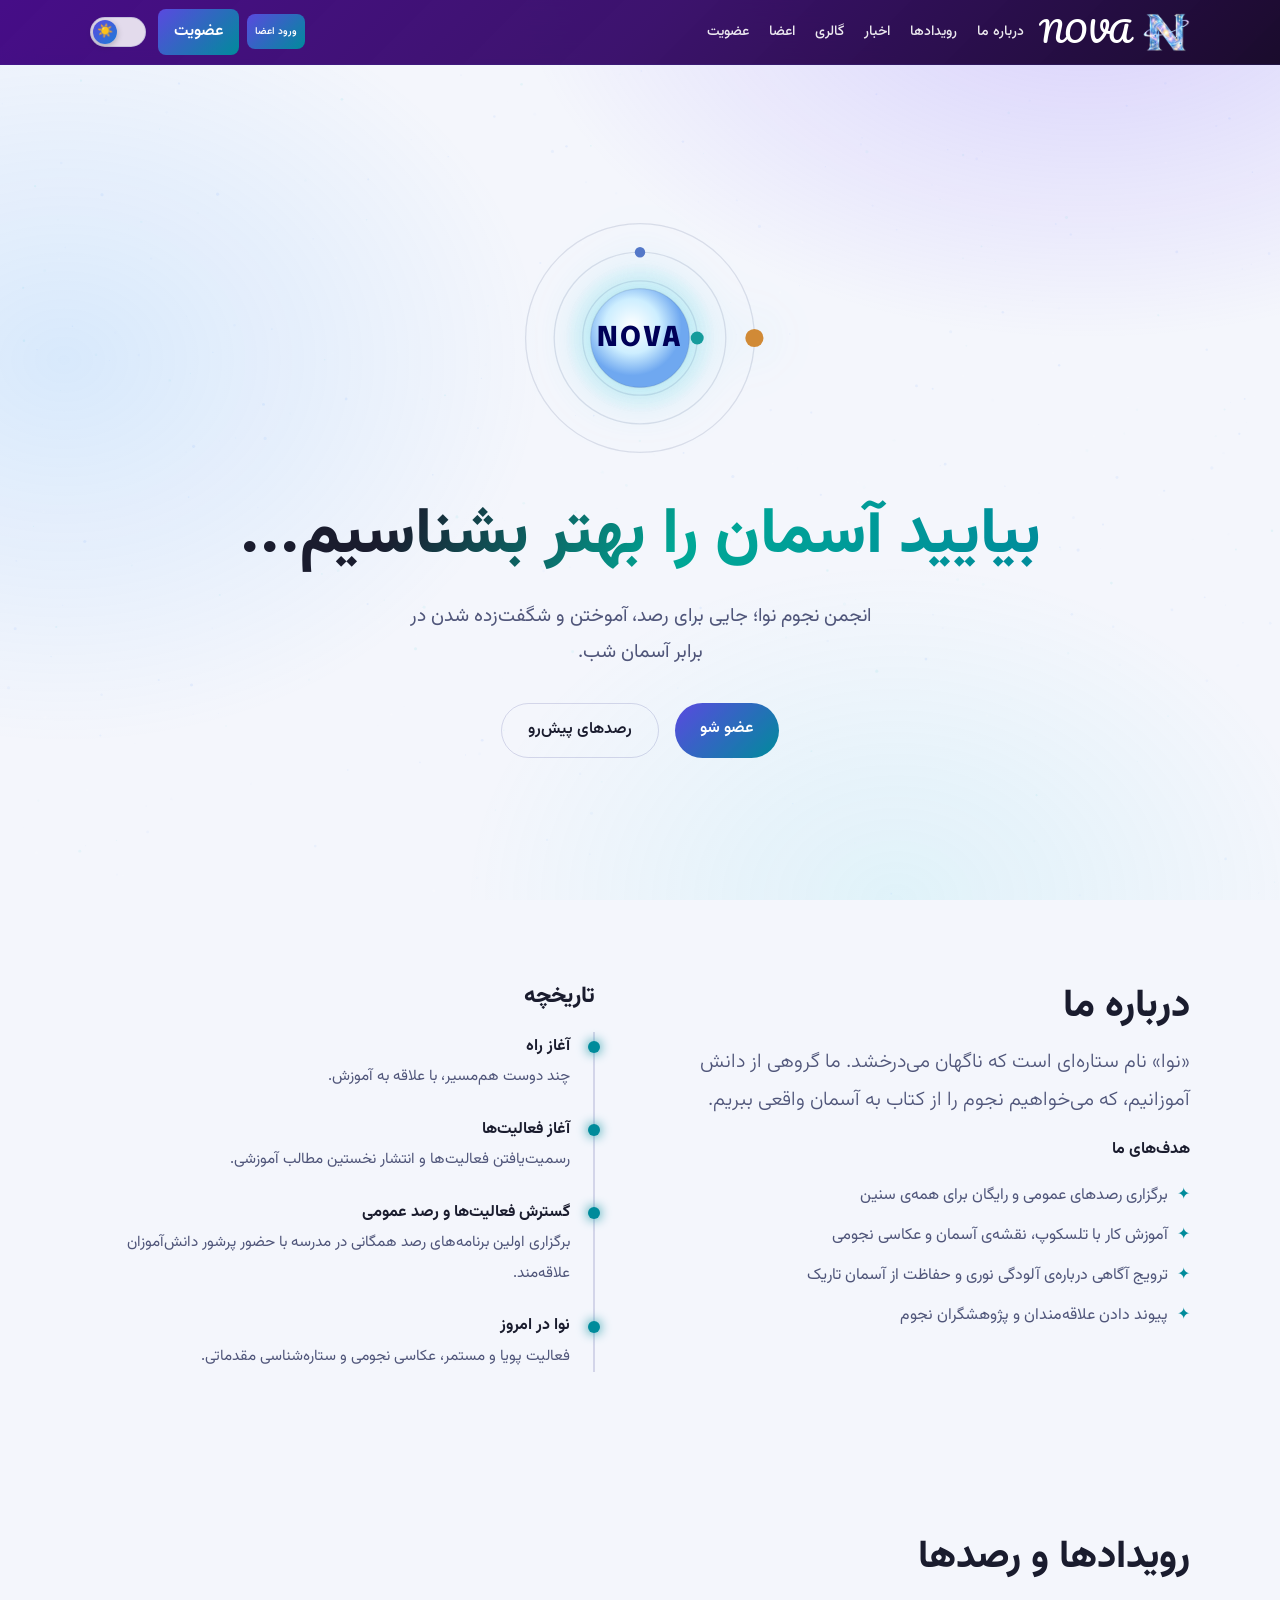
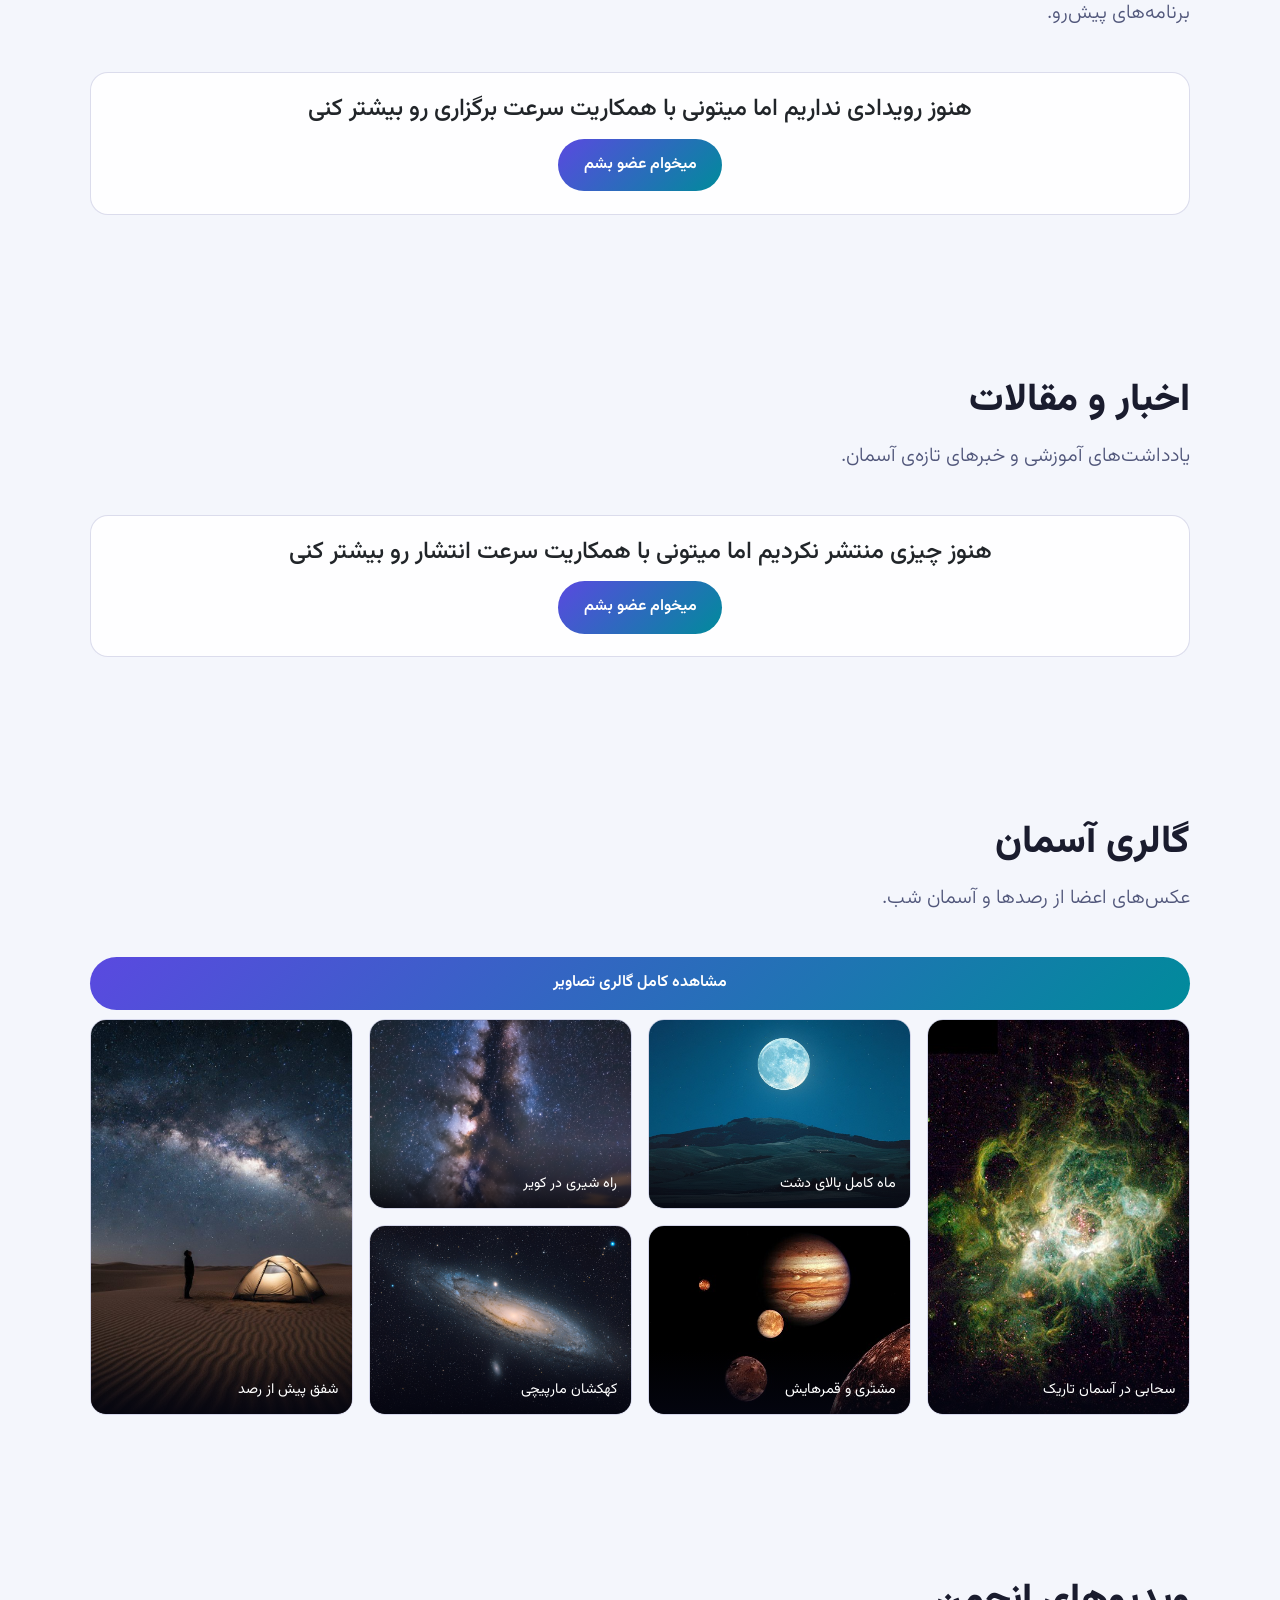
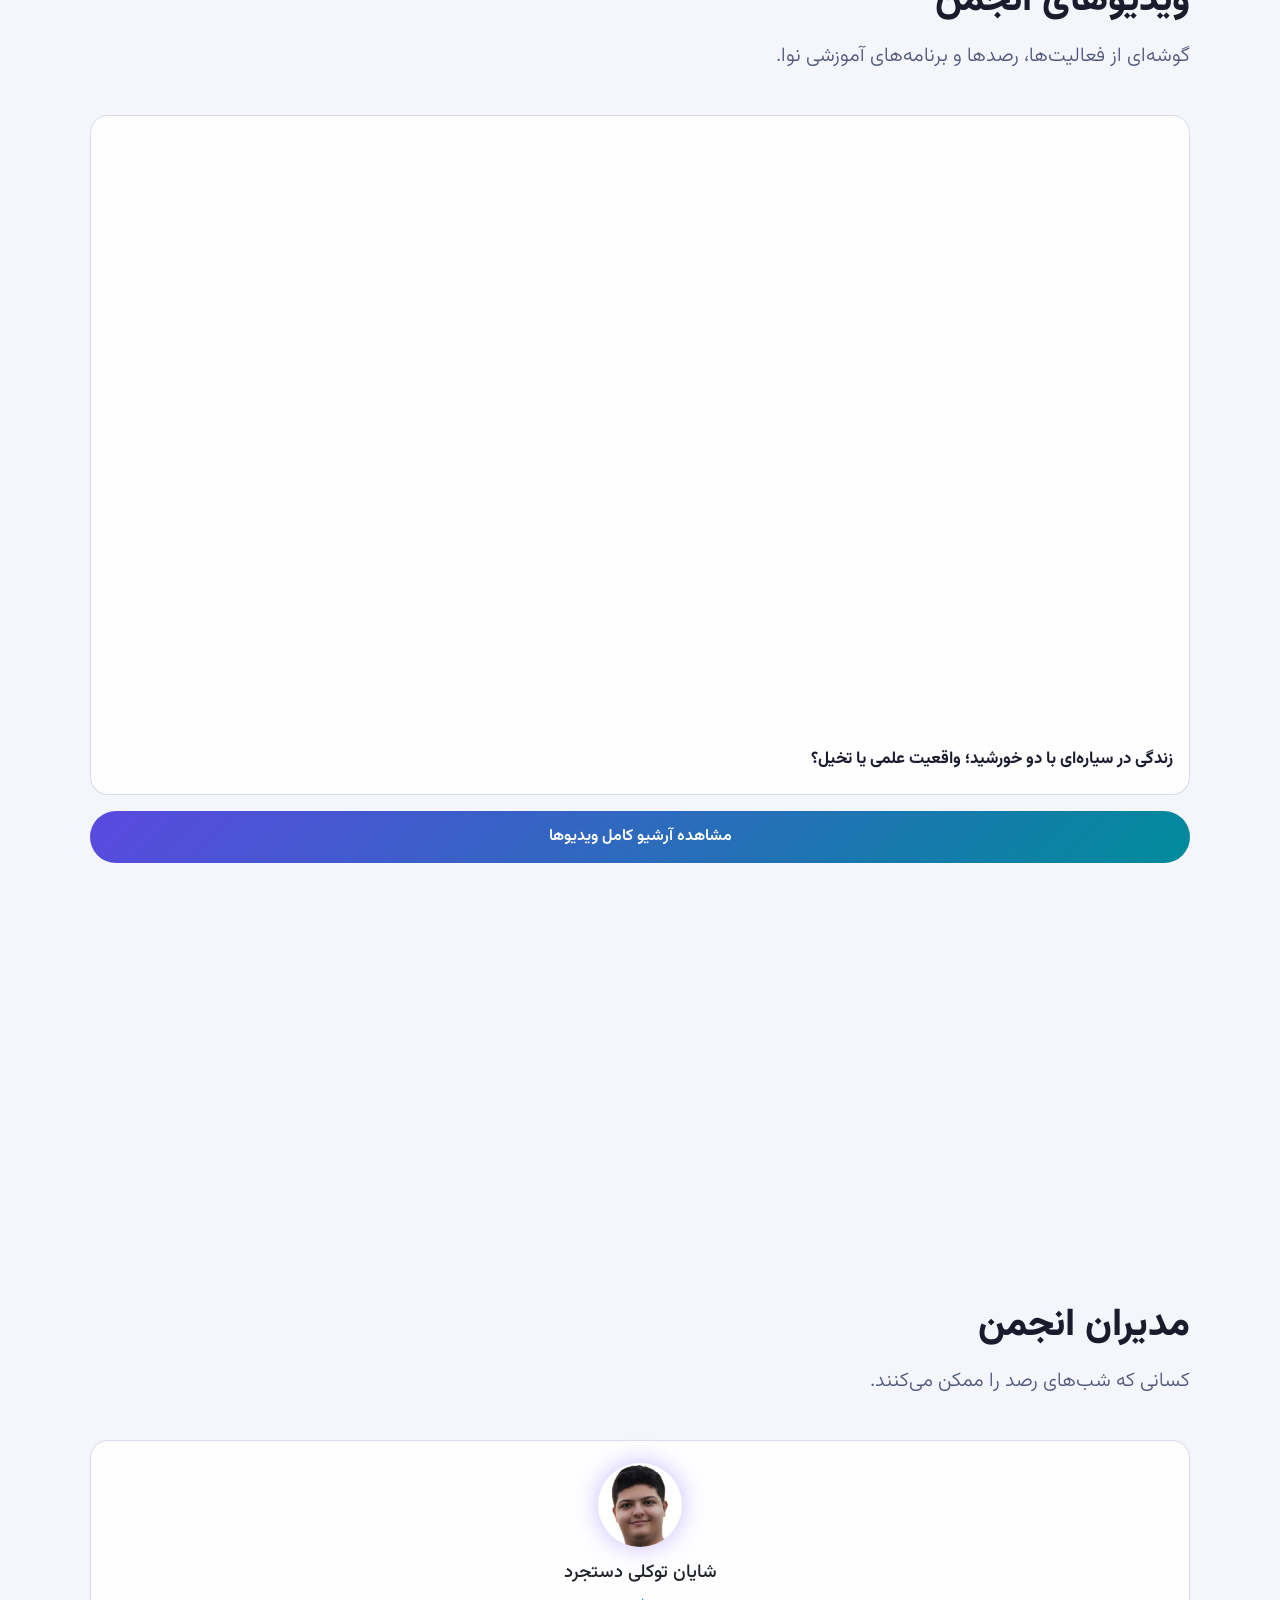
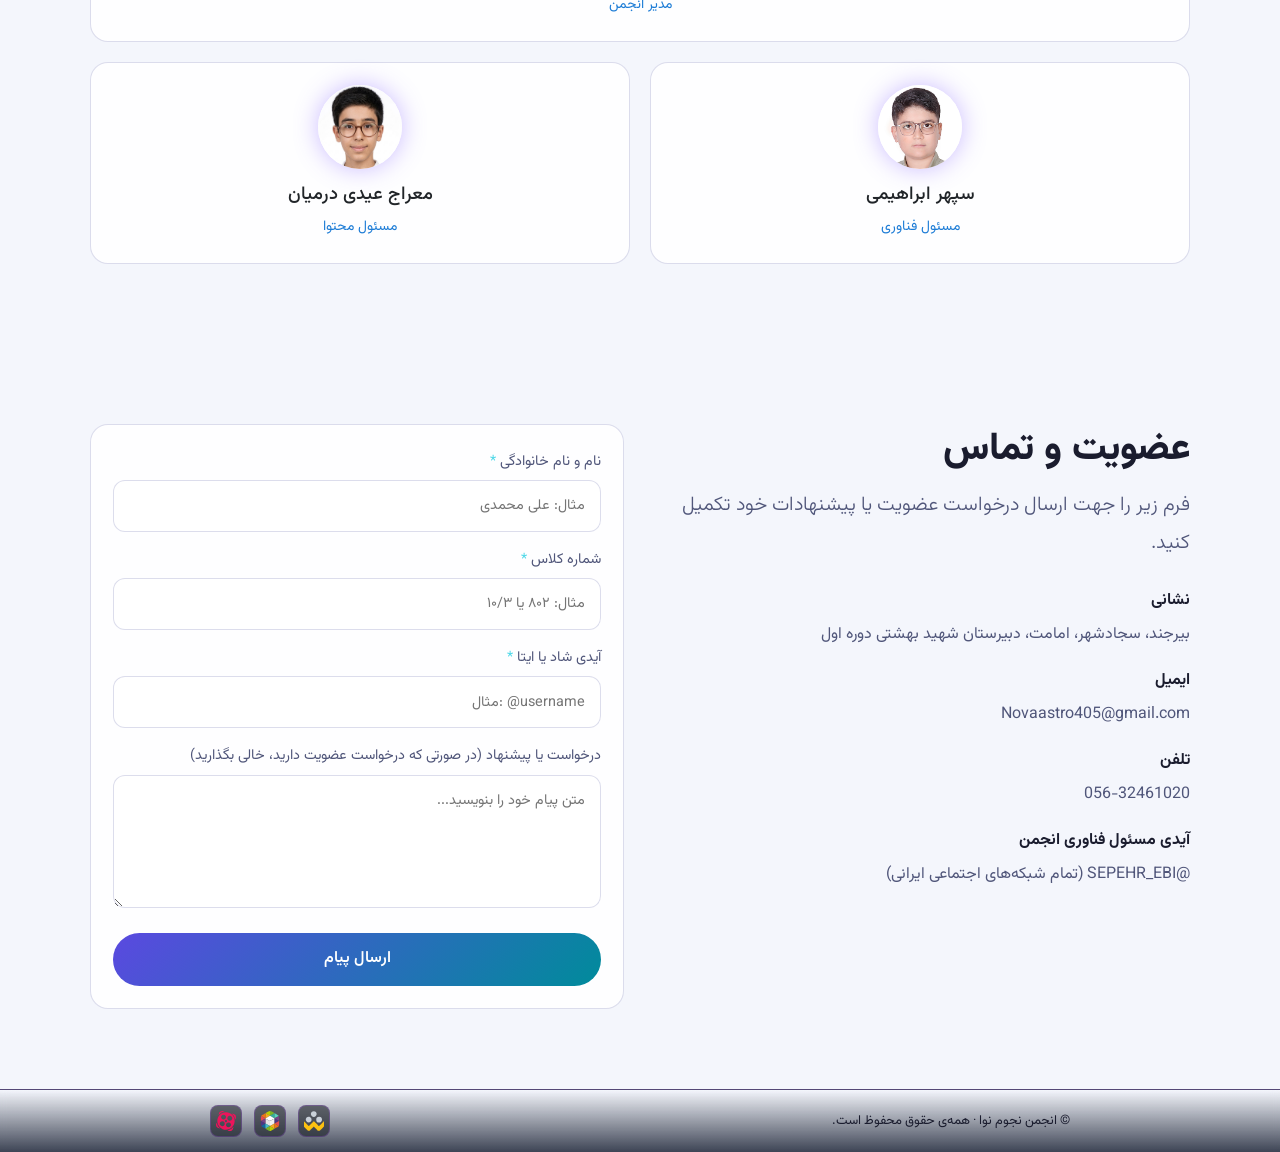
==== commit aac967de: "Update index.html" ====
--- a/index.html
+++ b/index.html
@@ -281,7 +281,7 @@
         <!-- ویجت رصدخانه زنده نوا -->
         <section id="observatory-widget" style="padding: 2rem 0;" >
             <div class="wrap">
-                <a href="observatory/observatory.html">
+                <div href="observatory/observatory.html">
                     <div class="card observatory-card rv">
                         <div class="observatory-header">
                             <span class="observatory-badge">🛰️ رصدخانه زنده بیرجند</span>
@@ -310,9 +310,9 @@
                                 </div>
                             </div>
                         </div>
-                        <p>بر روی کادر کلیک کنید تا به استلاریم (آسمان شب) دسترسی پیدا کنید</p>
-                    </div>
-                </a>
+                        <!-- <p>بر روی کادر کلیک کنید تا به استلاریم (آسمان شب) دسترسی پیدا کنید</p> -->
+                    </div>
+                </ی>
             </div>
         </section>
 
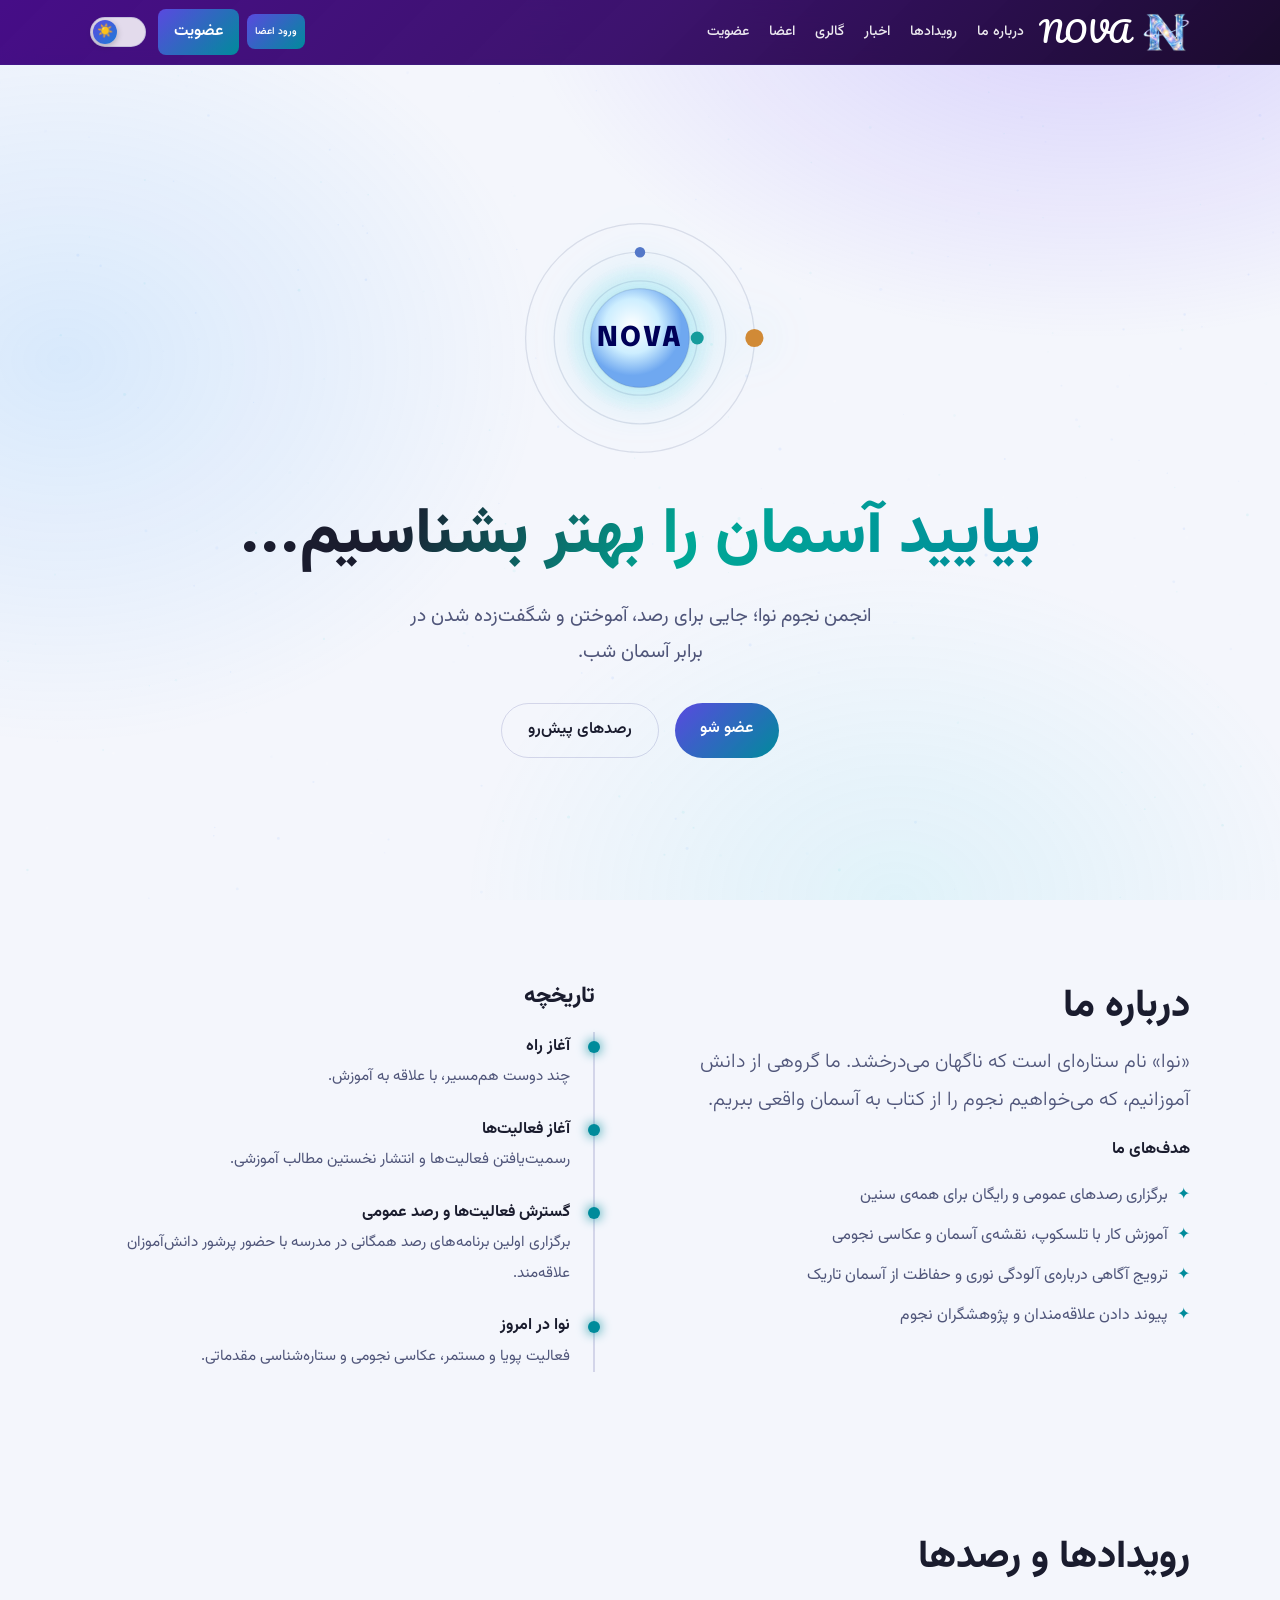
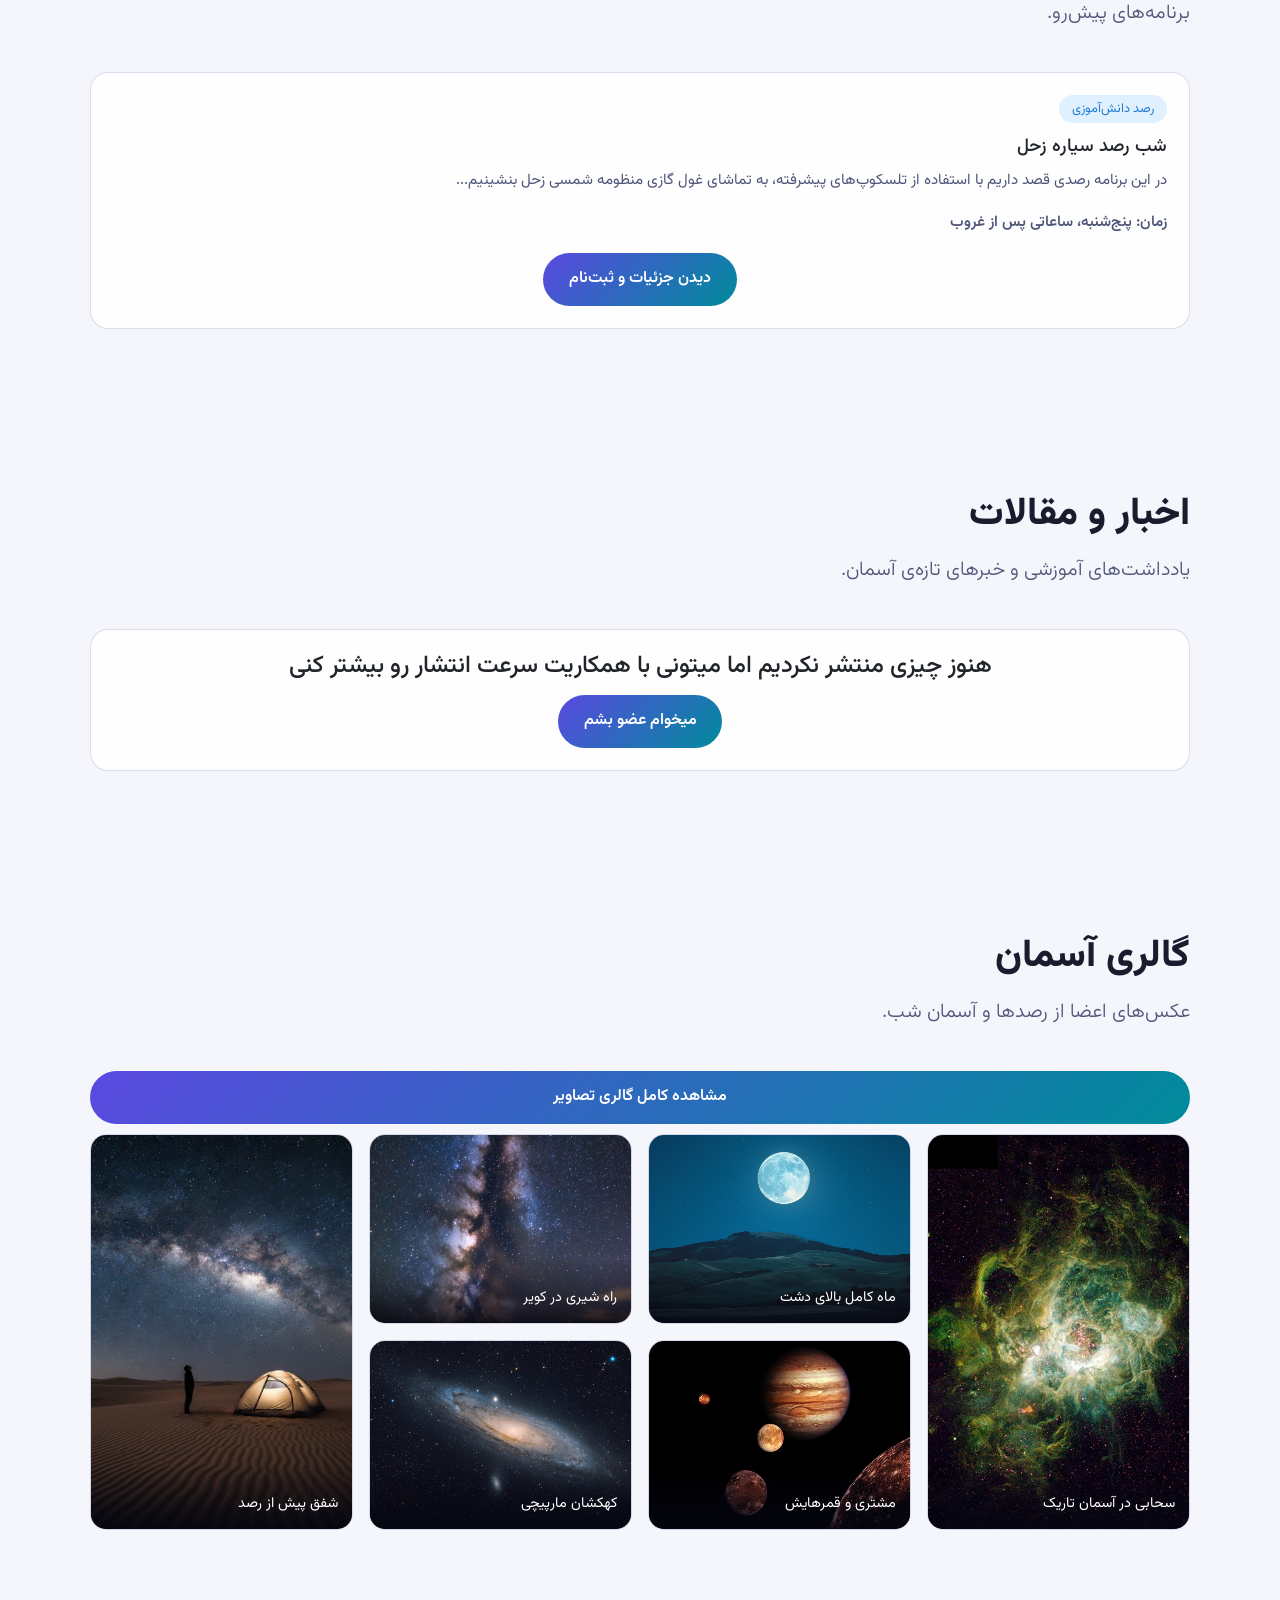
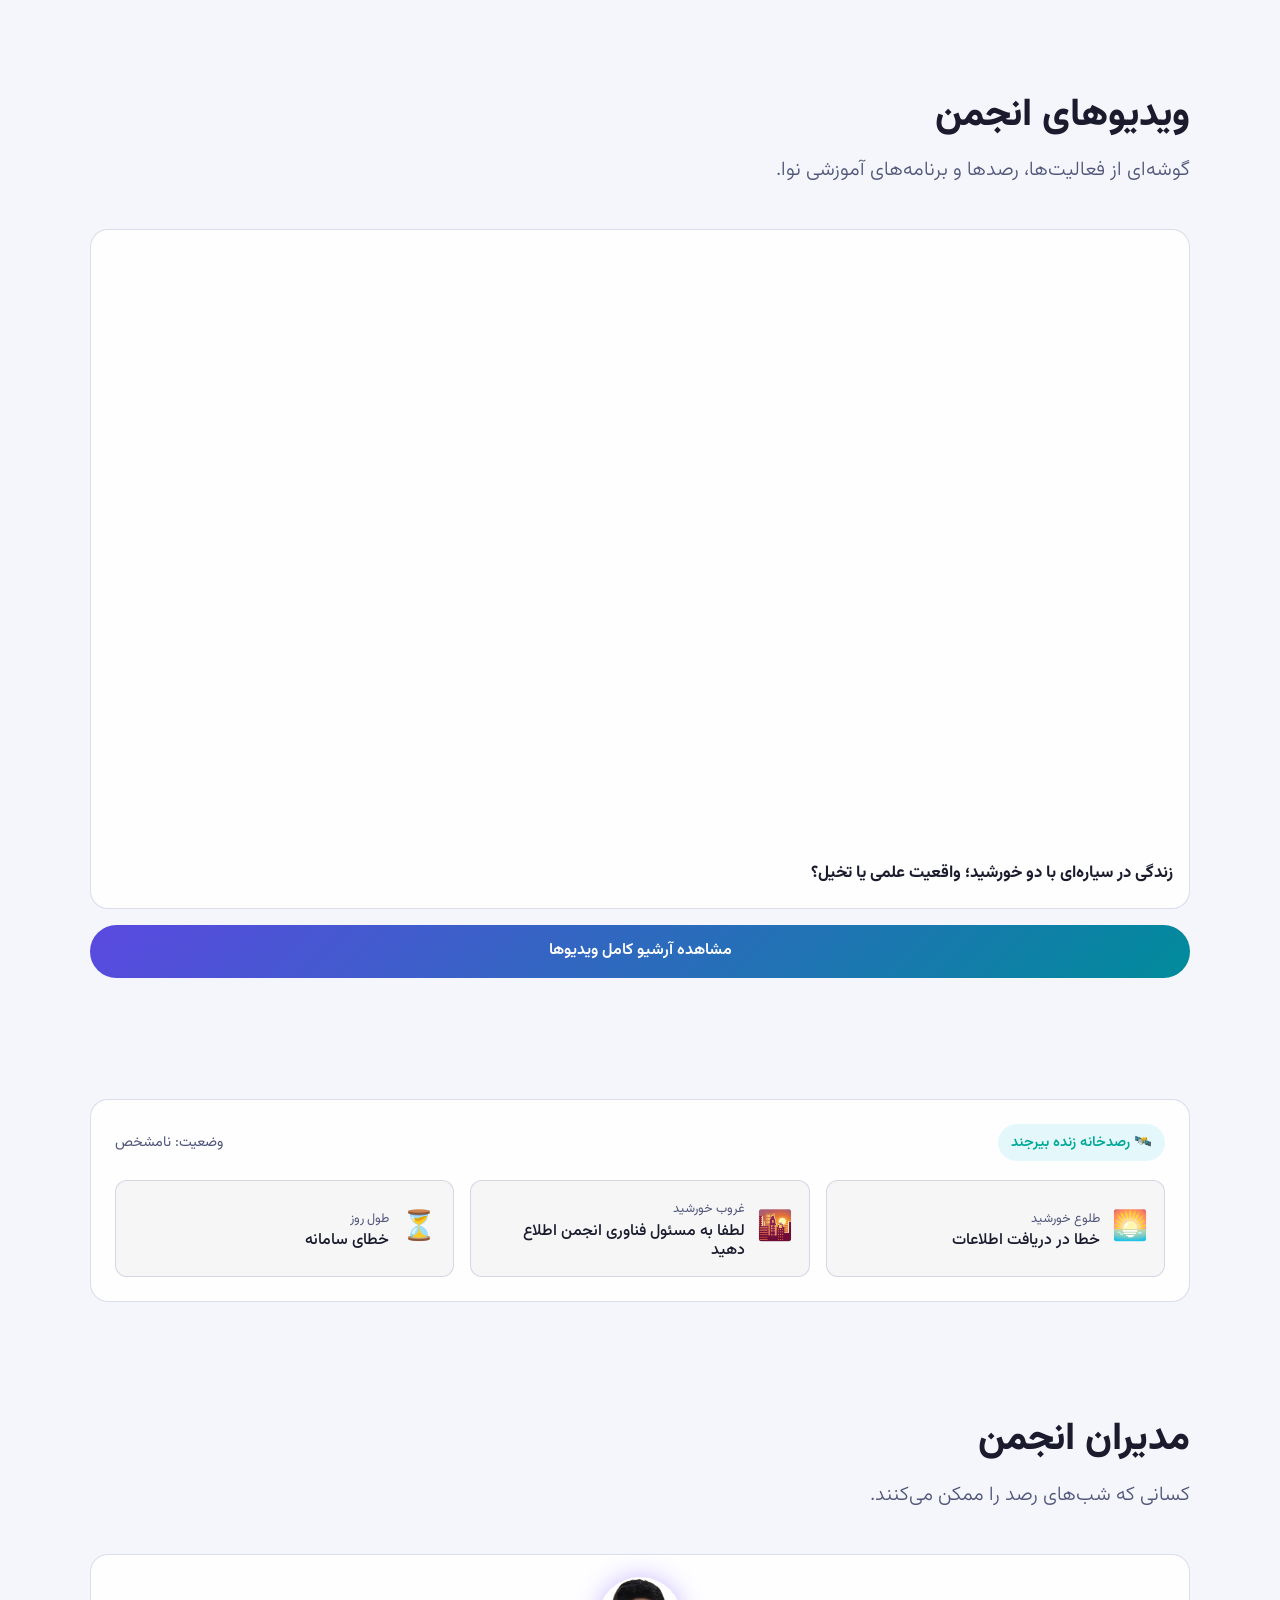
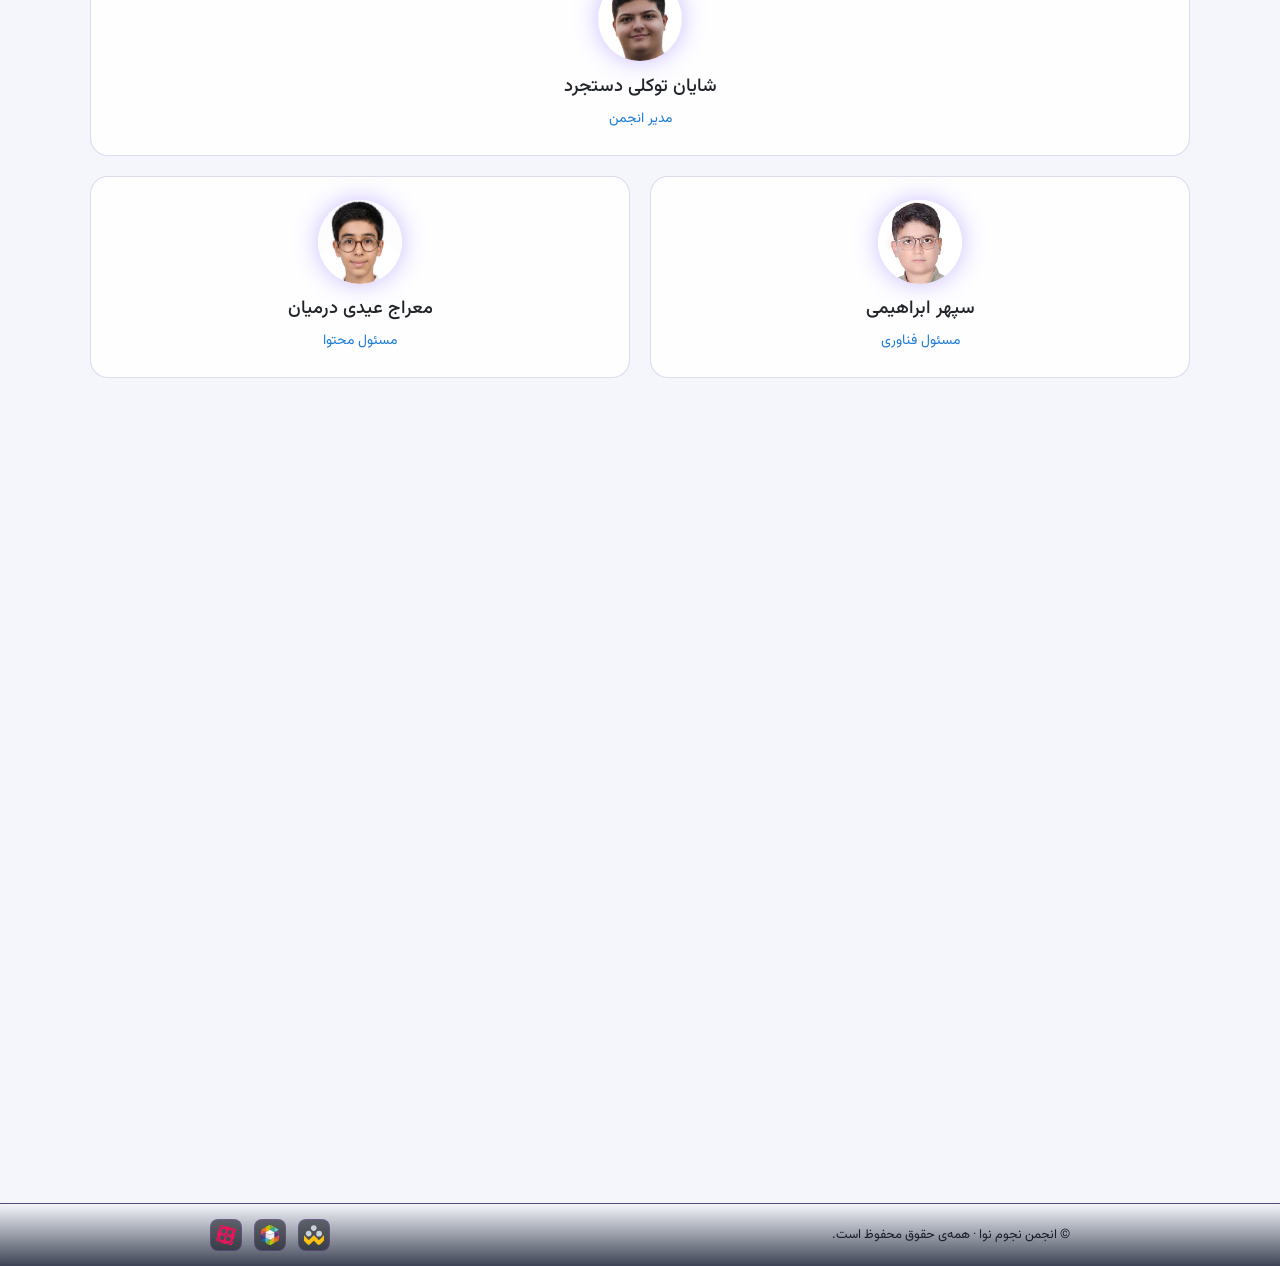
==== commit d3de57a3: "Update index.html" ====
--- a/index.html
+++ b/index.html
@@ -180,9 +180,19 @@
                     <h2>رویدادها و رصدها</h2>
                     <p class="lead">برنامه‌های پیش‌رو.</p>
                 </div>
-                <div class="card not-broadcasted">
+                <!-- <div class="card not-broadcasted">
                     <h4>هنوز رویدادی نداریم اما میتونی با همکاریت سرعت برگزاری رو بیشتر کنی</h4>
                     <a href="#join" class="btn">میخوام عضو بشم</a>
+                </div> -->
+
+                <div class="grid g3 rv">
+                    <article class="card">
+                        <span class="tag">رصد دانش‌آموزی</span>
+                        <h3>شب رصد سیاره زحل</h3>
+                        <p>در این برنامه رصدی قصد داریم با استفاده از تلسکوپ‌های پیشرفته، به تماشای غول‌ گازی منظومه شمسی زحل بنشینیم...</p>
+                        <p class="when">زمان: پنج‌شنبه، ساعاتی پس از غروب</p>
+                        <a href="events/event-detail.html" class="btn event-btn" style="margin-top: 1rem;">دیدن جزئیات و ثبت‌نام</a>
+                    </article>
                 </div>
             </div>
         </section>
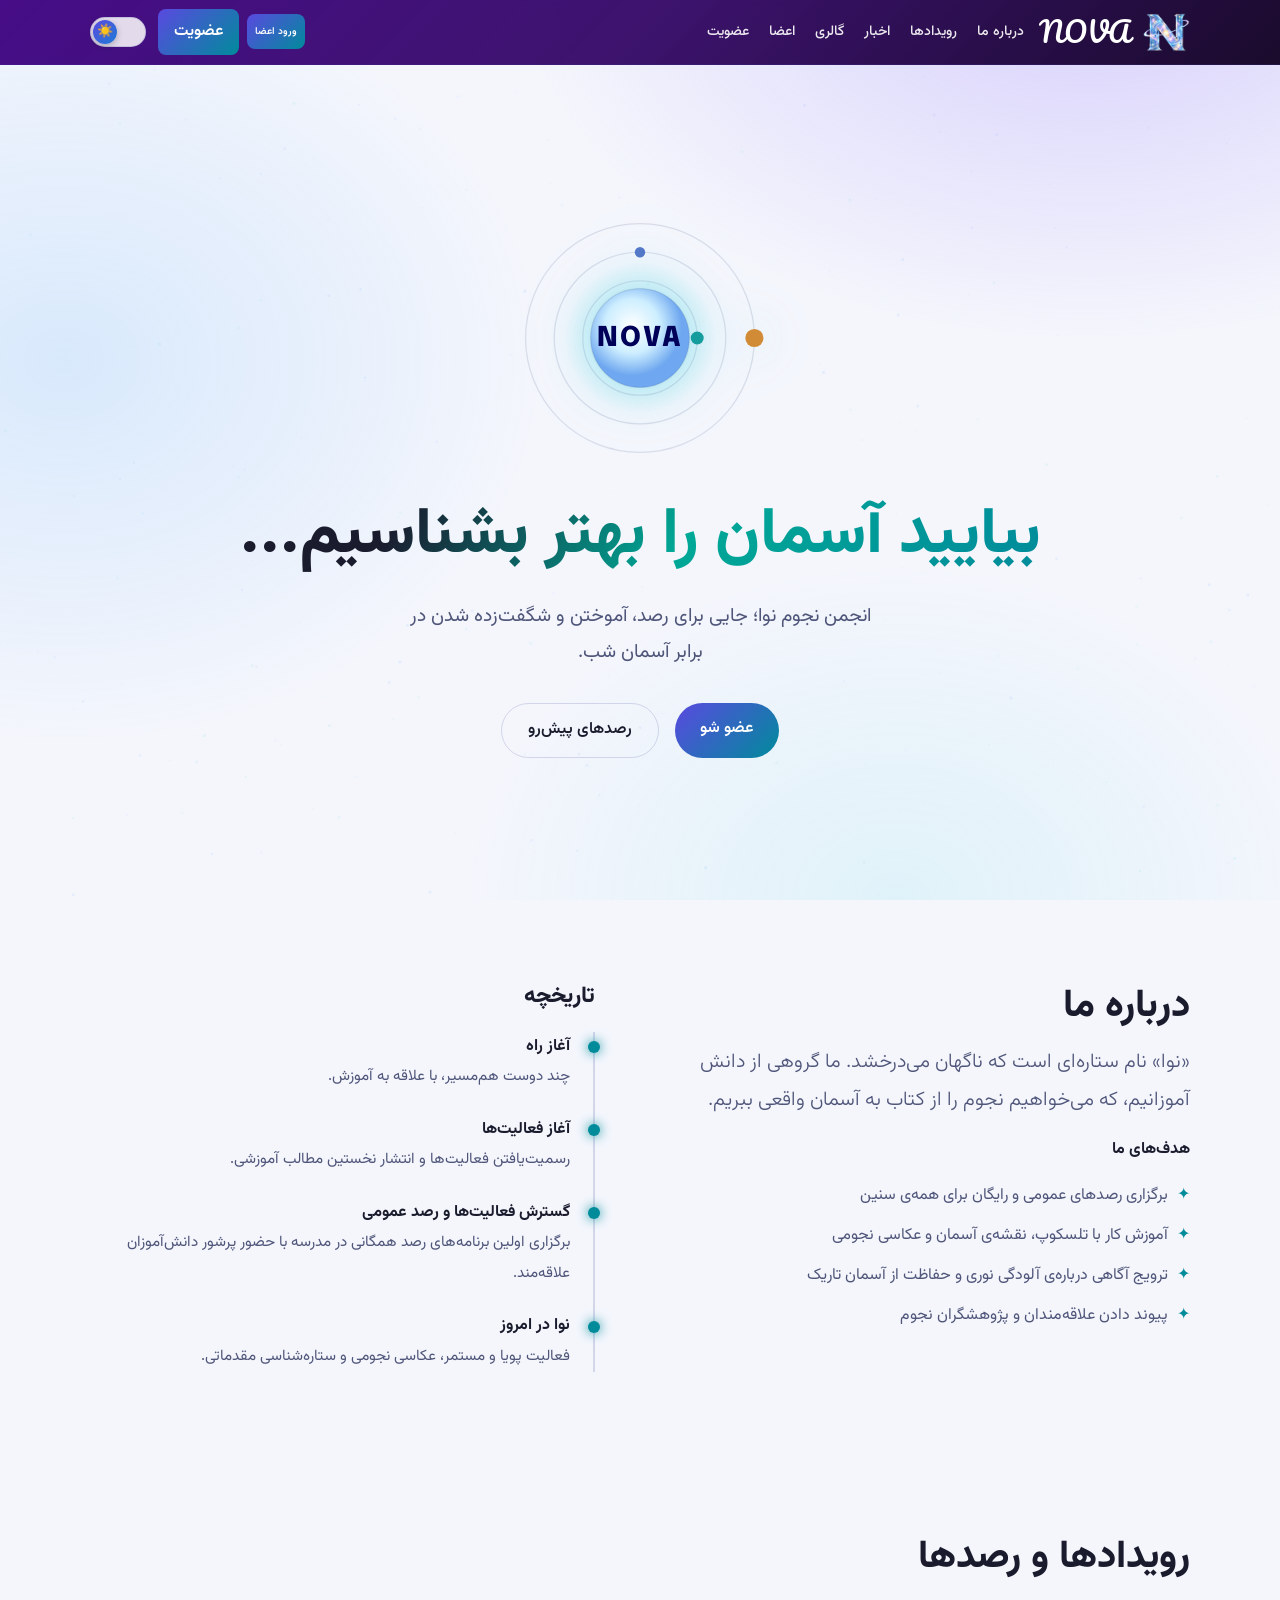
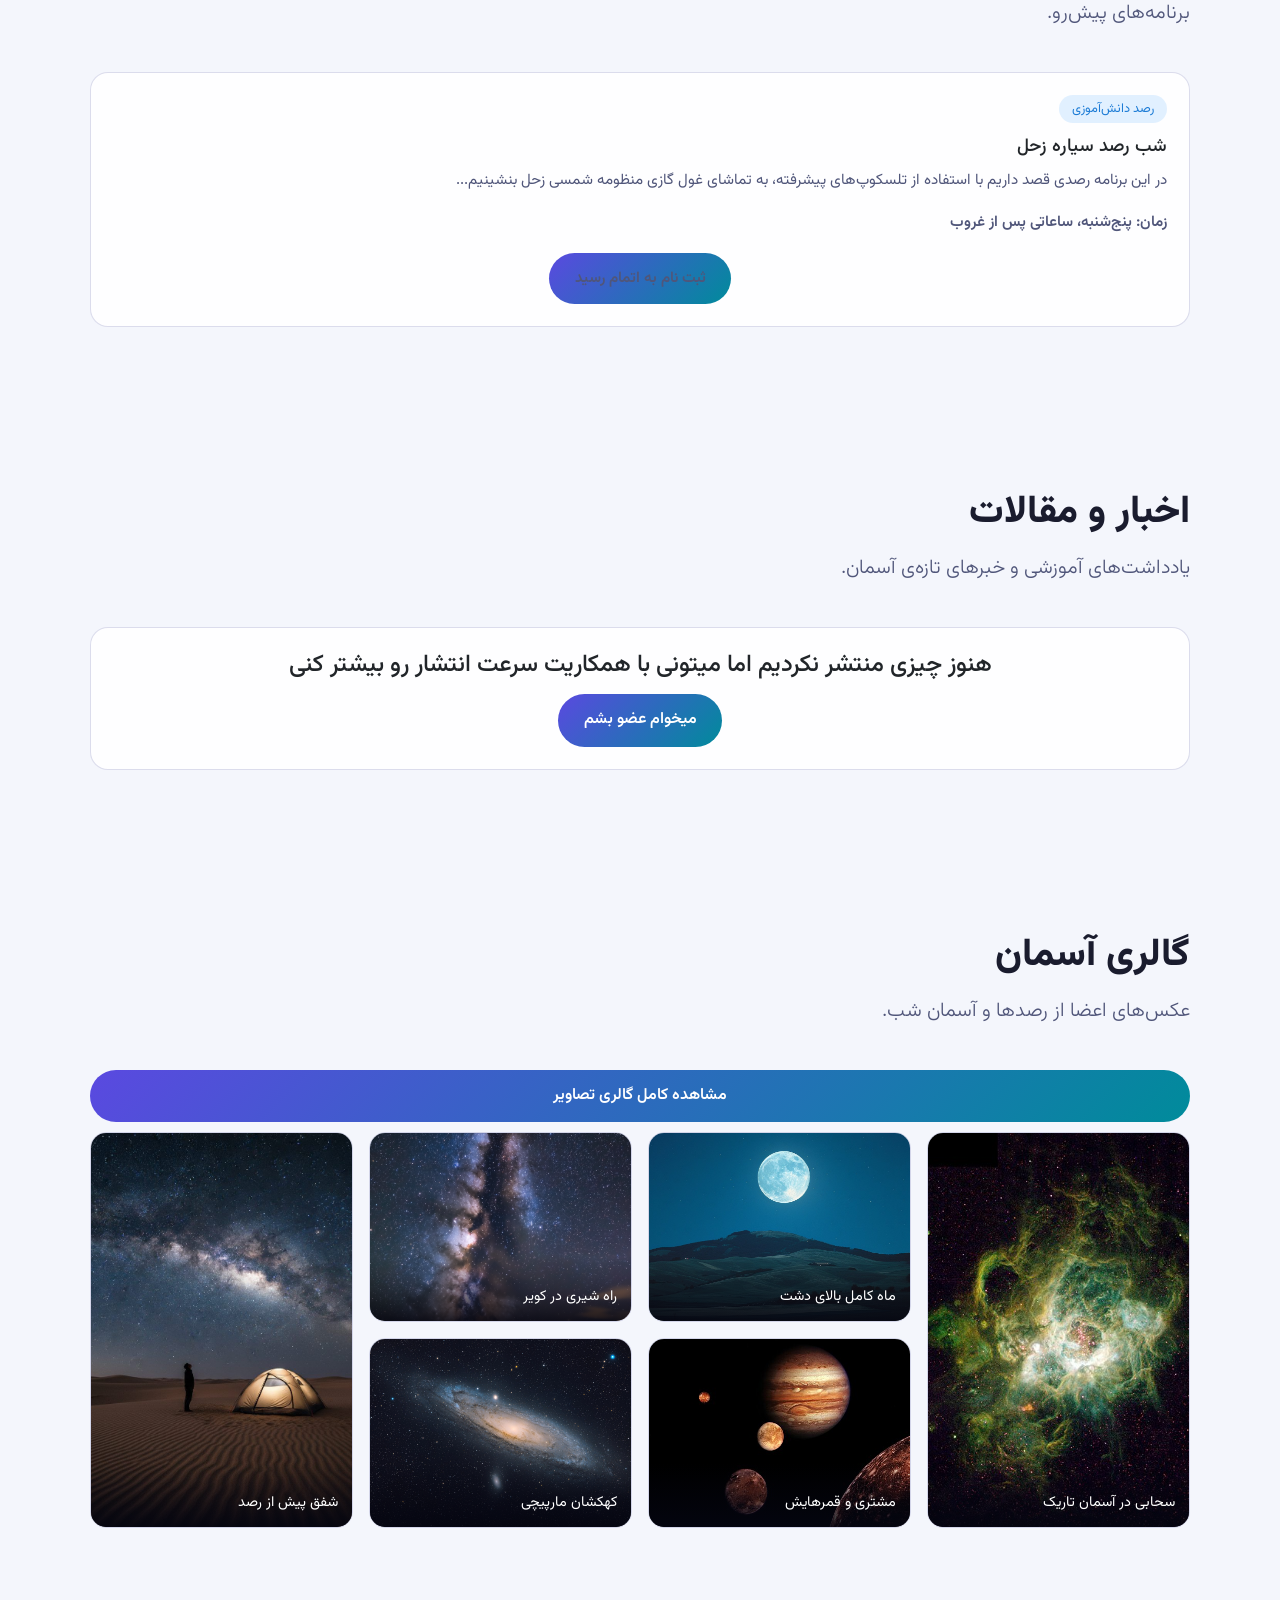
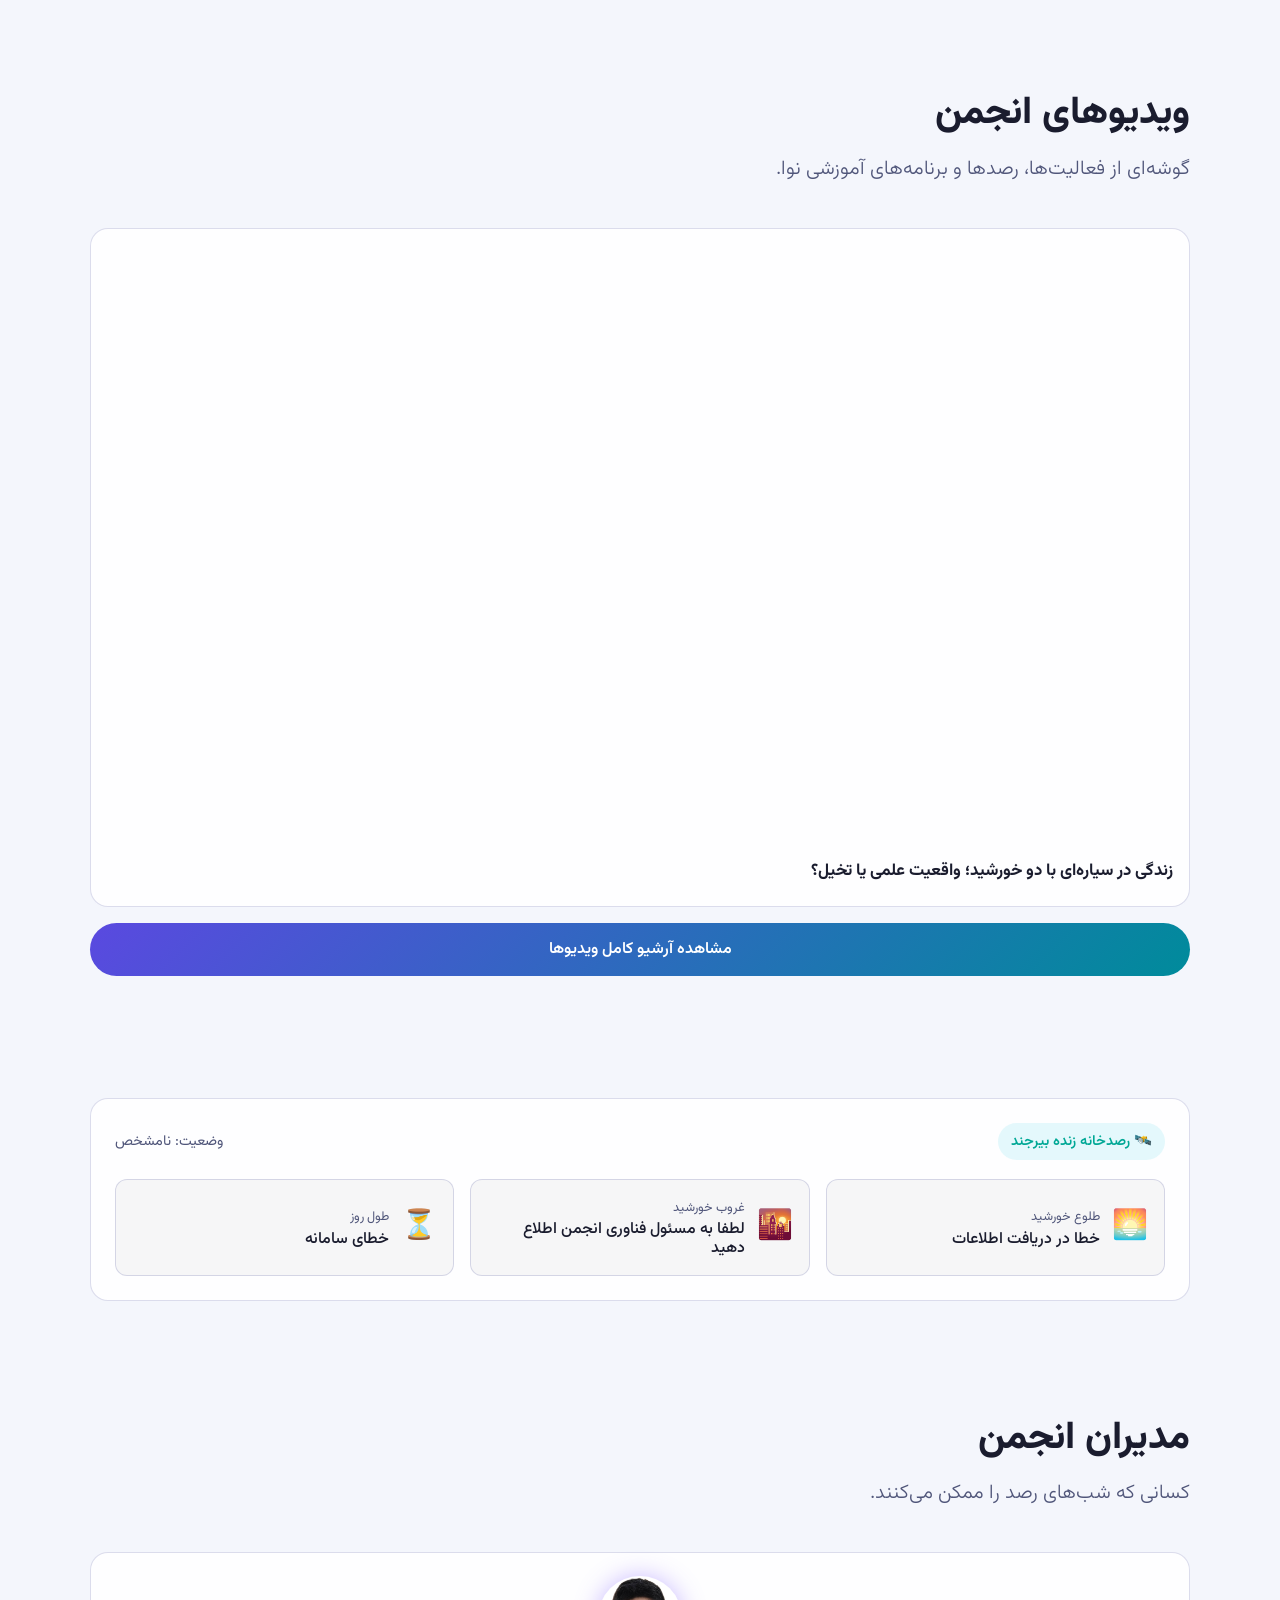
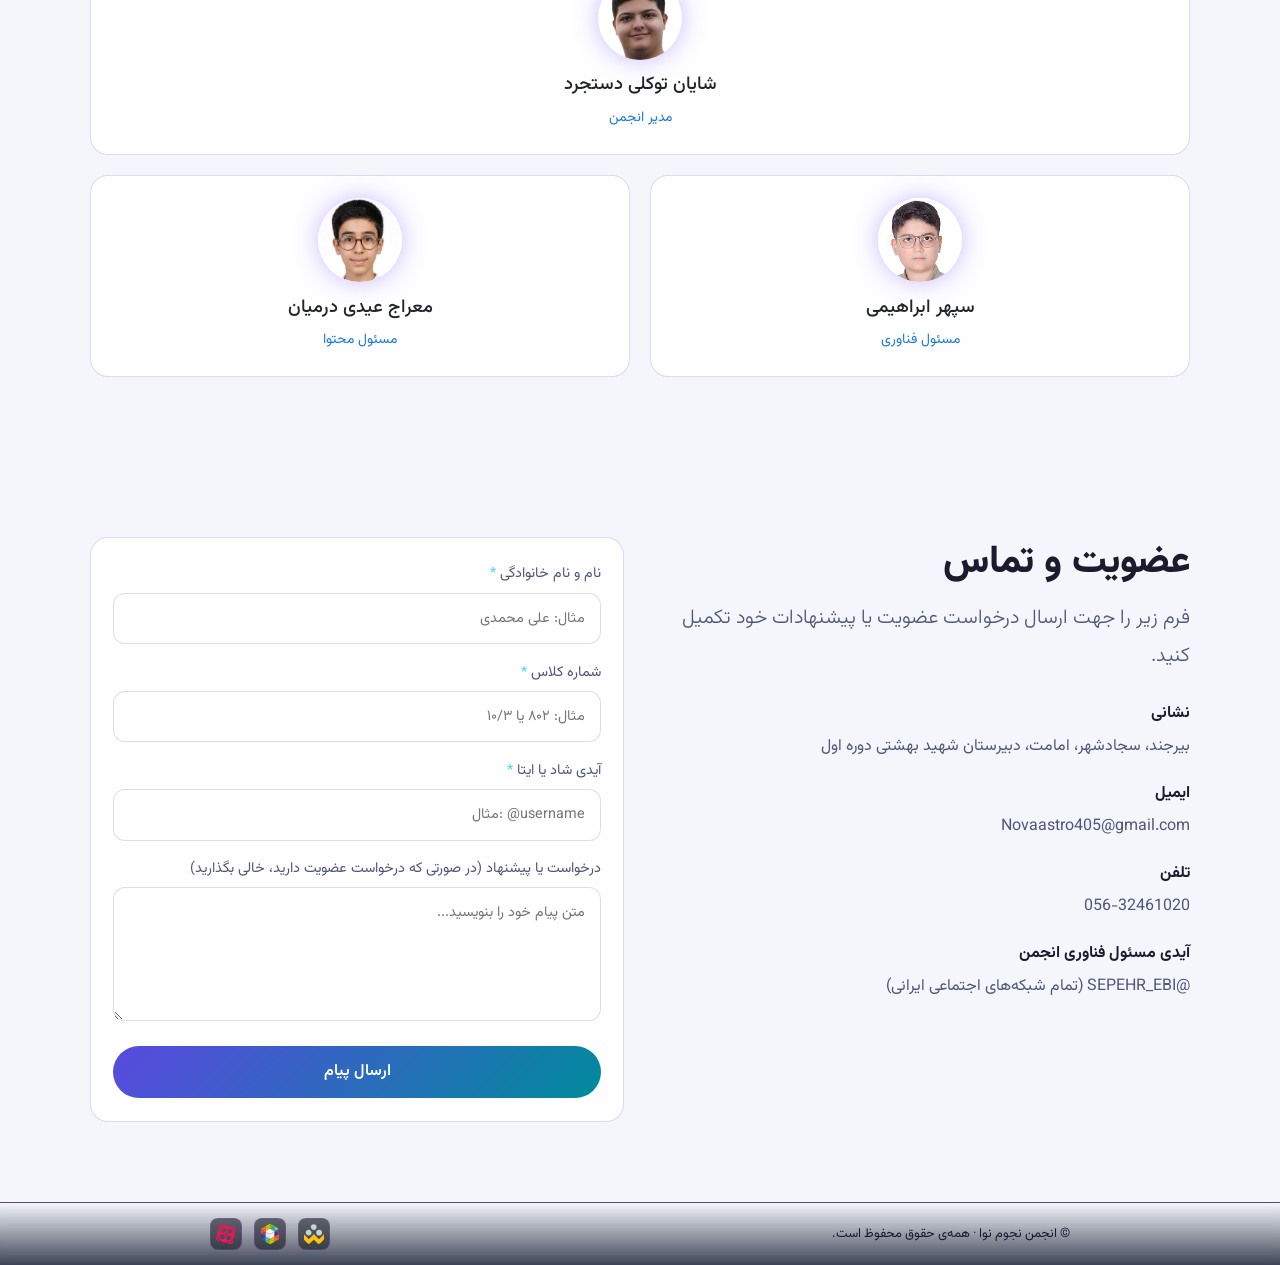
==== commit a09ccffc: "Update index.html" ====
--- a/index.html
+++ b/index.html
@@ -191,7 +191,7 @@
                         <h3>شب رصد سیاره زحل</h3>
                         <p>در این برنامه رصدی قصد داریم با استفاده از تلسکوپ‌های پیشرفته، به تماشای غول‌ گازی منظومه شمسی زحل بنشینیم...</p>
                         <p class="when">زمان: پنج‌شنبه، ساعاتی پس از غروب</p>
-                        <a href="events/event-detail.html" class="btn event-btn" style="margin-top: 1rem;">دیدن جزئیات و ثبت‌نام</a>
+                        <p class="btn event-btn" style="margin-top: 1rem;">ثبت نام به اتمام رسید</p>
                     </article>
                 </div>
             </div>
